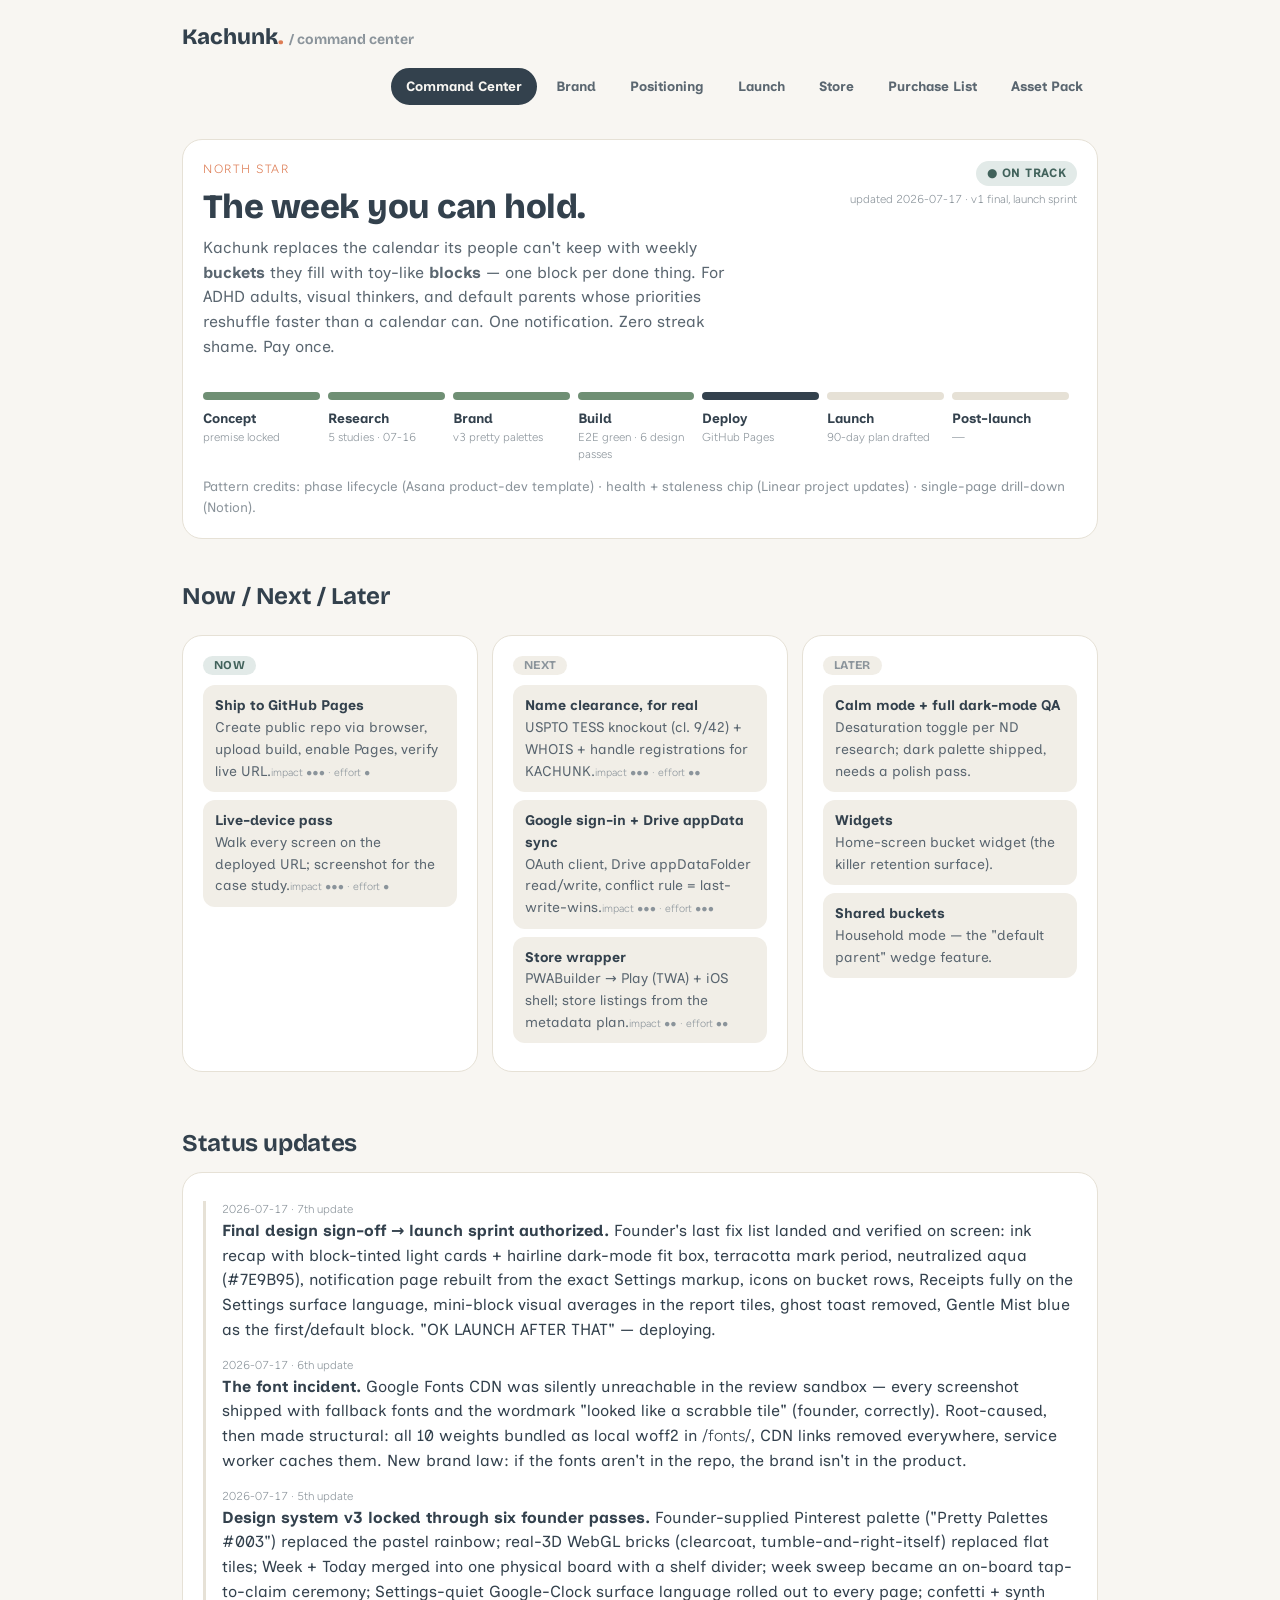
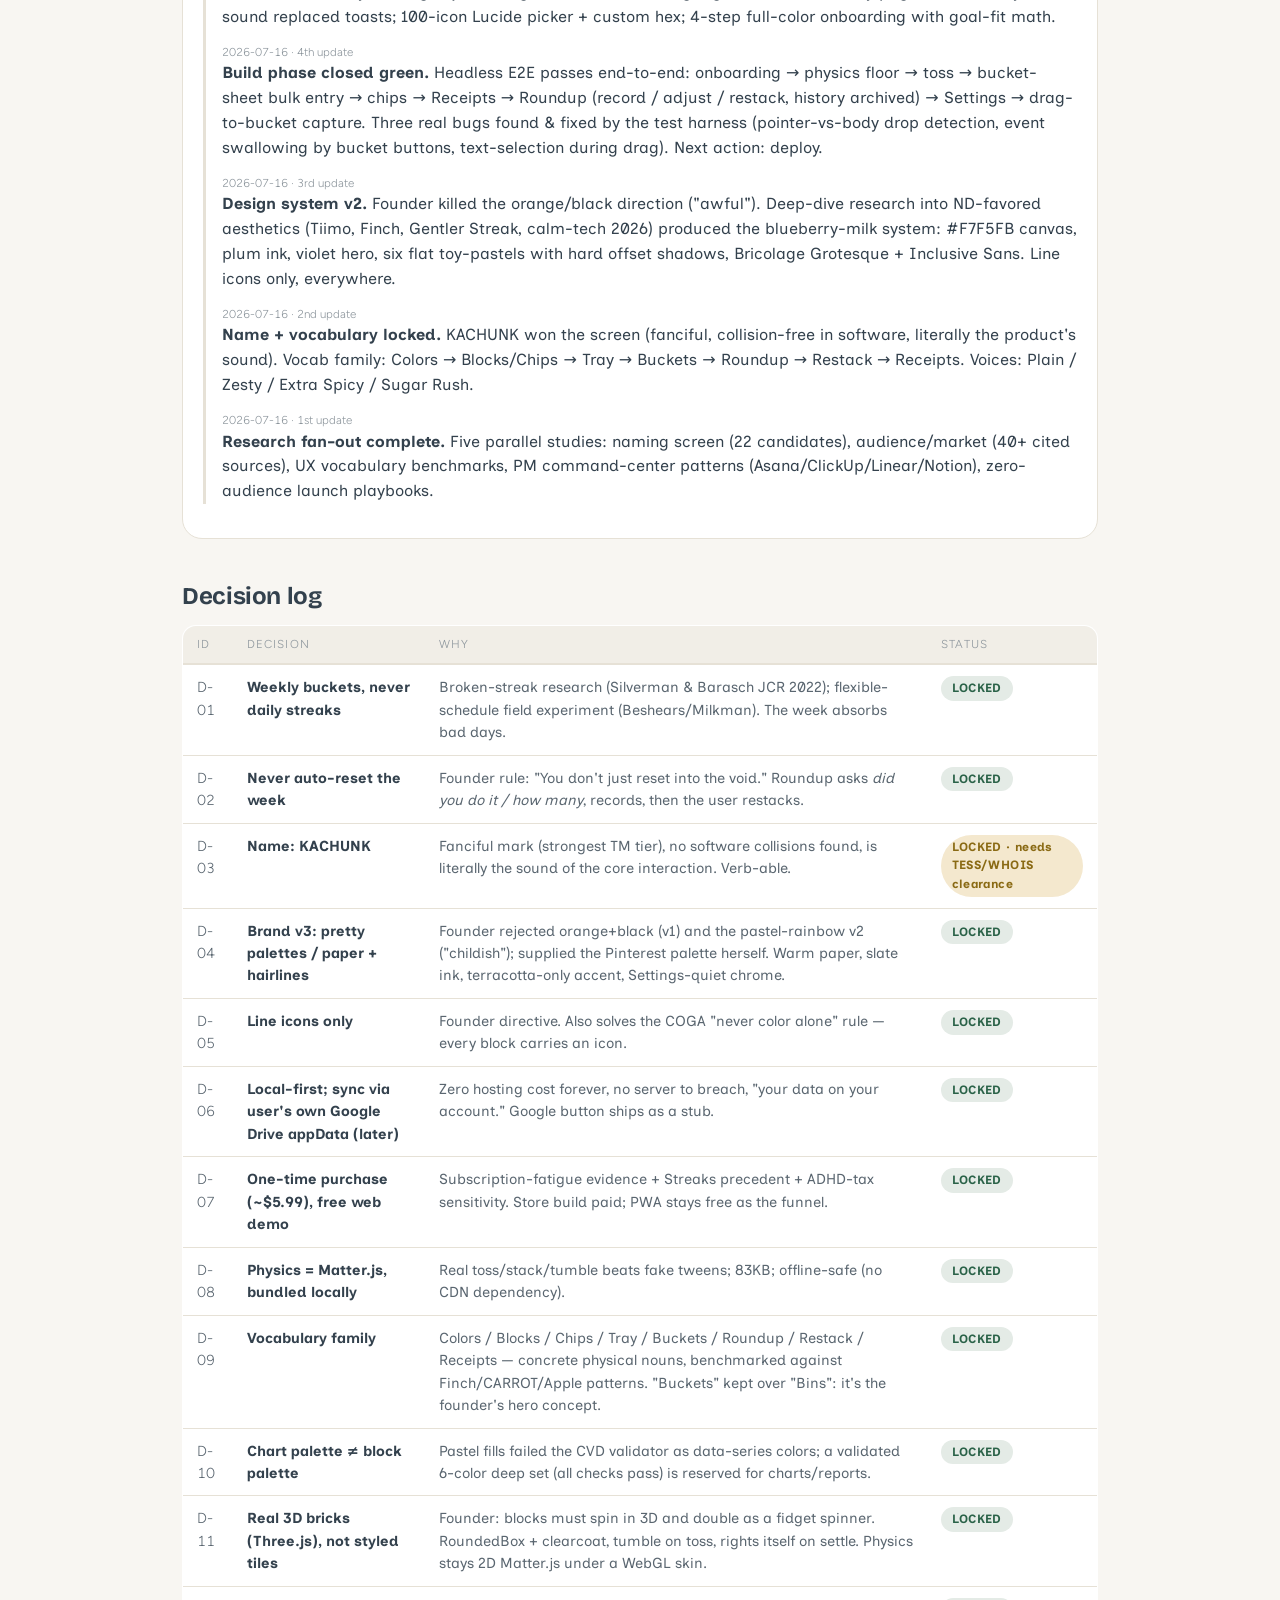
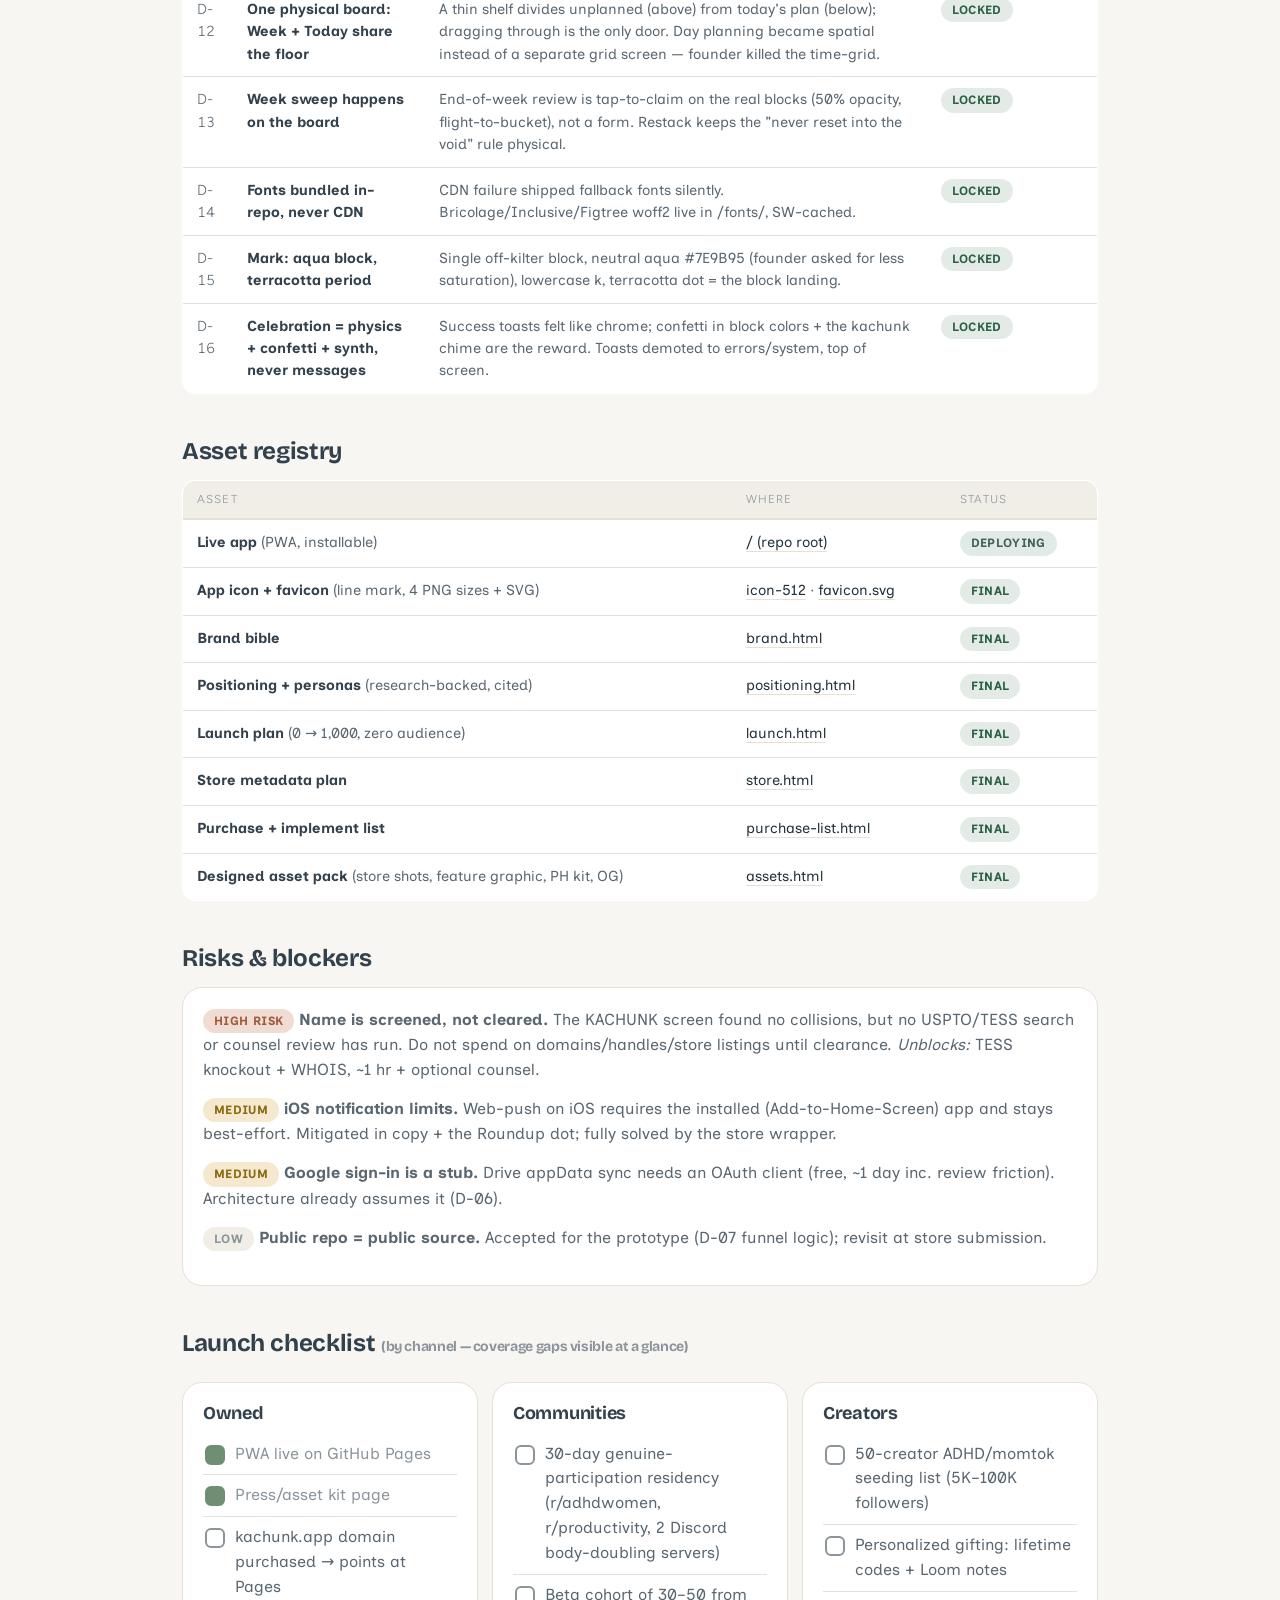
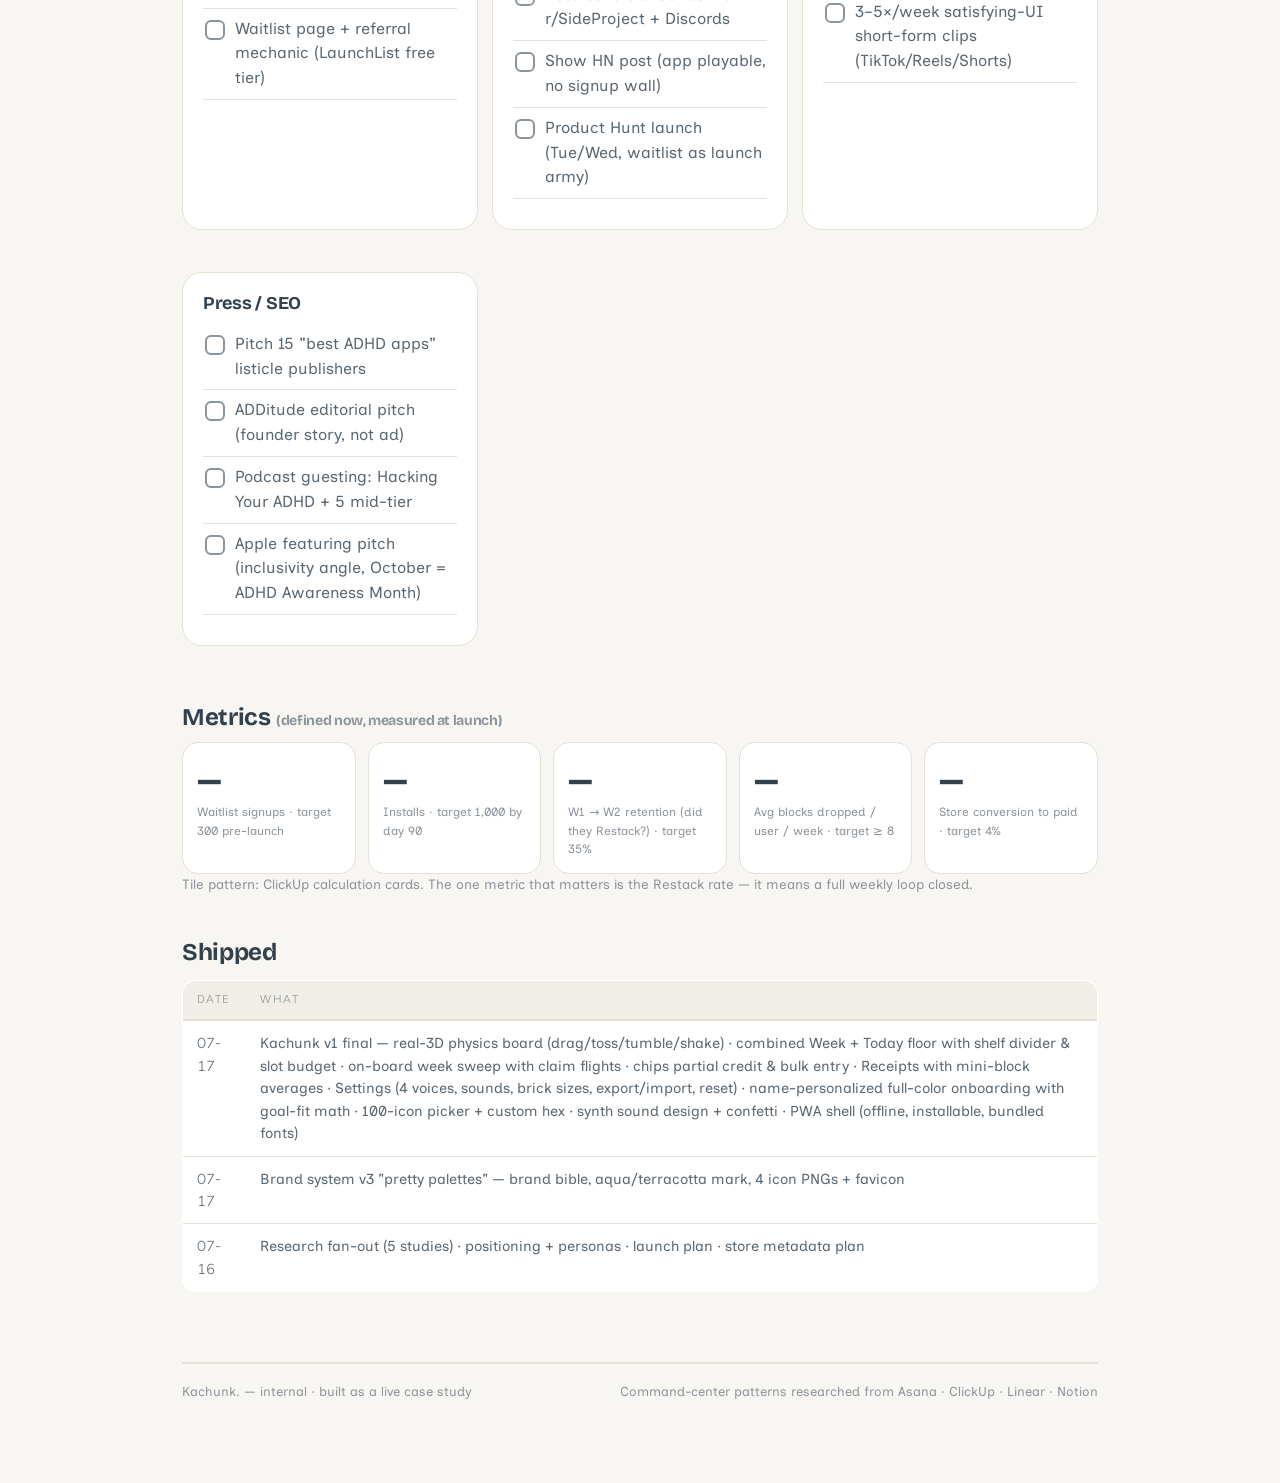
==== docs/index.html @ 9389eaa0 "Add files via upload" ====
<!doctype html>
<html lang="en">
<head>
<meta charset="utf-8"><meta name="viewport" content="width=device-width, initial-scale=1">
<title>Kachunk — Command Center</title>
<link rel="icon" type="image/svg+xml" href="../favicon.svg">
<link rel="stylesheet" href="doc.css">
<style>
.northstar{display:flex; gap:16px; align-items:flex-start; flex-wrap:wrap;}
.health{margin-left:auto; text-align:right;}
.phaserail{display:flex; gap:0; margin:18px 0 6px; overflow-x:auto; padding-bottom:6px;}
.phase{flex:1; min-width:118px; position:relative; padding:0 8px 0 0;}
.phase .bar{height:8px; border-radius:99px; background:var(--hairline); margin-bottom:8px;}
.phase.done .bar{background:var(--good);}
.phase.active .bar{background:var(--hero);}
.phase .nm{font-weight:700; font-size:13.5px;}
.phase .ms{font-size:11.5px; color:var(--muted); font-family:"Figtree",sans-serif;font-variant-numeric:tabular-nums;}
.lanes{display:grid; grid-template-columns:repeat(auto-fit,minmax(240px,1fr)); gap:14px;}
.lane h3{margin-top:0; display:flex; align-items:center; gap:8px;}
.lane .cardlet{background:var(--inset); border-radius:12px; padding:10px 12px; margin-bottom:8px; font-size:14px; color:var(--text);}
.lane .cardlet strong{color:var(--ink); display:block; font-size:14px;}
.lane .cardlet .ie{font-family:"Figtree",sans-serif;font-variant-numeric:tabular-nums; font-size:10.5px; color:var(--muted);}
.kpis{display:grid; grid-template-columns:repeat(auto-fit,minmax(150px,1fr)); gap:12px;}
.kpi{background:var(--surface); border:1px solid var(--hairline); border-radius:16px; padding:14px;}
.kpi .n{font-family:"Bricolage Grotesque",sans-serif; font-weight:800; font-size:30px;}
.kpi .t{font-size:12px; color:var(--muted);}
.stale{font-family:"Figtree",sans-serif;font-variant-numeric:tabular-nums; font-size:11.5px;}
.journal{border-left:3px solid var(--hairline); padding-left:16px; margin:8px 0;}
.journal .entry{margin-bottom:14px;}
.journal .d{font-family:"Figtree",sans-serif;font-variant-numeric:tabular-nums; font-size:11.5px; color:var(--muted);}
</style>
</head>
<body>
<header class="dochead">
  <span class="logo">Kachunk<span class="dot">.</span> <span class="muted" style="font-weight:400;font-size:14px">/ command center</span></span>
  <nav class="docnav">
    <a class="on" href="index.html">Command Center</a><a href="brand.html">Brand</a><a href="positioning.html">Positioning</a><a href="launch.html">Launch</a><a href="store.html">Store</a><a href="purchase-list.html">Purchase List</a><a href="assets.html">Asset Pack</a>
  </nav>
</header>
<div class="wrap">

  <!-- 1 · North star + health -->
  <div class="card">
    <div class="northstar">
      <div style="max-width:560px">
        <div class="kicker" style="margin-top:0">North star</div>
        <h1 style="font-size:clamp(24px,3.6vw,34px)">The week you can hold.</h1>
        <p>Kachunk replaces the calendar its people can't keep with weekly <strong>buckets</strong> they fill with toy-like <strong>blocks</strong> — one block per done thing. For ADHD adults, visual thinkers, and default parents whose priorities reshuffle faster than a calendar can. One notification. Zero streak shame. Pay once.</p>
      </div>
      <div class="health">
        <span class="badge active">● ON TRACK</span><br>
        <span class="stale muted">updated 2026-07-17 · v1 final, launch sprint</span>
      </div>
    </div>

    <!-- 2 · Phase rail -->
    <div class="phaserail">
      <div class="phase done"><div class="bar"></div><div class="nm">Concept</div><div class="ms">premise locked</div></div>
      <div class="phase done"><div class="bar"></div><div class="nm">Research</div><div class="ms">5 studies · 07-16</div></div>
      <div class="phase done"><div class="bar"></div><div class="nm">Brand</div><div class="ms">v3 pretty palettes</div></div>
      <div class="phase done"><div class="bar"></div><div class="nm">Build</div><div class="ms">E2E green · 6 design passes</div></div>
      <div class="phase active"><div class="bar"></div><div class="nm">Deploy</div><div class="ms">GitHub Pages</div></div>
      <div class="phase"><div class="bar"></div><div class="nm">Launch</div><div class="ms">90-day plan drafted</div></div>
      <div class="phase"><div class="bar"></div><div class="nm">Post-launch</div><div class="ms">—</div></div>
    </div>
    <p class="small muted" style="margin:4px 0 0">Pattern credits: phase lifecycle (Asana product-dev template) · health + staleness chip (Linear project updates) · single-page drill-down (Notion).</p>
  </div>

  <!-- 3 · Now / Next / Later -->
  <h2>Now / Next / Later</h2>
  <div class="lanes">
    <div class="card lane">
      <h3><span class="badge active">NOW</span></h3>
      <div class="cardlet"><strong>Ship to GitHub Pages</strong>Create public repo via browser, upload build, enable Pages, verify live URL.<span class="ie">impact ●●● · effort ●</span></div>
      <div class="cardlet"><strong>Live-device pass</strong>Walk every screen on the deployed URL; screenshot for the case study.<span class="ie">impact ●●● · effort ●</span></div>
    </div>
    <div class="card lane">
      <h3><span class="badge queued">NEXT</span></h3>
      <div class="cardlet"><strong>Name clearance, for real</strong>USPTO TESS knockout (cl. 9/42) + WHOIS + handle registrations for KACHUNK.<span class="ie">impact ●●● · effort ●●</span></div>
      <div class="cardlet"><strong>Google sign-in + Drive appData sync</strong>OAuth client, Drive appDataFolder read/write, conflict rule = last-write-wins.<span class="ie">impact ●●● · effort ●●●</span></div>
      <div class="cardlet"><strong>Store wrapper</strong>PWABuilder → Play (TWA) + iOS shell; store listings from the metadata plan.<span class="ie">impact ●● · effort ●●</span></div>
    </div>
    <div class="card lane">
      <h3><span class="badge queued">LATER</span></h3>
      <div class="cardlet"><strong>Calm mode + full dark-mode QA</strong>Desaturation toggle per ND research; dark palette shipped, needs a polish pass.</div>
      <div class="cardlet"><strong>Widgets</strong>Home-screen bucket widget (the killer retention surface).</div>
      <div class="cardlet"><strong>Shared buckets</strong>Household mode — the "default parent" wedge feature.</div>
    </div>
  </div>

  <!-- 4 · Status journal -->
  <h2>Status updates</h2>
  <div class="card">
    <div class="journal">
      <div class="entry"><div class="d">2026-07-17 · 7th update</div><strong>Final design sign-off → launch sprint authorized.</strong> Founder's last fix list landed and verified on screen: ink recap with block-tinted light cards + hairline dark-mode fit box, terracotta mark period, neutralized aqua (#7E9B95), notification page rebuilt from the exact Settings markup, icons on bucket rows, Receipts fully on the Settings surface language, mini-block visual averages in the report tiles, ghost toast removed, Gentle Mist blue as the first/default block. "OK LAUNCH AFTER THAT" — deploying.</div>
      <div class="entry"><div class="d">2026-07-17 · 6th update</div><strong>The font incident.</strong> Google Fonts CDN was silently unreachable in the review sandbox — every screenshot shipped with fallback fonts and the wordmark "looked like a scrabble tile" (founder, correctly). Root-caused, then made structural: all 10 weights bundled as local woff2 in <span class="mono">/fonts/</span>, CDN links removed everywhere, service worker caches them. New brand law: if the fonts aren't in the repo, the brand isn't in the product.</div>
      <div class="entry"><div class="d">2026-07-17 · 5th update</div><strong>Design system v3 locked through six founder passes.</strong> Founder-supplied Pinterest palette ("Pretty Palettes #003") replaced the pastel rainbow; real-3D WebGL bricks (clearcoat, tumble-and-right-itself) replaced flat tiles; Week + Today merged into one physical board with a shelf divider; week sweep became an on-board tap-to-claim ceremony; Settings-quiet Google-Clock surface language rolled out to every page; confetti + synth sound replaced toasts; 100-icon Lucide picker + custom hex; 4-step full-color onboarding with goal-fit math.</div>
      <div class="entry"><div class="d">2026-07-16 · 4th update</div><strong>Build phase closed green.</strong> Headless E2E passes end-to-end: onboarding → physics floor → toss → bucket-sheet bulk entry → chips → Receipts → Roundup (record / adjust / restack, history archived) → Settings → drag-to-bucket capture. Three real bugs found &amp; fixed by the test harness (pointer-vs-body drop detection, event swallowing by bucket buttons, text-selection during drag). Next action: deploy.</div>
      <div class="entry"><div class="d">2026-07-16 · 3rd update</div><strong>Design system v2.</strong> Founder killed the orange/black direction ("awful"). Deep-dive research into ND-favored aesthetics (Tiimo, Finch, Gentler Streak, calm-tech 2026) produced the blueberry-milk system: #F7F5FB canvas, plum ink, violet hero, six flat toy-pastels with hard offset shadows, Bricolage Grotesque + Inclusive Sans. Line icons only, everywhere.</div>
      <div class="entry"><div class="d">2026-07-16 · 2nd update</div><strong>Name + vocabulary locked.</strong> KACHUNK won the screen (fanciful, collision-free in software, literally the product's sound). Vocab family: Colors → Blocks/Chips → Tray → Buckets → Roundup → Restack → Receipts. Voices: Plain / Zesty / Extra Spicy / Sugar Rush.</div>
      <div class="entry"><div class="d">2026-07-16 · 1st update</div><strong>Research fan-out complete.</strong> Five parallel studies: naming screen (22 candidates), audience/market (40+ cited sources), UX vocabulary benchmarks, PM command-center patterns (Asana/ClickUp/Linear/Notion), zero-audience launch playbooks.</div>
    </div>
  </div>

  <!-- 5 · Decision log -->
  <h2>Decision log</h2>
  <table>
    <tr><th>ID</th><th>Decision</th><th>Why</th><th>Status</th></tr>
    <tr><td class="mono">D-01</td><td><strong>Weekly buckets, never daily streaks</strong></td><td>Broken-streak research (Silverman &amp; Barasch JCR 2022); flexible-schedule field experiment (Beshears/Milkman). The week absorbs bad days.</td><td><span class="badge done">LOCKED</span></td></tr>
    <tr><td class="mono">D-02</td><td><strong>Never auto-reset the week</strong></td><td>Founder rule: "You don't just reset into the void." Roundup asks <em>did you do it / how many</em>, records, then the user restacks.</td><td><span class="badge done">LOCKED</span></td></tr>
    <tr><td class="mono">D-03</td><td><strong>Name: KACHUNK</strong></td><td>Fanciful mark (strongest TM tier), no software collisions found, is literally the sound of the core interaction. Verb-able.</td><td><span class="badge risk">LOCKED · needs TESS/WHOIS clearance</span></td></tr>
    <tr><td class="mono">D-04</td><td><strong>Brand v3: pretty palettes / paper + hairlines</strong></td><td>Founder rejected orange+black (v1) and the pastel-rainbow v2 ("childish"); supplied the Pinterest palette herself. Warm paper, slate ink, terracotta-only accent, Settings-quiet chrome.</td><td><span class="badge done">LOCKED</span></td></tr>
    <tr><td class="mono">D-05</td><td><strong>Line icons only</strong></td><td>Founder directive. Also solves the COGA "never color alone" rule — every block carries an icon.</td><td><span class="badge done">LOCKED</span></td></tr>
    <tr><td class="mono">D-06</td><td><strong>Local-first; sync via user's own Google Drive appData (later)</strong></td><td>Zero hosting cost forever, no server to breach, "your data on your account." Google button ships as a stub.</td><td><span class="badge done">LOCKED</span></td></tr>
    <tr><td class="mono">D-07</td><td><strong>One-time purchase (~$5.99), free web demo</strong></td><td>Subscription-fatigue evidence + Streaks precedent + ADHD-tax sensitivity. Store build paid; PWA stays free as the funnel.</td><td><span class="badge done">LOCKED</span></td></tr>
    <tr><td class="mono">D-08</td><td><strong>Physics = Matter.js, bundled locally</strong></td><td>Real toss/stack/tumble beats fake tweens; 83KB; offline-safe (no CDN dependency).</td><td><span class="badge done">LOCKED</span></td></tr>
    <tr><td class="mono">D-09</td><td><strong>Vocabulary family</strong></td><td>Colors / Blocks / Chips / Tray / Buckets / Roundup / Restack / Receipts — concrete physical nouns, benchmarked against Finch/CARROT/Apple patterns. "Buckets" kept over "Bins": it's the founder's hero concept.</td><td><span class="badge done">LOCKED</span></td></tr>
    <tr><td class="mono">D-10</td><td><strong>Chart palette ≠ block palette</strong></td><td>Pastel fills failed the CVD validator as data-series colors; a validated 6-color deep set (all checks pass) is reserved for charts/reports.</td><td><span class="badge done">LOCKED</span></td></tr>
    <tr><td class="mono">D-11</td><td><strong>Real 3D bricks (Three.js), not styled tiles</strong></td><td>Founder: blocks must spin in 3D and double as a fidget spinner. RoundedBox + clearcoat, tumble on toss, rights itself on settle. Physics stays 2D Matter.js under a WebGL skin.</td><td><span class="badge done">LOCKED</span></td></tr>
    <tr><td class="mono">D-12</td><td><strong>One physical board: Week + Today share the floor</strong></td><td>A thin shelf divides unplanned (above) from today's plan (below); dragging through is the only door. Day planning became spatial instead of a separate grid screen — founder killed the time-grid.</td><td><span class="badge done">LOCKED</span></td></tr>
    <tr><td class="mono">D-13</td><td><strong>Week sweep happens on the board</strong></td><td>End-of-week review is tap-to-claim on the real blocks (50% opacity, flight-to-bucket), not a form. Restack keeps the "never reset into the void" rule physical.</td><td><span class="badge done">LOCKED</span></td></tr>
    <tr><td class="mono">D-14</td><td><strong>Fonts bundled in-repo, never CDN</strong></td><td>CDN failure shipped fallback fonts silently. Bricolage/Inclusive/Figtree woff2 live in /fonts/, SW-cached.</td><td><span class="badge done">LOCKED</span></td></tr>
    <tr><td class="mono">D-15</td><td><strong>Mark: aqua block, terracotta period</strong></td><td>Single off-kilter block, neutral aqua #7E9B95 (founder asked for less saturation), lowercase k, terracotta dot = the block landing.</td><td><span class="badge done">LOCKED</span></td></tr>
    <tr><td class="mono">D-16</td><td><strong>Celebration = physics + confetti + synth, never messages</strong></td><td>Success toasts felt like chrome; confetti in block colors + the kachunk chime are the reward. Toasts demoted to errors/system, top of screen.</td><td><span class="badge done">LOCKED</span></td></tr>
  </table>

  <!-- 6 · Asset registry -->
  <h2>Asset registry</h2>
  <table>
    <tr><th>Asset</th><th>Where</th><th>Status</th></tr>
    <tr><td><strong>Live app</strong> (PWA, installable)</td><td><a href="../index.html">/ (repo root)</a></td><td><span class="badge active">DEPLOYING</span></td></tr>
    <tr><td><strong>App icon + favicon</strong> (line mark, 4 PNG sizes + SVG)</td><td><a href="../icon-512.png">icon-512</a> · <a href="../favicon.svg">favicon.svg</a></td><td><span class="badge done">FINAL</span></td></tr>
    <tr><td><strong>Brand bible</strong></td><td><a href="brand.html">brand.html</a></td><td><span class="badge done">FINAL</span></td></tr>
    <tr><td><strong>Positioning + personas</strong> (research-backed, cited)</td><td><a href="positioning.html">positioning.html</a></td><td><span class="badge done">FINAL</span></td></tr>
    <tr><td><strong>Launch plan</strong> (0 → 1,000, zero audience)</td><td><a href="launch.html">launch.html</a></td><td><span class="badge done">FINAL</span></td></tr>
    <tr><td><strong>Store metadata plan</strong></td><td><a href="store.html">store.html</a></td><td><span class="badge done">FINAL</span></td></tr>
    <tr><td><strong>Purchase + implement list</strong></td><td><a href="purchase-list.html">purchase-list.html</a></td><td><span class="badge done">FINAL</span></td></tr>
    <tr><td><strong>Designed asset pack</strong> (store shots, feature graphic, PH kit, OG)</td><td><a href="assets.html">assets.html</a></td><td><span class="badge done">FINAL</span></td></tr>
  </table>

  <!-- 7 · Risks -->
  <h2>Risks &amp; blockers</h2>
  <div class="card">
    <p><span class="badge hi">HIGH RISK</span> <strong>Name is screened, not cleared.</strong> The KACHUNK screen found no collisions, but no USPTO/TESS search or counsel review has run. Do not spend on domains/handles/store listings until clearance. <em>Unblocks:</em> TESS knockout + WHOIS, ~1 hr + optional counsel.</p>
    <p><span class="badge risk">MEDIUM</span> <strong>iOS notification limits.</strong> Web-push on iOS requires the installed (Add-to-Home-Screen) app and stays best-effort. Mitigated in copy + the Roundup dot; fully solved by the store wrapper.</p>
    <p><span class="badge risk">MEDIUM</span> <strong>Google sign-in is a stub.</strong> Drive appData sync needs an OAuth client (free, ~1 day inc. review friction). Architecture already assumes it (D-06).</p>
    <p><span class="badge queued">LOW</span> <strong>Public repo = public source.</strong> Accepted for the prototype (D-07 funnel logic); revisit at store submission.</p>
  </div>

  <!-- 8 · Launch checklist by channel -->
  <h2>Launch checklist <span class="muted" style="font-size:14px">(by channel — coverage gaps visible at a glance)</span></h2>
  <div class="grid2">
    <div class="card"><h3 style="margin-top:0">Owned</h3><ul class="checklist">
      <li class="done">PWA live on GitHub Pages</li>
      <li class="done">Press/asset kit page</li>
      <li>kachunk.app domain purchased → points at Pages</li>
      <li>Waitlist page + referral mechanic (LaunchList free tier)</li>
    </ul></div>
    <div class="card"><h3 style="margin-top:0">Communities</h3><ul class="checklist">
      <li>30-day genuine-participation residency (r/adhdwomen, r/productivity, 2 Discord body-doubling servers)</li>
      <li>Beta cohort of 30–50 from r/SideProject + Discords</li>
      <li>Show HN post (app playable, no signup wall)</li>
      <li>Product Hunt launch (Tue/Wed, waitlist as launch army)</li>
    </ul></div>
    <div class="card"><h3 style="margin-top:0">Creators</h3><ul class="checklist">
      <li>50-creator ADHD/momtok seeding list (5K–100K followers)</li>
      <li>Personalized gifting: lifetime codes + Loom notes</li>
      <li>3–5×/week satisfying-UI short-form clips (TikTok/Reels/Shorts)</li>
    </ul></div>
    <div class="card"><h3 style="margin-top:0">Press / SEO</h3><ul class="checklist">
      <li>Pitch 15 "best ADHD apps" listicle publishers</li>
      <li>ADDitude editorial pitch (founder story, not ad)</li>
      <li>Podcast guesting: Hacking Your ADHD + 5 mid-tier</li>
      <li>Apple featuring pitch (inclusivity angle, October = ADHD Awareness Month)</li>
    </ul></div>
  </div>

  <!-- 9 · KPI tiles -->
  <h2>Metrics <span class="muted" style="font-size:14px">(defined now, measured at launch)</span></h2>
  <div class="kpis">
    <div class="kpi"><div class="n">—</div><div class="t">Waitlist signups · target 300 pre-launch</div></div>
    <div class="kpi"><div class="n">—</div><div class="t">Installs · target 1,000 by day 90</div></div>
    <div class="kpi"><div class="n">—</div><div class="t">W1 → W2 retention (did they Restack?) · target 35%</div></div>
    <div class="kpi"><div class="n">—</div><div class="t">Avg blocks dropped / user / week · target ≥ 8</div></div>
    <div class="kpi"><div class="n">—</div><div class="t">Store conversion to paid · target 4%</div></div>
  </div>
  <p class="small muted">Tile pattern: ClickUp calculation cards. The one metric that matters is the Restack rate — it means a full weekly loop closed.</p>

  <!-- 10 · Shipped -->
  <h2>Shipped</h2>
  <table>
    <tr><th>Date</th><th>What</th></tr>
    <tr><td class="mono">07-17</td><td>Kachunk v1 final — real-3D physics board (drag/toss/tumble/shake) · combined Week + Today floor with shelf divider &amp; slot budget · on-board week sweep with claim flights · chips partial credit &amp; bulk entry · Receipts with mini-block averages · Settings (4 voices, sounds, brick sizes, export/import, reset) · name-personalized full-color onboarding with goal-fit math · 100-icon picker + custom hex · synth sound design + confetti · PWA shell (offline, installable, bundled fonts)</td></tr>
    <tr><td class="mono">07-17</td><td>Brand system v3 "pretty palettes" — brand bible, aqua/terracotta mark, 4 icon PNGs + favicon</td></tr>
    <tr><td class="mono">07-16</td><td>Research fan-out (5 studies) · positioning + personas · launch plan · store metadata plan</td></tr>
  </table>

  <div class="footer">
    <span>Kachunk. — internal · built as a live case study</span>
    <span style="margin-left:auto">Command-center patterns researched from Asana · ClickUp · Linear · Notion</span>
  </div>
</div>
</body>
</html>
---- docs/doc.css ----
/* Kachunk internal docs chrome — matches app brand v3 (pretty palettes: paper, hairlines, flat) */
@font-face{font-family:"Bricolage Grotesque";font-weight:700;src:url("../fonts/bricolage-grotesque-latin-700-normal.woff2") format("woff2");font-display:swap;}
@font-face{font-family:"Bricolage Grotesque";font-weight:800;src:url("../fonts/bricolage-grotesque-latin-800-normal.woff2") format("woff2");font-display:swap;}
@font-face{font-family:"Inclusive Sans";font-weight:400;src:url("../fonts/inclusive-sans-latin-400-normal.woff2") format("woff2");font-display:swap;}
@font-face{font-family:"Inclusive Sans";font-weight:700;src:url("../fonts/inclusive-sans-latin-700-normal.woff2") format("woff2");font-display:swap;}
@font-face{font-family:"Figtree";font-weight:300;src:url("../fonts/figtree-latin-300-normal.woff2") format("woff2");font-display:swap;}
@font-face{font-family:"Figtree";font-weight:600;src:url("../fonts/figtree-latin-600-normal.woff2") format("woff2");font-display:swap;}
:root{
  --bg:#F8F6F2; --surface:#FFFFFF; --inset:#F1EEE7; --hairline:#E6E1D6;
  --ink:#33414D; --text:#5A6670; --muted:#8B949B;
  --hero:#33414D; --hero-d:#22303A; --good:#6F8F74; --good-soft:#E4EBE6;
  --warn-soft:#F4E8CE; --warn-ink:#8A6A14; --danger-soft:#F0DCD2; --danger-ink:#A05B3D;
  --mark:#DD7C54; --aqua:#7E9B95; --honey:#DFC289;
  --mist:#C9D7DA; --mist-d:#8FA6AA; --peachw:#F4C7BA; --peachw-d:#C08D7E;
  --glow:#FDDAA1; --glow-d:#C89F58; --haze:#FDF9EF; --haze-d:#C4B694;
  --sand:#EDE5B9; --sand-d:#B4A870; --shoney:#DFC289; --shoney-d:#A78A4E;
  --c1:#2E7FBE; --c2:#C05A1E; --c3:#5F53C4; --c4:#1E6E45; --c5:#C74E86; --c6:#B08415;
}
*{box-sizing:border-box}
body{
  margin:0; background:var(--bg); color:var(--ink);
  font-family:"Inclusive Sans",system-ui,sans-serif; font-size:16px; line-height:1.55;
}
h1,h2,h3,h4{font-family:"Bricolage Grotesque",sans-serif; letter-spacing:-0.015em; line-height:1.15; margin:0 0 10px;}
h1{font-size:clamp(30px,5vw,44px); font-weight:800;}
h2{font-size:24px; font-weight:700; margin-top:44px;}
h3{font-size:18px; font-weight:700; margin-top:26px;}
p{margin:0 0 14px; color:var(--text);}
a{color:var(--hero-d); text-decoration:none; border-bottom:1.5px solid var(--hairline);}
a:hover{border-color:var(--hero);}
.mono{font-family:"Figtree",sans-serif;font-variant-numeric:tabular-nums;}
.muted{color:var(--muted);}
.small{font-size:13.5px;}

.wrap{max-width:960px; margin:0 auto; padding:0 22px 80px;}
.dochead{
  display:flex; align-items:center; gap:14px; flex-wrap:wrap;
  padding:20px 22px; max-width:960px; margin:0 auto;
}
.dochead .logo{font-family:"Bricolage Grotesque",sans-serif; font-weight:800; font-size:22px; color:var(--ink);}
.logo .dot{color:var(--mark);}
.docnav{display:flex; gap:4px; flex-wrap:wrap; margin-left:auto;}
.docnav a{
  border:2px solid transparent; border-radius:999px; padding:6px 13px; font-size:13.5px; font-weight:600; color:var(--text);
}
.docnav a:hover{background:var(--inset);}
.docnav a.on{background:var(--ink); color:var(--bg); border-color:var(--ink);}

.kicker{font-family:"Figtree",sans-serif;font-variant-numeric:tabular-nums; font-size:12px; letter-spacing:.14em; text-transform:uppercase; color:var(--mark); margin:26px 0 8px;}
.lede{font-size:19px; color:var(--text); max-width:640px;}

.card{
  background:var(--surface); border:1px solid var(--hairline); border-radius:20px;
  box-shadow:none; padding:20px; margin:14px 0;
}
.grid2{display:grid; grid-template-columns:repeat(auto-fit,minmax(280px,1fr)); gap:14px;}
.grid3{display:grid; grid-template-columns:repeat(auto-fit,minmax(200px,1fr)); gap:14px;}

.badge{
  display:inline-flex; align-items:center; gap:6px; border-radius:999px; padding:3px 11px;
  font-size:12px; font-weight:700; letter-spacing:.03em;
}
.badge.done{background:var(--good-soft); color:#2A6248;}
.badge.active{background:#E2EAE8; color:#41625B;}
.badge.queued{background:var(--inset); color:var(--muted);}
.badge.risk{background:var(--warn-soft); color:var(--warn-ink);}
.badge.hi{background:var(--danger-soft); color:var(--danger-ink);}

table{width:100%; border-collapse:collapse; margin:14px 0; font-size:14.5px; background:var(--surface); border-radius:14px; overflow:hidden; border:1px solid var(--hairline);}
th{
  text-align:left; font-family:"Figtree",sans-serif;font-variant-numeric:tabular-nums; font-size:11.5px; text-transform:uppercase; letter-spacing:.1em;
  color:var(--muted); padding:10px 14px; border-bottom:2px solid var(--hairline); background:var(--inset); font-weight:400;
}
td{padding:11px 14px; border-bottom:1.5px solid var(--hairline); vertical-align:top; color:var(--text);}
tr:last-child td{border-bottom:none;}
td strong{color:var(--ink);}

.swatchrow{display:flex; gap:10px; flex-wrap:wrap; margin:10px 0;}
.sw{
  width:104px; border-radius:16px; overflow:hidden; border:1px solid var(--hairline); background:var(--surface);
  font-size:11.5px; text-align:center;
}
.sw .c{height:56px;}
.sw .l{padding:6px 4px; font-family:"Figtree",sans-serif;font-variant-numeric:tabular-nums;}

.callout{border-left:4px solid var(--mark); background:var(--surface); border-radius:0 14px 14px 0; padding:14px 18px; margin:16px 0; border-top:2px solid var(--hairline); border-right:2px solid var(--hairline); border-bottom:2px solid var(--hairline);}
.callout.warn{border-left-color:var(--warn-ink);}
.callout.hi{border-left-color:var(--danger-ink);}

.checklist{list-style:none; padding:0; margin:10px 0;}
.checklist li{padding:8px 0 8px 32px; position:relative; border-bottom:1.5px solid var(--hairline); color:var(--text);}
.checklist li:before{
  content:""; position:absolute; left:2px; top:11px; width:16px; height:16px;
  border:2px solid var(--muted); border-radius:6px;
}
.checklist li.done:before{background:var(--good); border-color:var(--good);}
.checklist li.done{color:var(--muted);}

.footer{margin-top:70px; padding-top:18px; border-top:2px solid var(--hairline); font-size:13px; color:var(--muted); display:flex; gap:16px; flex-wrap:wrap;}
img.shot{max-width:100%; border-radius:18px; border:1px solid var(--hairline); box-shadow:none;}
.btnrow{display:flex; gap:10px; flex-wrap:wrap; margin:14px 0;}
.btn{
  display:inline-block; background:var(--hero); color:#fff; border:1px solid var(--hero-d);
  box-shadow:none; border-radius:999px; padding:10px 22px; font-weight:700; font-size:15px;
}
.btn.ghost{background:var(--surface); color:var(--ink); border-color:var(--hairline); box-shadow:none;}
@media print{.docnav{display:none}}
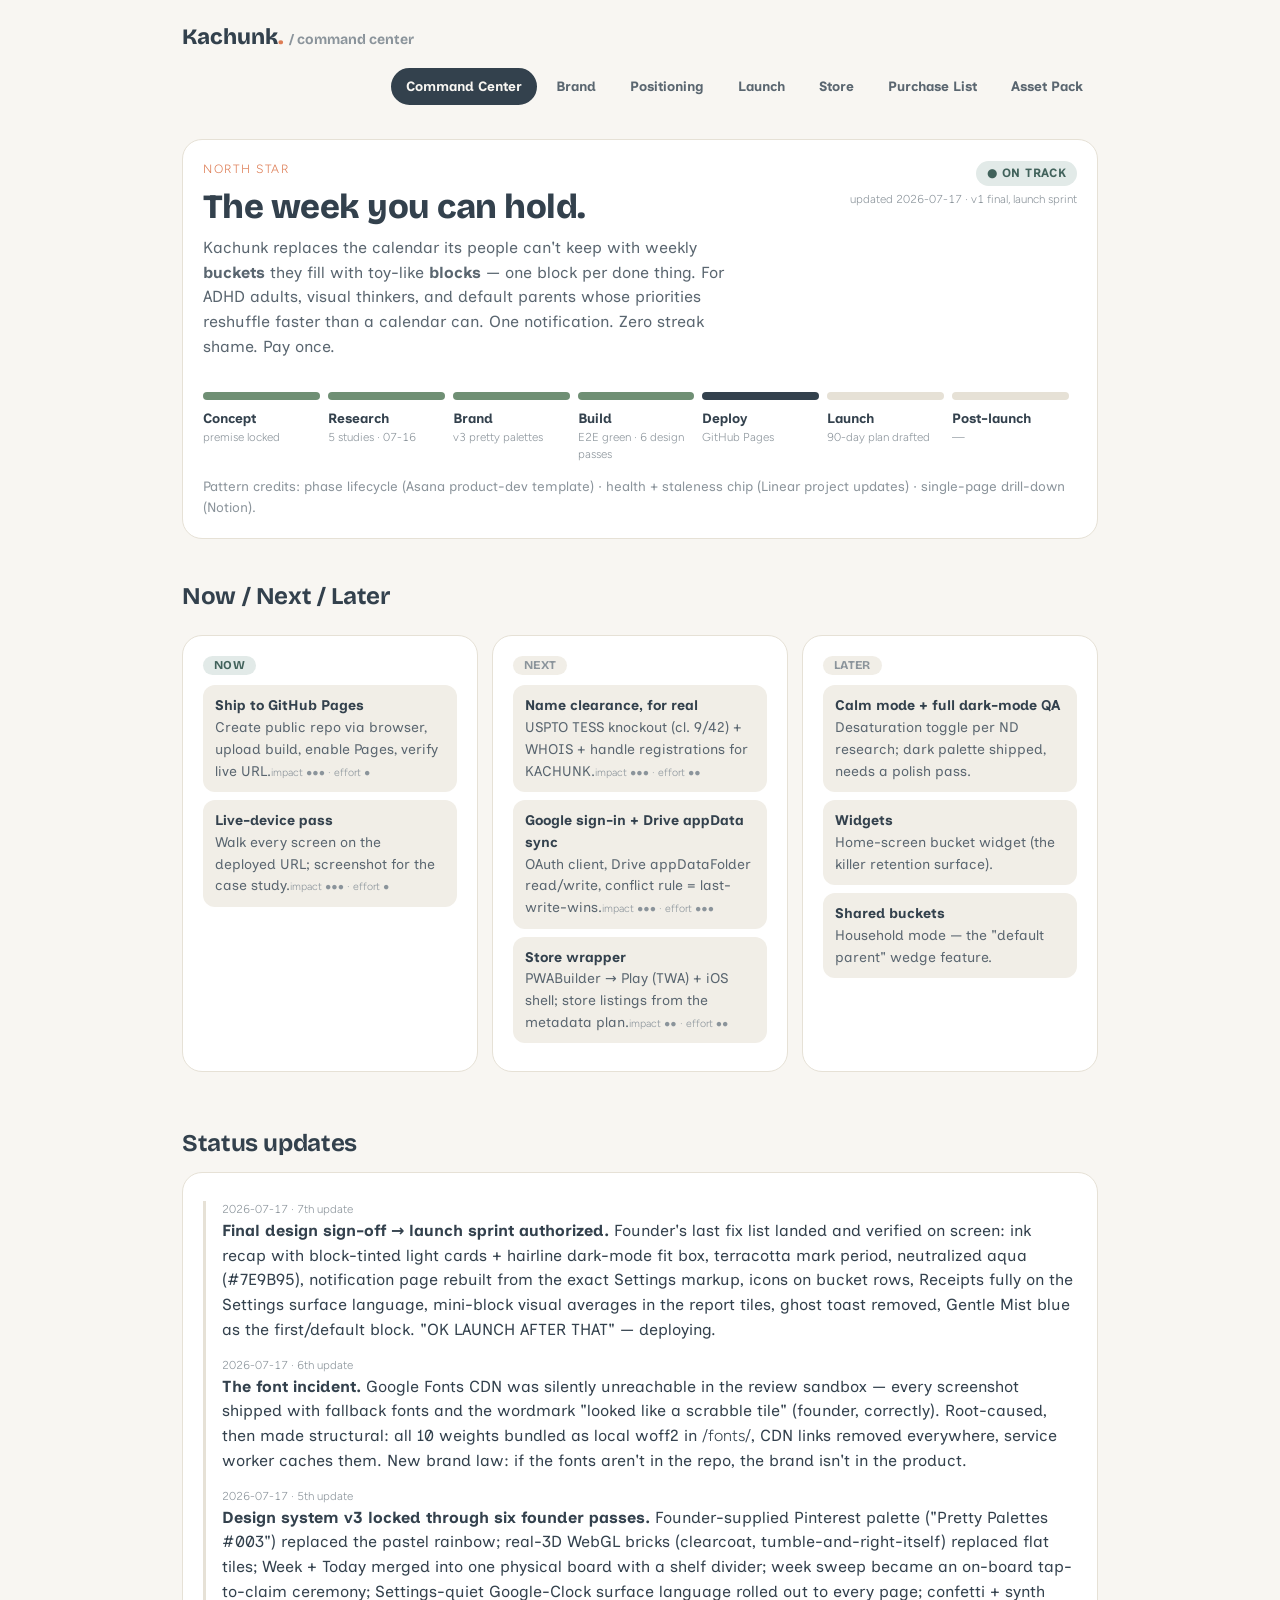
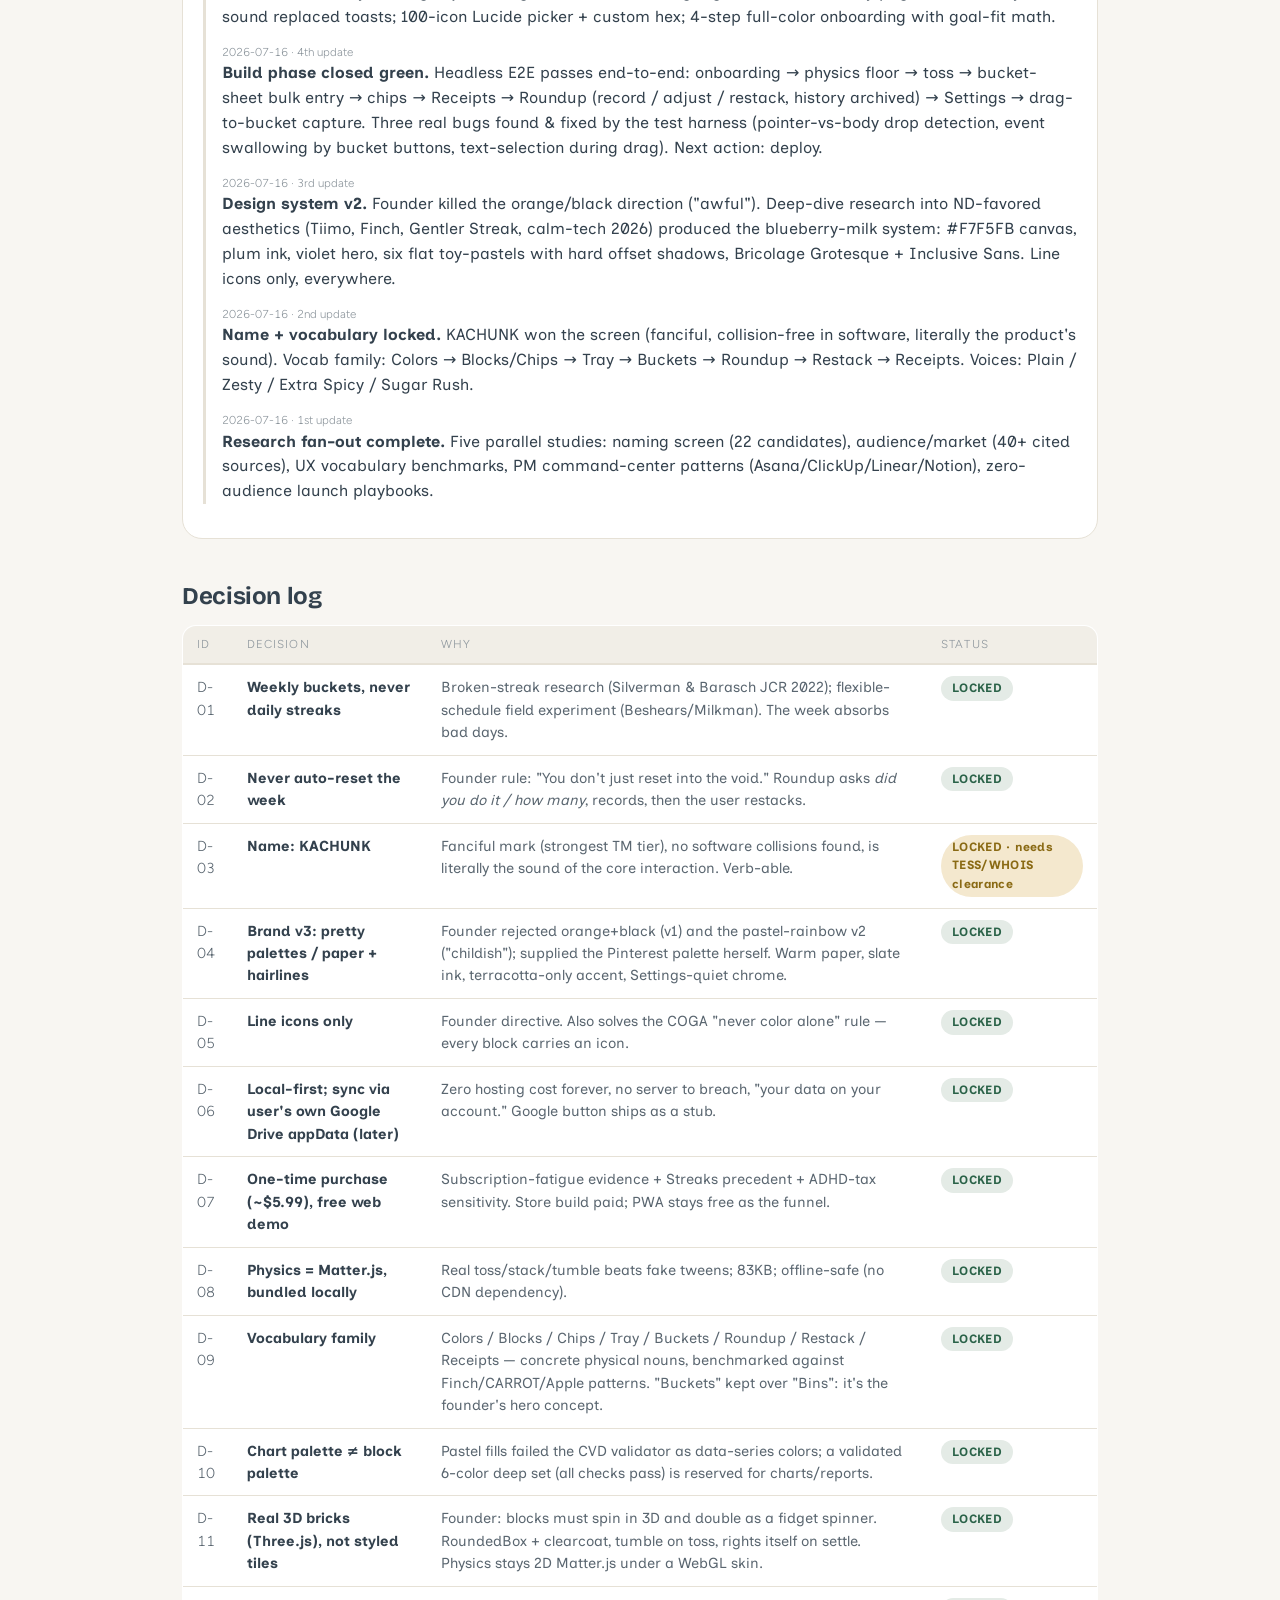
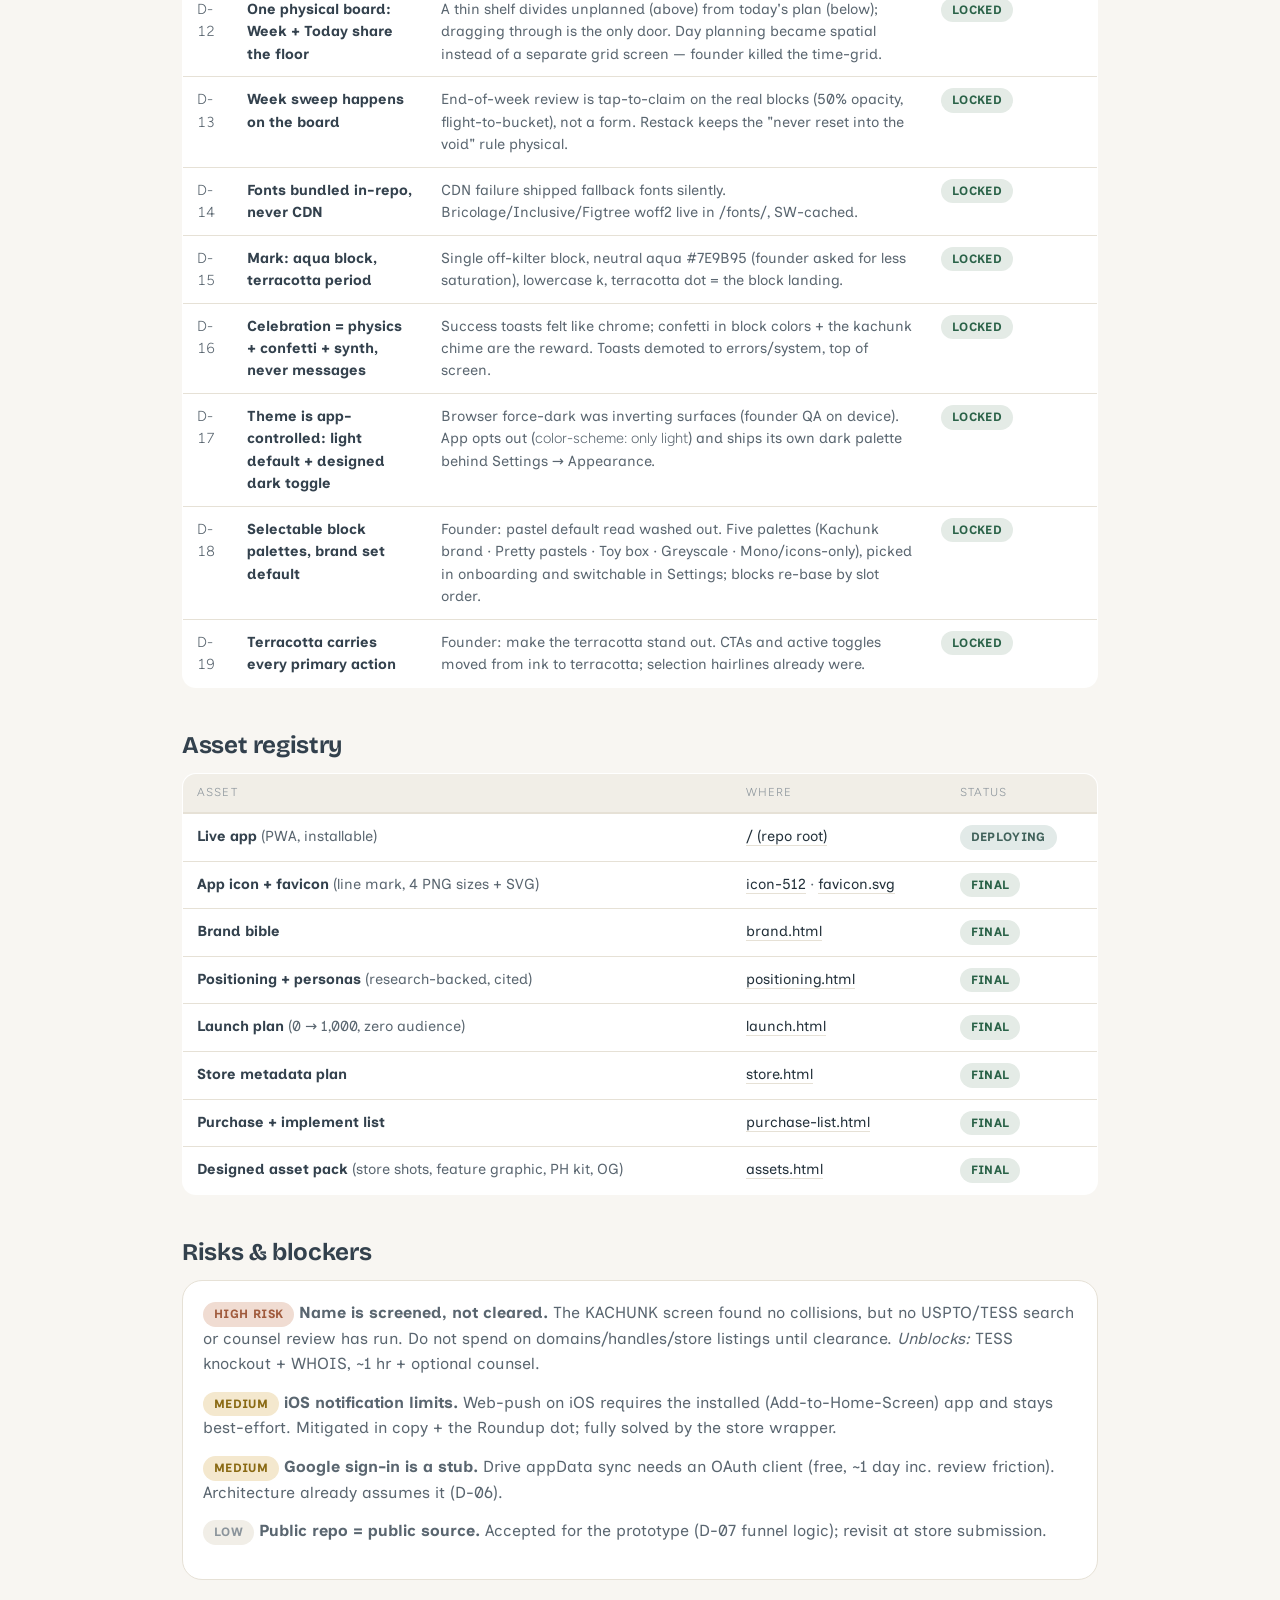
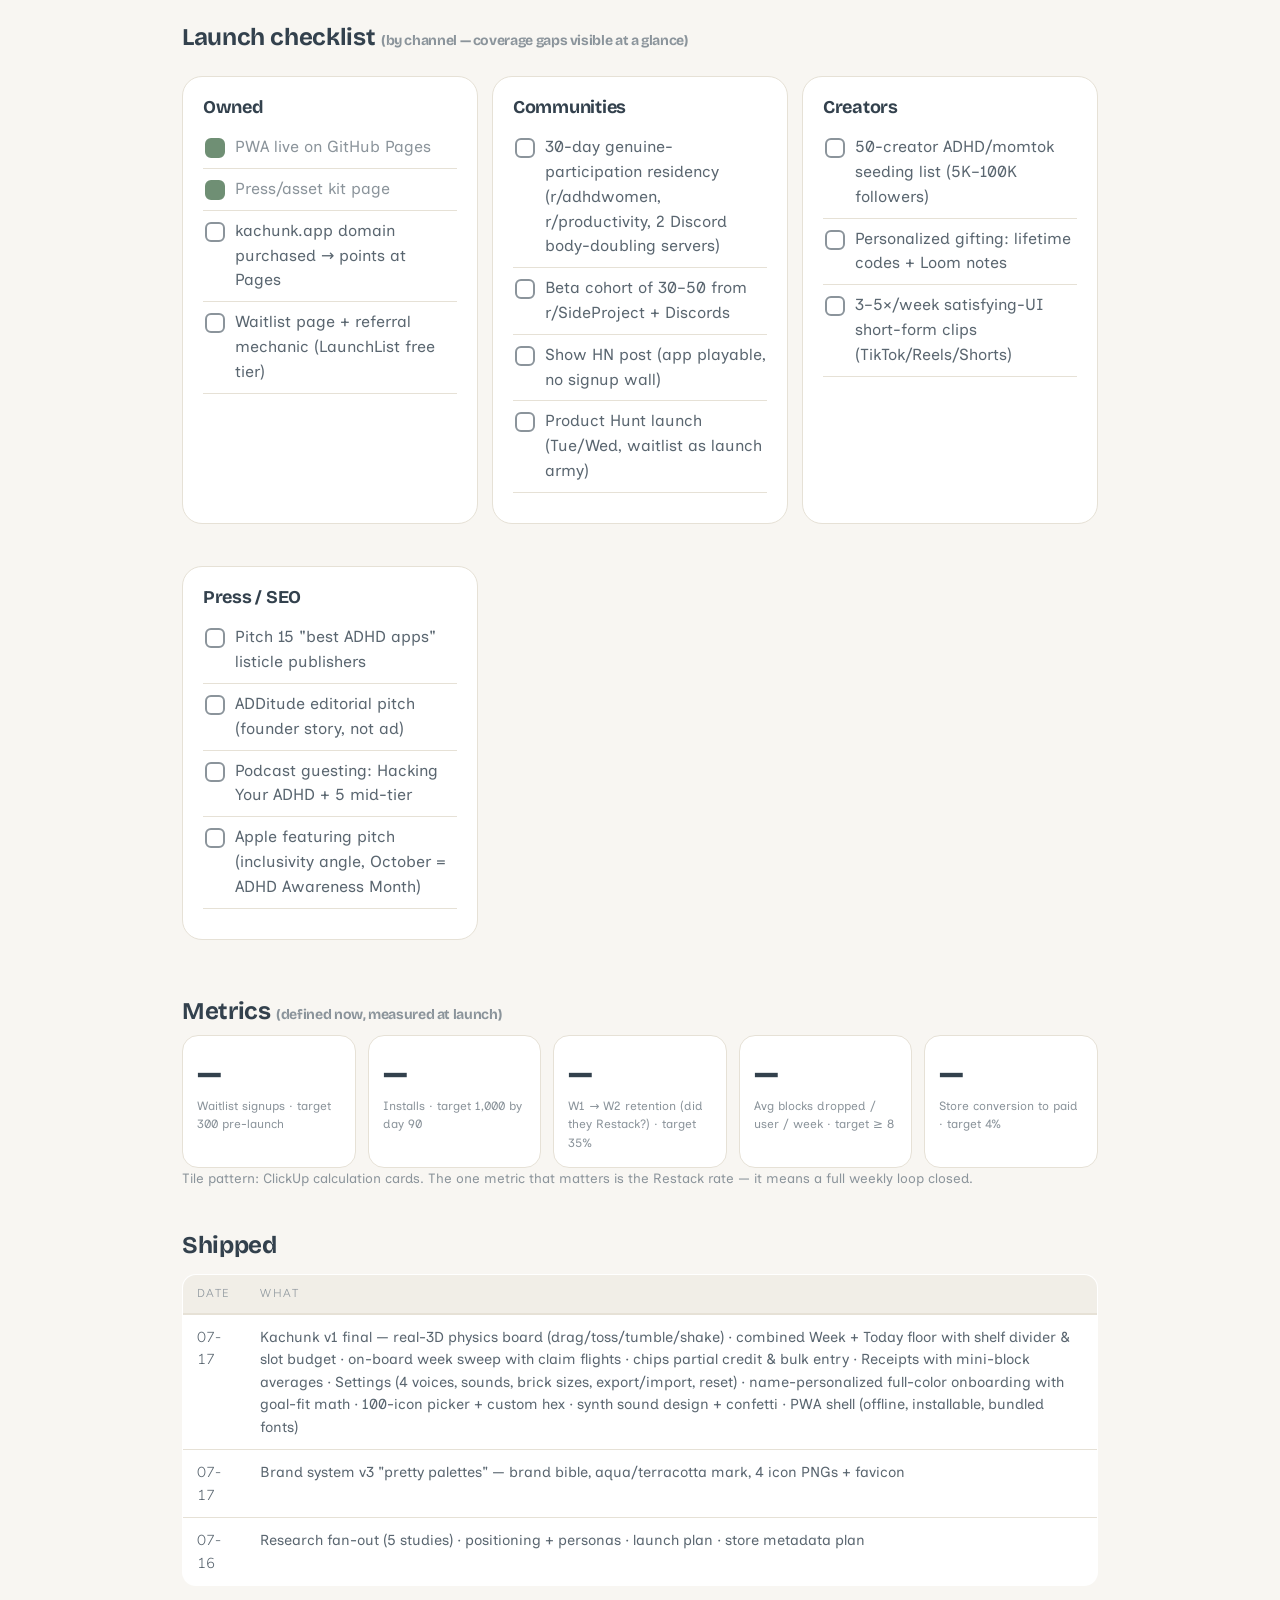
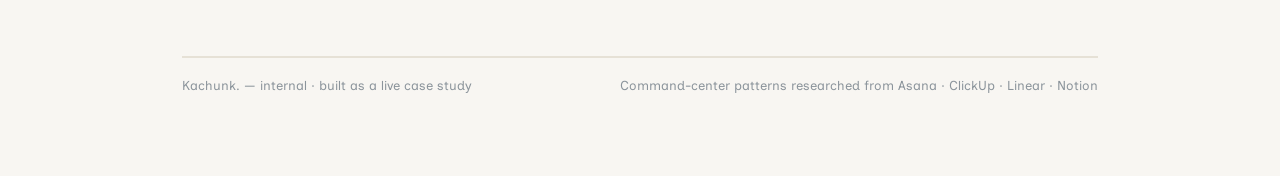
==== commit 124bd0ce: "Add files via upload" ====
--- a/docs/index.html
+++ b/docs/index.html
@@ -122,6 +122,9 @@
     <tr><td class="mono">D-14</td><td><strong>Fonts bundled in-repo, never CDN</strong></td><td>CDN failure shipped fallback fonts silently. Bricolage/Inclusive/Figtree woff2 live in /fonts/, SW-cached.</td><td><span class="badge done">LOCKED</span></td></tr>
     <tr><td class="mono">D-15</td><td><strong>Mark: aqua block, terracotta period</strong></td><td>Single off-kilter block, neutral aqua #7E9B95 (founder asked for less saturation), lowercase k, terracotta dot = the block landing.</td><td><span class="badge done">LOCKED</span></td></tr>
     <tr><td class="mono">D-16</td><td><strong>Celebration = physics + confetti + synth, never messages</strong></td><td>Success toasts felt like chrome; confetti in block colors + the kachunk chime are the reward. Toasts demoted to errors/system, top of screen.</td><td><span class="badge done">LOCKED</span></td></tr>
+    <tr><td class="mono">D-17</td><td><strong>Theme is app-controlled: light default + designed dark toggle</strong></td><td>Browser force-dark was inverting surfaces (founder QA on device). App opts out (<span class="mono">color-scheme: only light</span>) and ships its own dark palette behind Settings → Appearance.</td><td><span class="badge done">LOCKED</span></td></tr>
+    <tr><td class="mono">D-18</td><td><strong>Selectable block palettes, brand set default</strong></td><td>Founder: pastel default read washed out. Five palettes (Kachunk brand · Pretty pastels · Toy box · Greyscale · Mono/icons-only), picked in onboarding and switchable in Settings; blocks re-base by slot order.</td><td><span class="badge done">LOCKED</span></td></tr>
+    <tr><td class="mono">D-19</td><td><strong>Terracotta carries every primary action</strong></td><td>Founder: make the terracotta stand out. CTAs and active toggles moved from ink to terracotta; selection hairlines already were.</td><td><span class="badge done">LOCKED</span></td></tr>
   </table>
 
   <!-- 6 · Asset registry -->
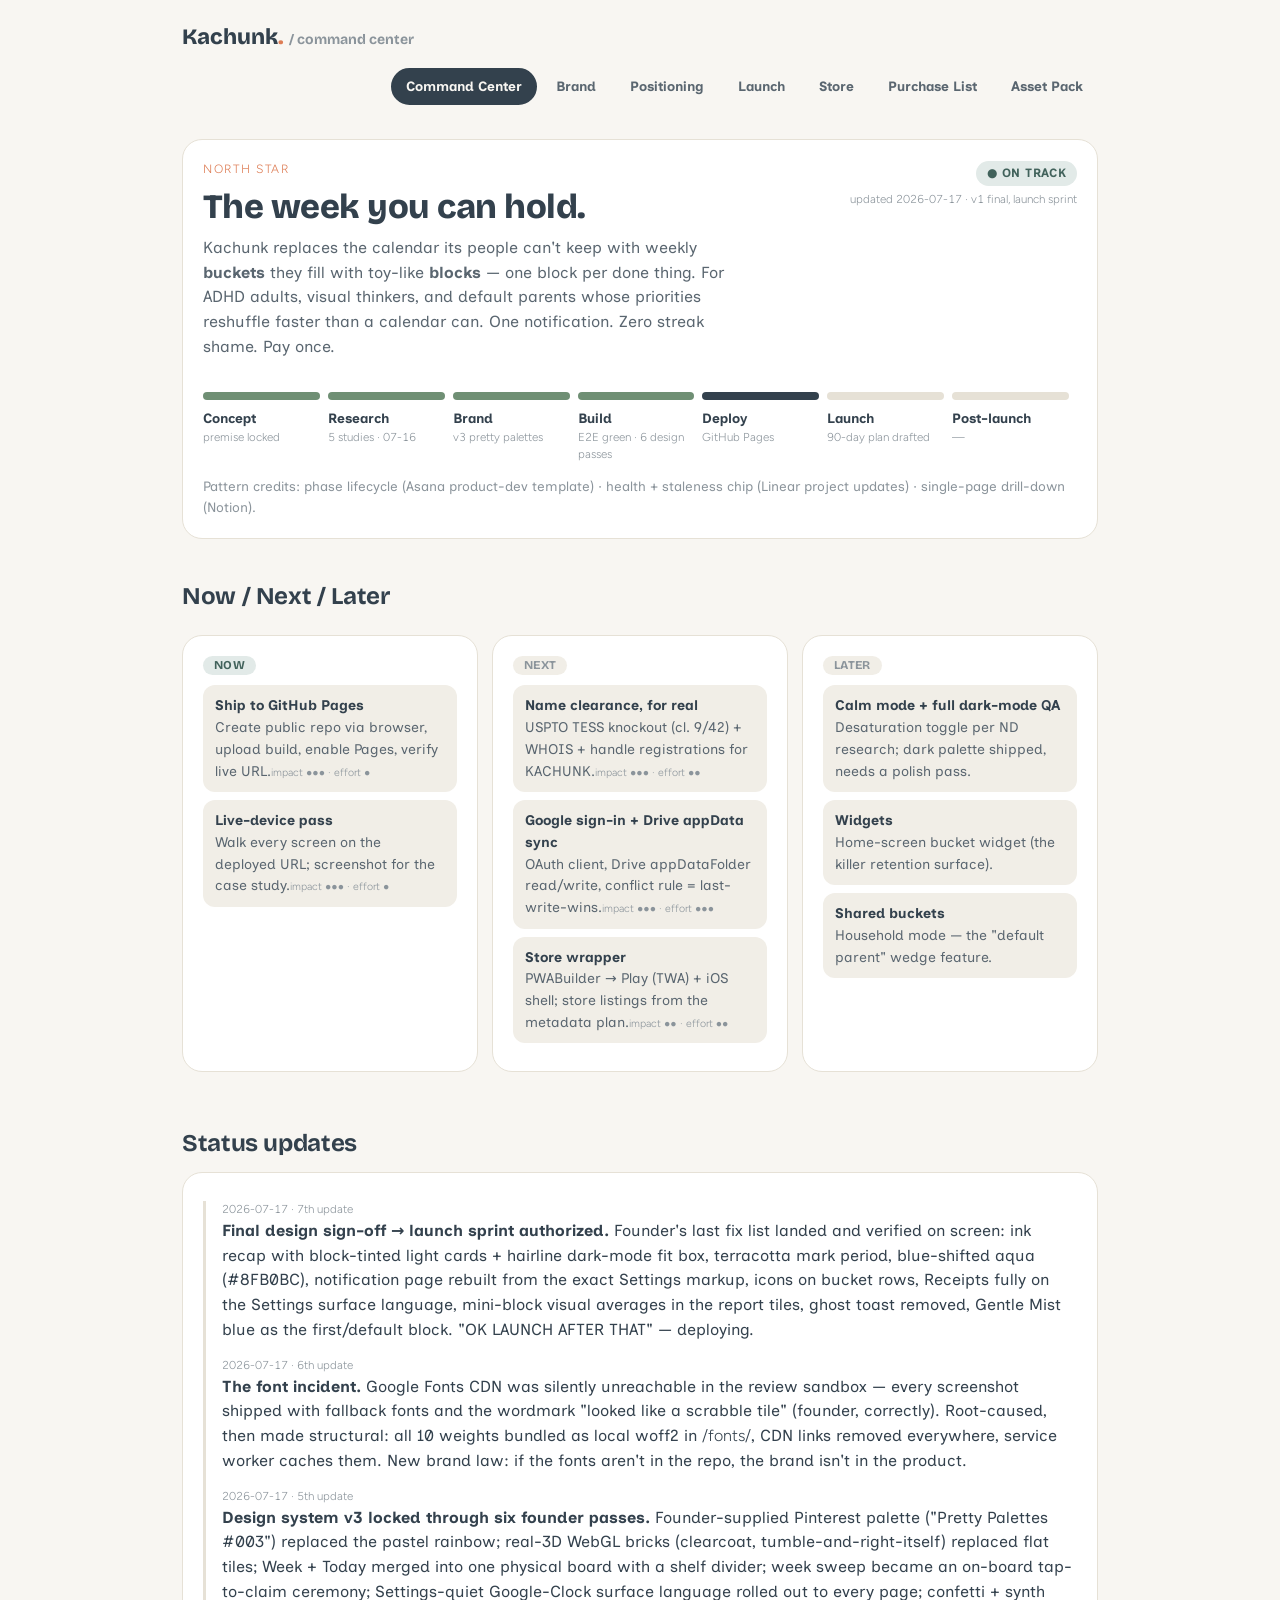
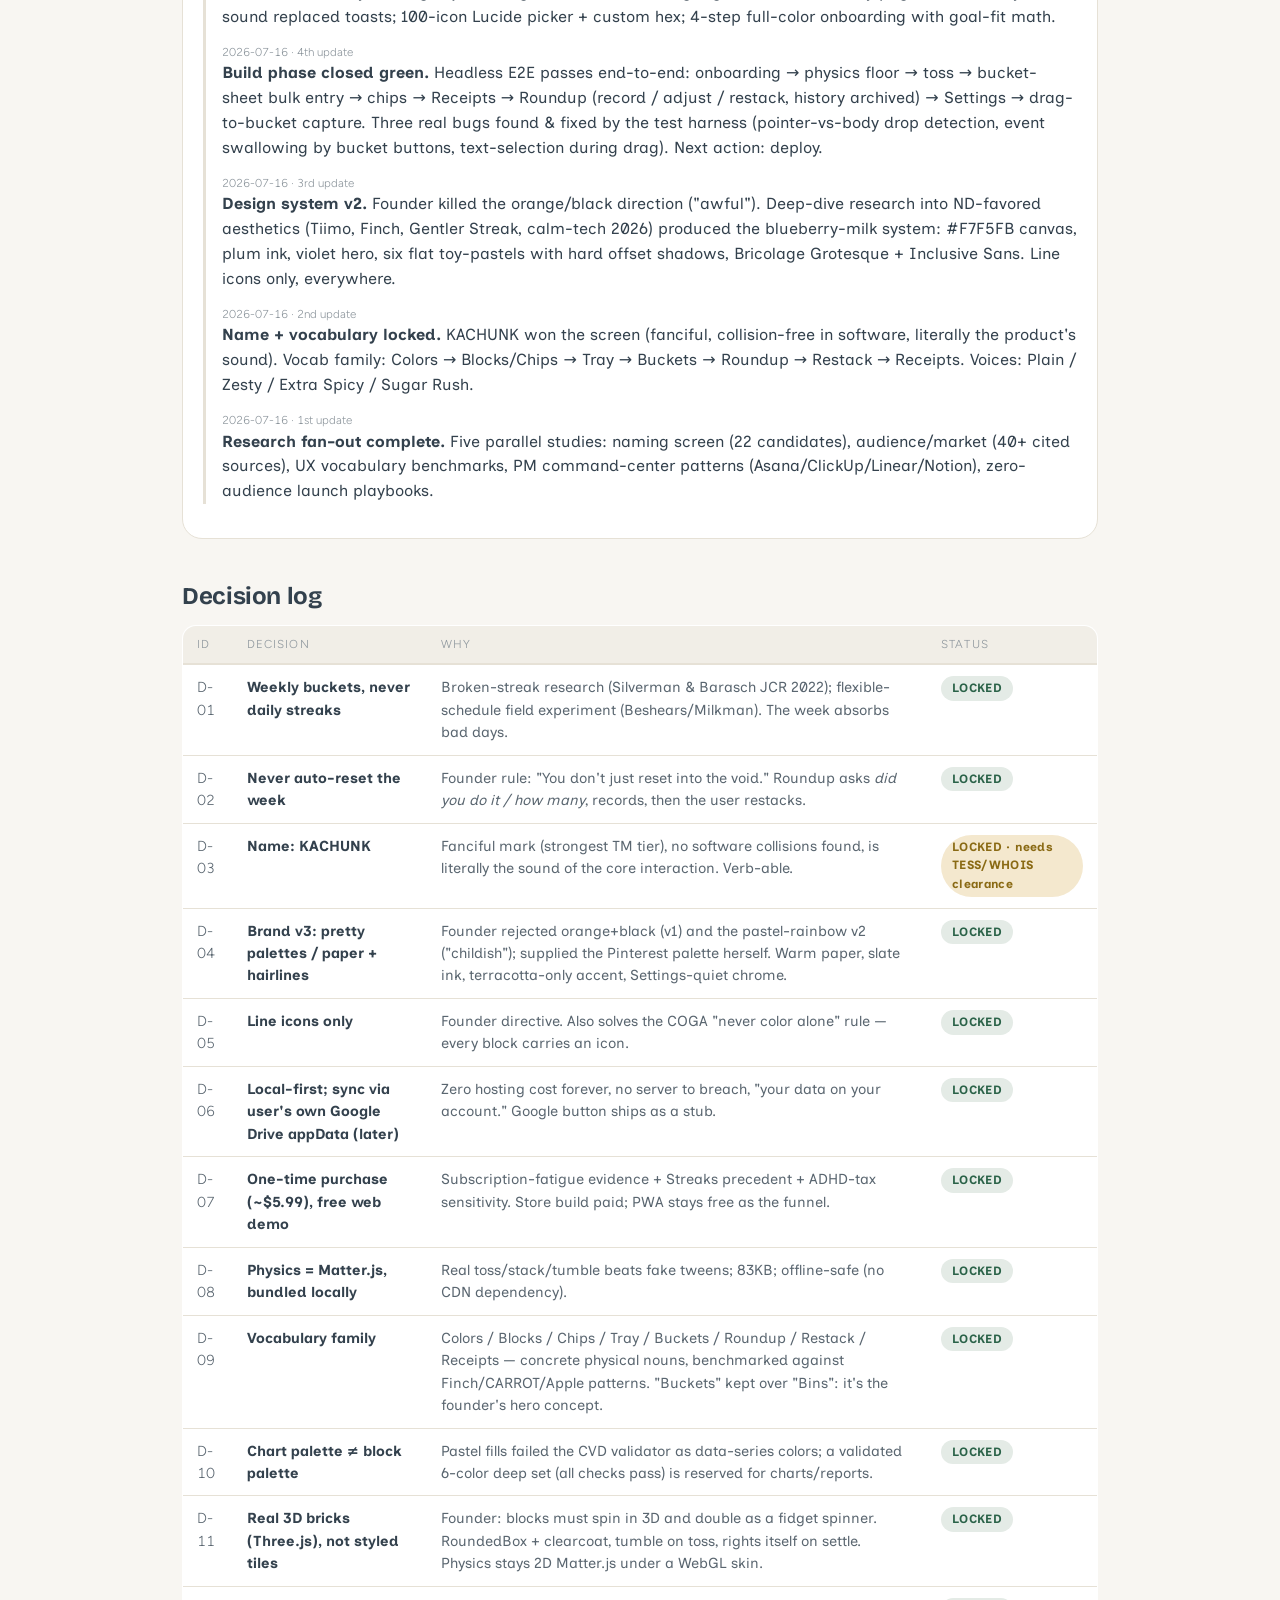
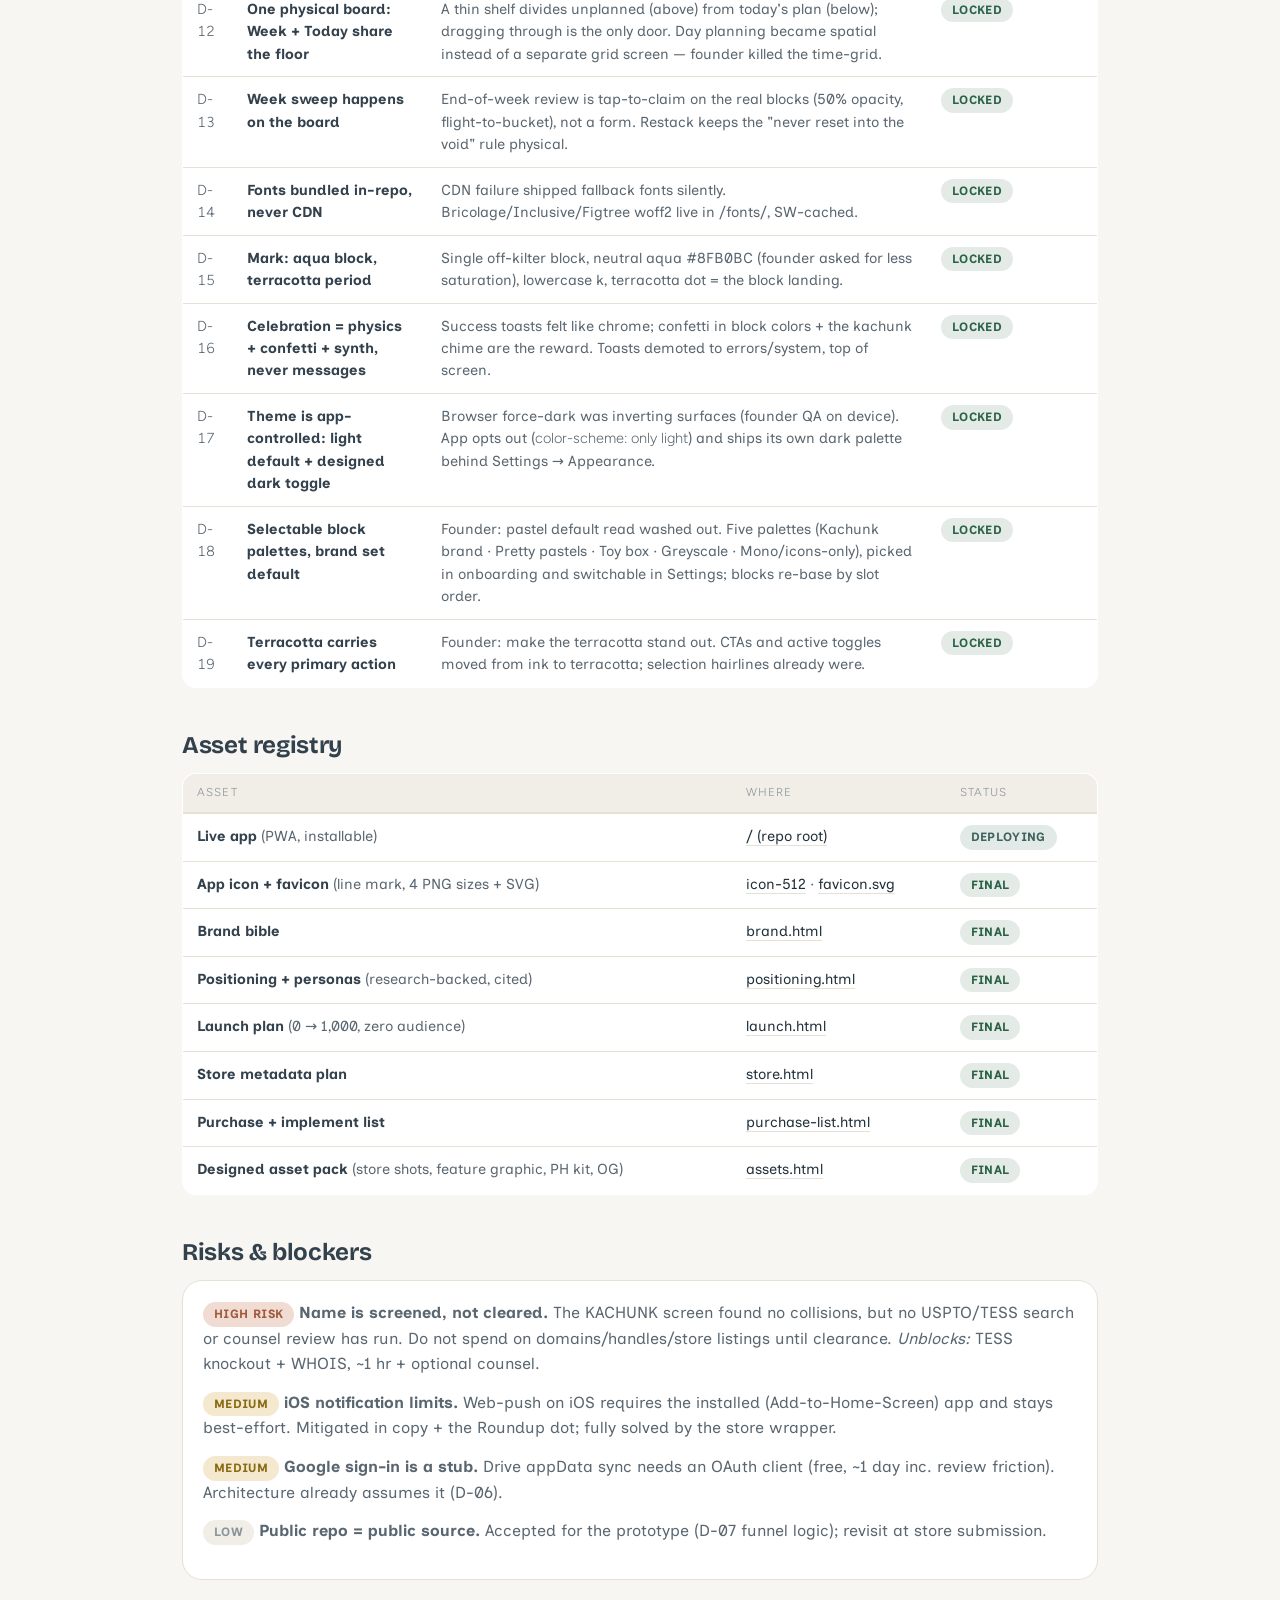
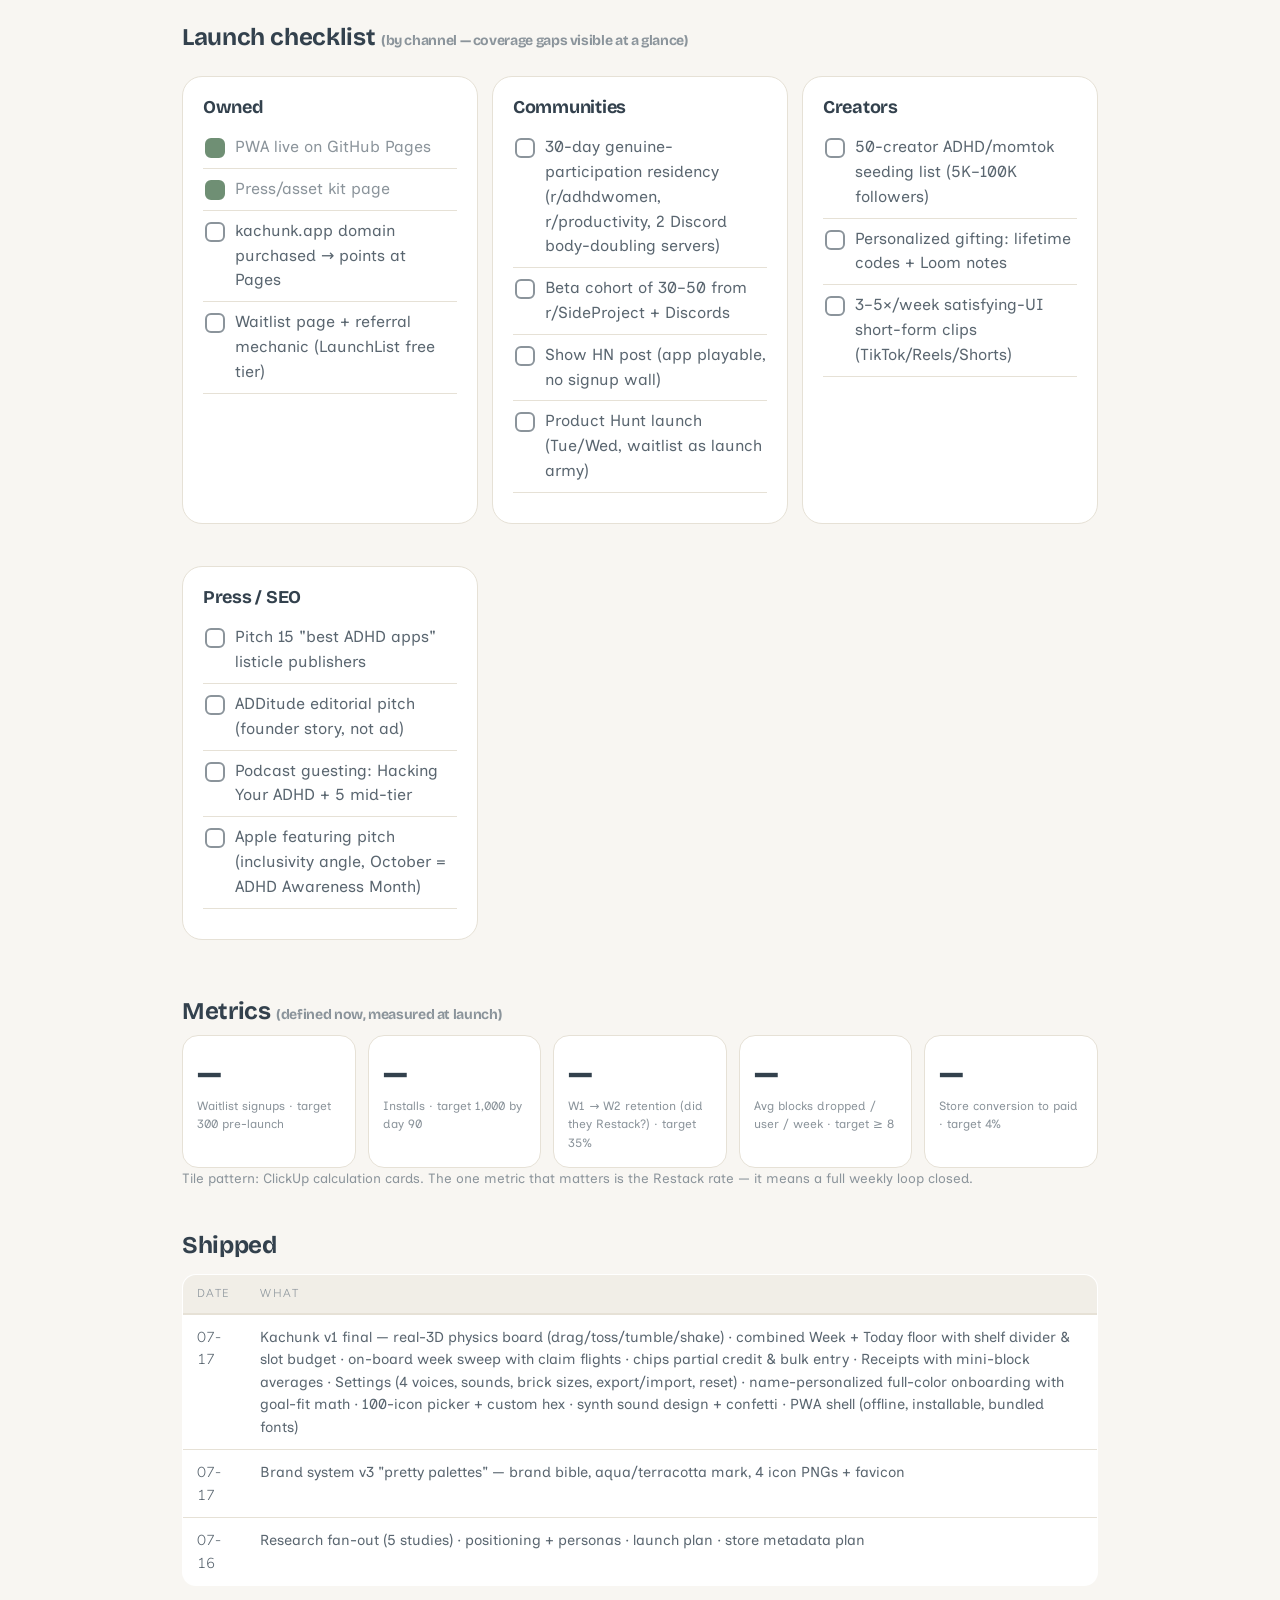
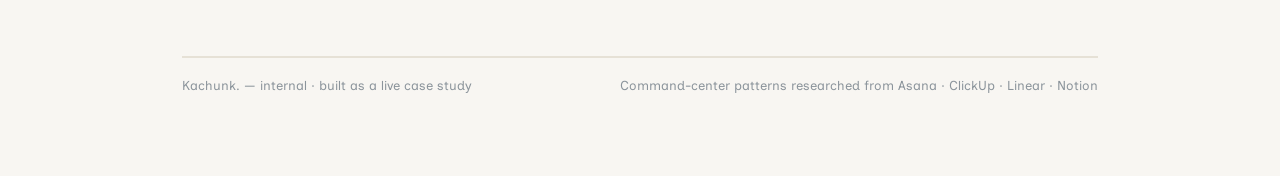
==== commit 7f011d27: "Add files via upload" ====
--- a/docs/index.html
+++ b/docs/index.html
@@ -92,7 +92,7 @@
   <h2>Status updates</h2>
   <div class="card">
     <div class="journal">
-      <div class="entry"><div class="d">2026-07-17 · 7th update</div><strong>Final design sign-off → launch sprint authorized.</strong> Founder's last fix list landed and verified on screen: ink recap with block-tinted light cards + hairline dark-mode fit box, terracotta mark period, neutralized aqua (#7E9B95), notification page rebuilt from the exact Settings markup, icons on bucket rows, Receipts fully on the Settings surface language, mini-block visual averages in the report tiles, ghost toast removed, Gentle Mist blue as the first/default block. "OK LAUNCH AFTER THAT" — deploying.</div>
+      <div class="entry"><div class="d">2026-07-17 · 7th update</div><strong>Final design sign-off → launch sprint authorized.</strong> Founder's last fix list landed and verified on screen: ink recap with block-tinted light cards + hairline dark-mode fit box, terracotta mark period, blue-shifted aqua (#8FB0BC), notification page rebuilt from the exact Settings markup, icons on bucket rows, Receipts fully on the Settings surface language, mini-block visual averages in the report tiles, ghost toast removed, Gentle Mist blue as the first/default block. "OK LAUNCH AFTER THAT" — deploying.</div>
       <div class="entry"><div class="d">2026-07-17 · 6th update</div><strong>The font incident.</strong> Google Fonts CDN was silently unreachable in the review sandbox — every screenshot shipped with fallback fonts and the wordmark "looked like a scrabble tile" (founder, correctly). Root-caused, then made structural: all 10 weights bundled as local woff2 in <span class="mono">/fonts/</span>, CDN links removed everywhere, service worker caches them. New brand law: if the fonts aren't in the repo, the brand isn't in the product.</div>
       <div class="entry"><div class="d">2026-07-17 · 5th update</div><strong>Design system v3 locked through six founder passes.</strong> Founder-supplied Pinterest palette ("Pretty Palettes #003") replaced the pastel rainbow; real-3D WebGL bricks (clearcoat, tumble-and-right-itself) replaced flat tiles; Week + Today merged into one physical board with a shelf divider; week sweep became an on-board tap-to-claim ceremony; Settings-quiet Google-Clock surface language rolled out to every page; confetti + synth sound replaced toasts; 100-icon Lucide picker + custom hex; 4-step full-color onboarding with goal-fit math.</div>
       <div class="entry"><div class="d">2026-07-16 · 4th update</div><strong>Build phase closed green.</strong> Headless E2E passes end-to-end: onboarding → physics floor → toss → bucket-sheet bulk entry → chips → Receipts → Roundup (record / adjust / restack, history archived) → Settings → drag-to-bucket capture. Three real bugs found &amp; fixed by the test harness (pointer-vs-body drop detection, event swallowing by bucket buttons, text-selection during drag). Next action: deploy.</div>
@@ -120,7 +120,7 @@
     <tr><td class="mono">D-12</td><td><strong>One physical board: Week + Today share the floor</strong></td><td>A thin shelf divides unplanned (above) from today's plan (below); dragging through is the only door. Day planning became spatial instead of a separate grid screen — founder killed the time-grid.</td><td><span class="badge done">LOCKED</span></td></tr>
     <tr><td class="mono">D-13</td><td><strong>Week sweep happens on the board</strong></td><td>End-of-week review is tap-to-claim on the real blocks (50% opacity, flight-to-bucket), not a form. Restack keeps the "never reset into the void" rule physical.</td><td><span class="badge done">LOCKED</span></td></tr>
     <tr><td class="mono">D-14</td><td><strong>Fonts bundled in-repo, never CDN</strong></td><td>CDN failure shipped fallback fonts silently. Bricolage/Inclusive/Figtree woff2 live in /fonts/, SW-cached.</td><td><span class="badge done">LOCKED</span></td></tr>
-    <tr><td class="mono">D-15</td><td><strong>Mark: aqua block, terracotta period</strong></td><td>Single off-kilter block, neutral aqua #7E9B95 (founder asked for less saturation), lowercase k, terracotta dot = the block landing.</td><td><span class="badge done">LOCKED</span></td></tr>
+    <tr><td class="mono">D-15</td><td><strong>Mark: aqua block, terracotta period</strong></td><td>Single off-kilter block, neutral aqua #8FB0BC (founder asked for less saturation), lowercase k, terracotta dot = the block landing.</td><td><span class="badge done">LOCKED</span></td></tr>
     <tr><td class="mono">D-16</td><td><strong>Celebration = physics + confetti + synth, never messages</strong></td><td>Success toasts felt like chrome; confetti in block colors + the kachunk chime are the reward. Toasts demoted to errors/system, top of screen.</td><td><span class="badge done">LOCKED</span></td></tr>
     <tr><td class="mono">D-17</td><td><strong>Theme is app-controlled: light default + designed dark toggle</strong></td><td>Browser force-dark was inverting surfaces (founder QA on device). App opts out (<span class="mono">color-scheme: only light</span>) and ships its own dark palette behind Settings → Appearance.</td><td><span class="badge done">LOCKED</span></td></tr>
     <tr><td class="mono">D-18</td><td><strong>Selectable block palettes, brand set default</strong></td><td>Founder: pastel default read washed out. Five palettes (Kachunk brand · Pretty pastels · Toy box · Greyscale · Mono/icons-only), picked in onboarding and switchable in Settings; blocks re-base by slot order.</td><td><span class="badge done">LOCKED</span></td></tr>
--- a/docs/doc.css
+++ b/docs/doc.css
@@ -10,7 +10,7 @@
   --ink:#33414D; --text:#5A6670; --muted:#8B949B;
   --hero:#33414D; --hero-d:#22303A; --good:#6F8F74; --good-soft:#E4EBE6;
   --warn-soft:#F4E8CE; --warn-ink:#8A6A14; --danger-soft:#F0DCD2; --danger-ink:#A05B3D;
-  --mark:#DD7C54; --aqua:#7E9B95; --honey:#DFC289;
+  --mark:#DD7C54; --aqua:#8FB0BC; --honey:#DFC289;
   --mist:#C9D7DA; --mist-d:#8FA6AA; --peachw:#F4C7BA; --peachw-d:#C08D7E;
   --glow:#FDDAA1; --glow-d:#C89F58; --haze:#FDF9EF; --haze-d:#C4B694;
   --sand:#EDE5B9; --sand-d:#B4A870; --shoney:#DFC289; --shoney-d:#A78A4E;
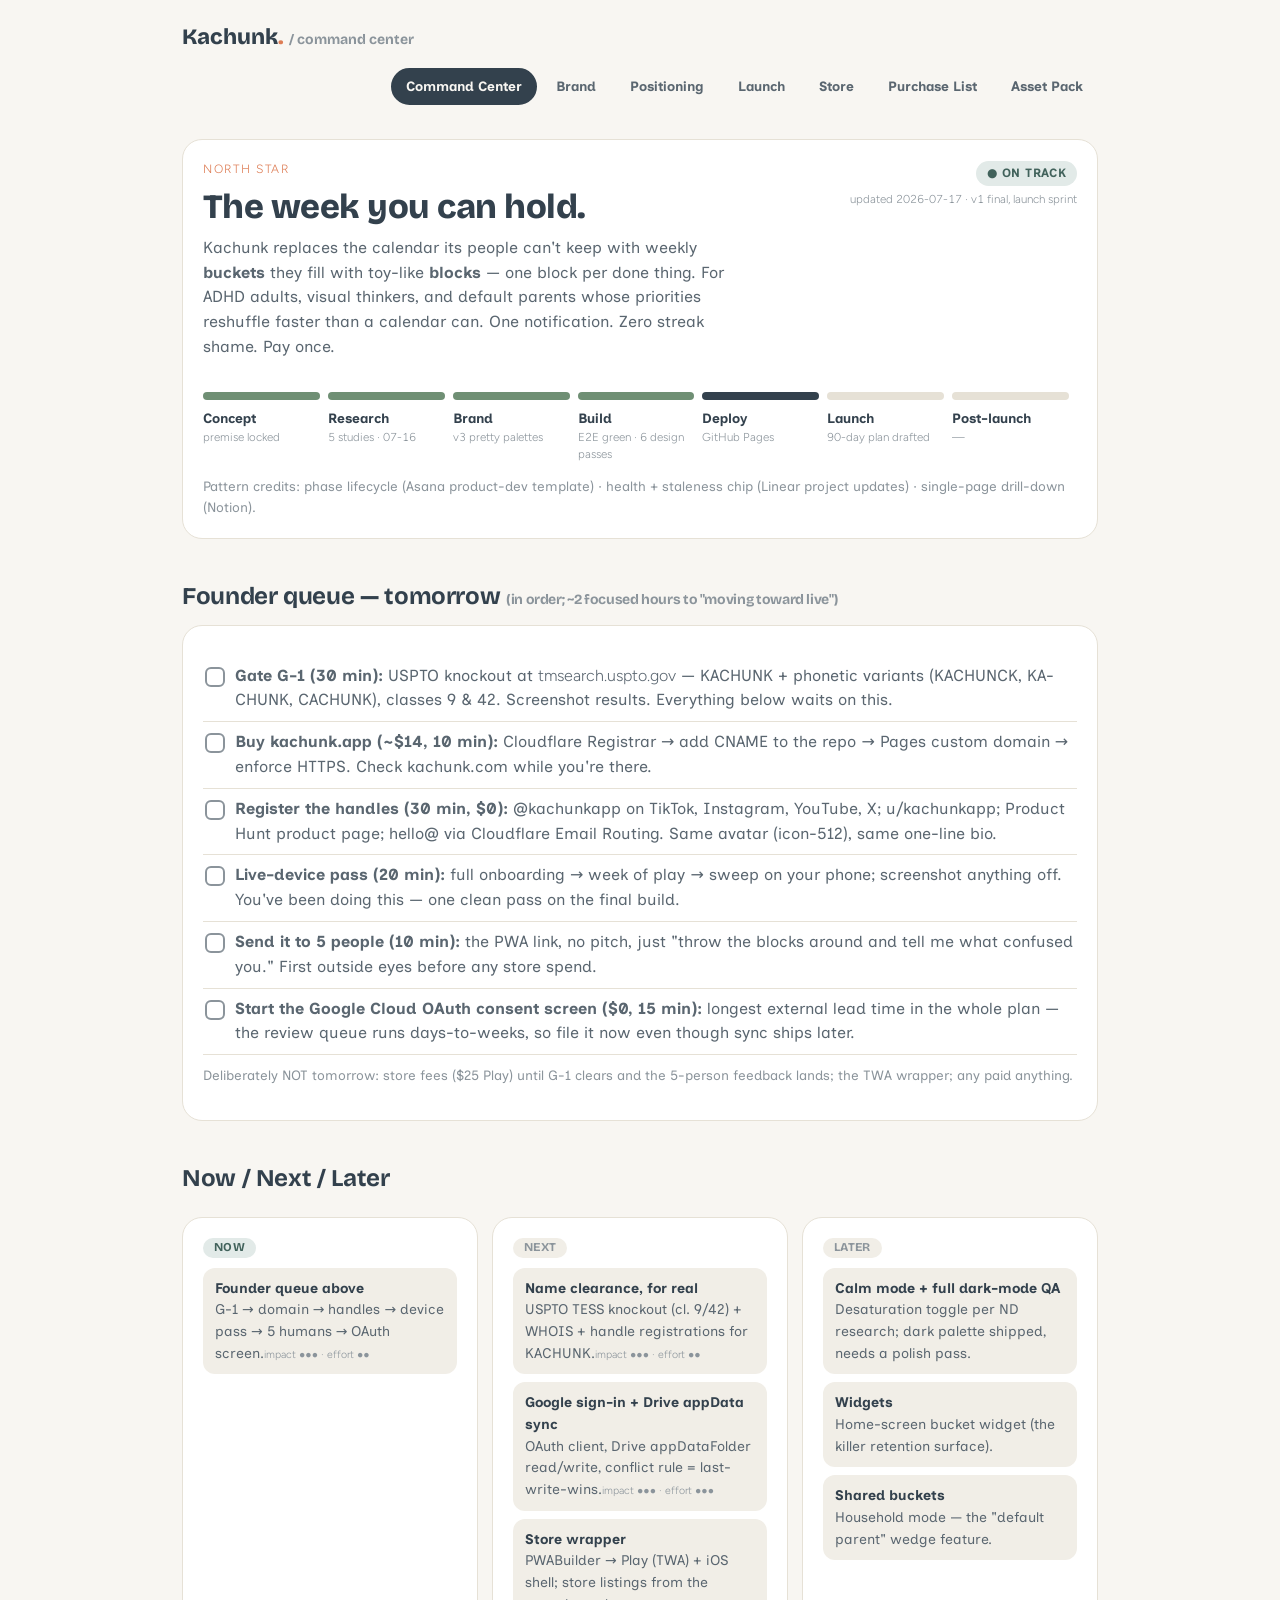
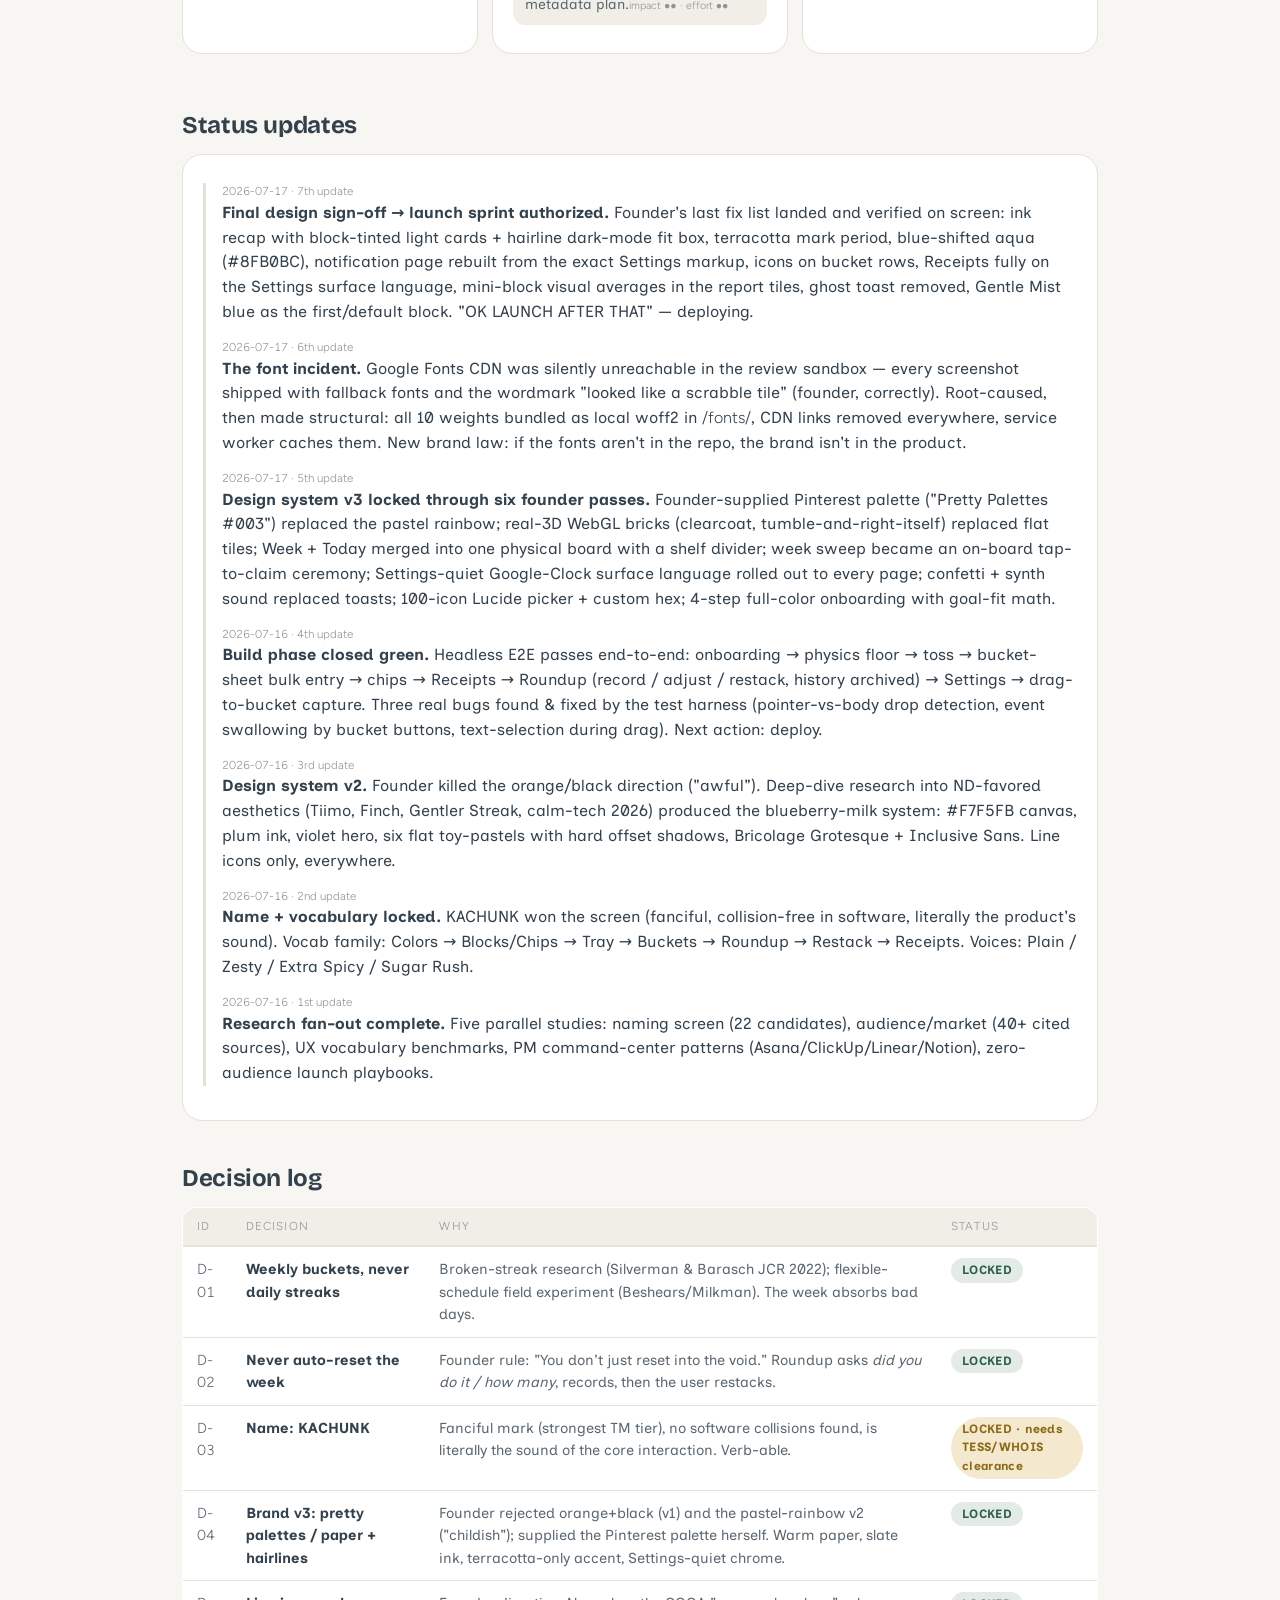
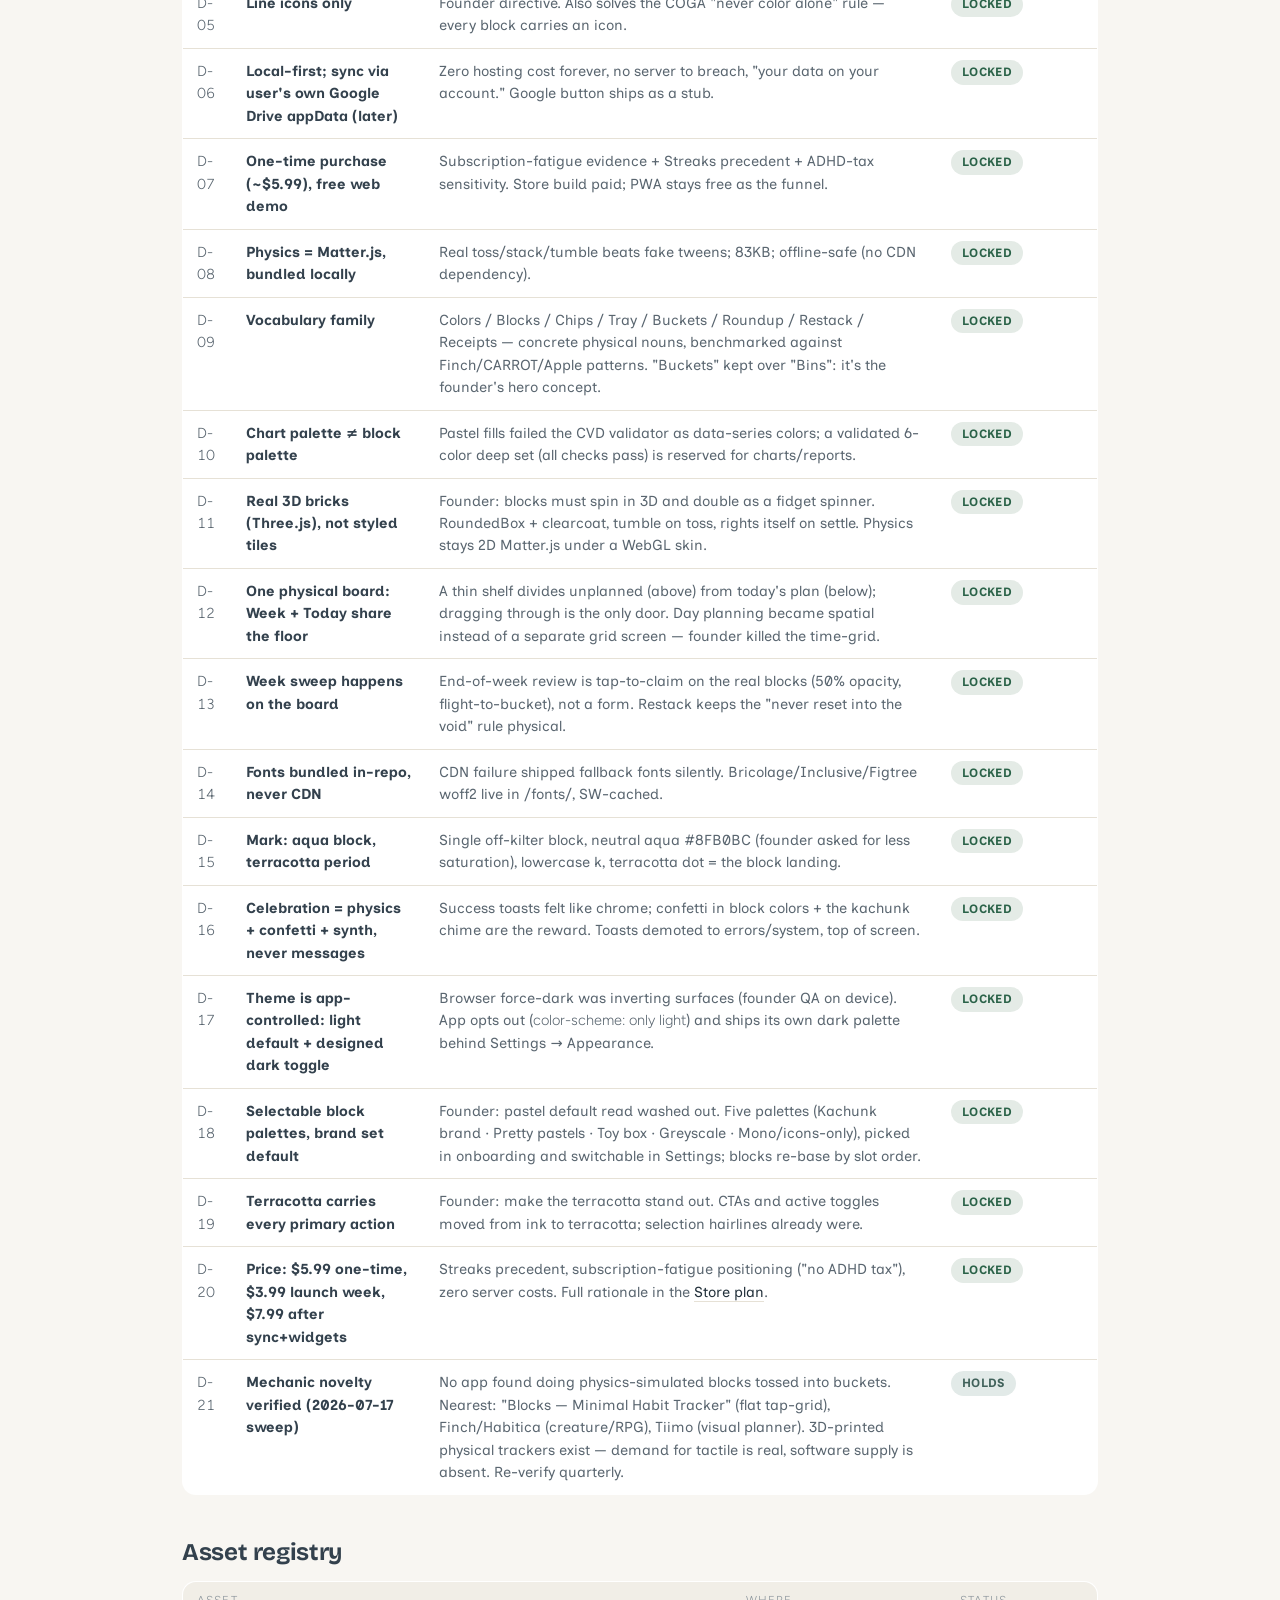
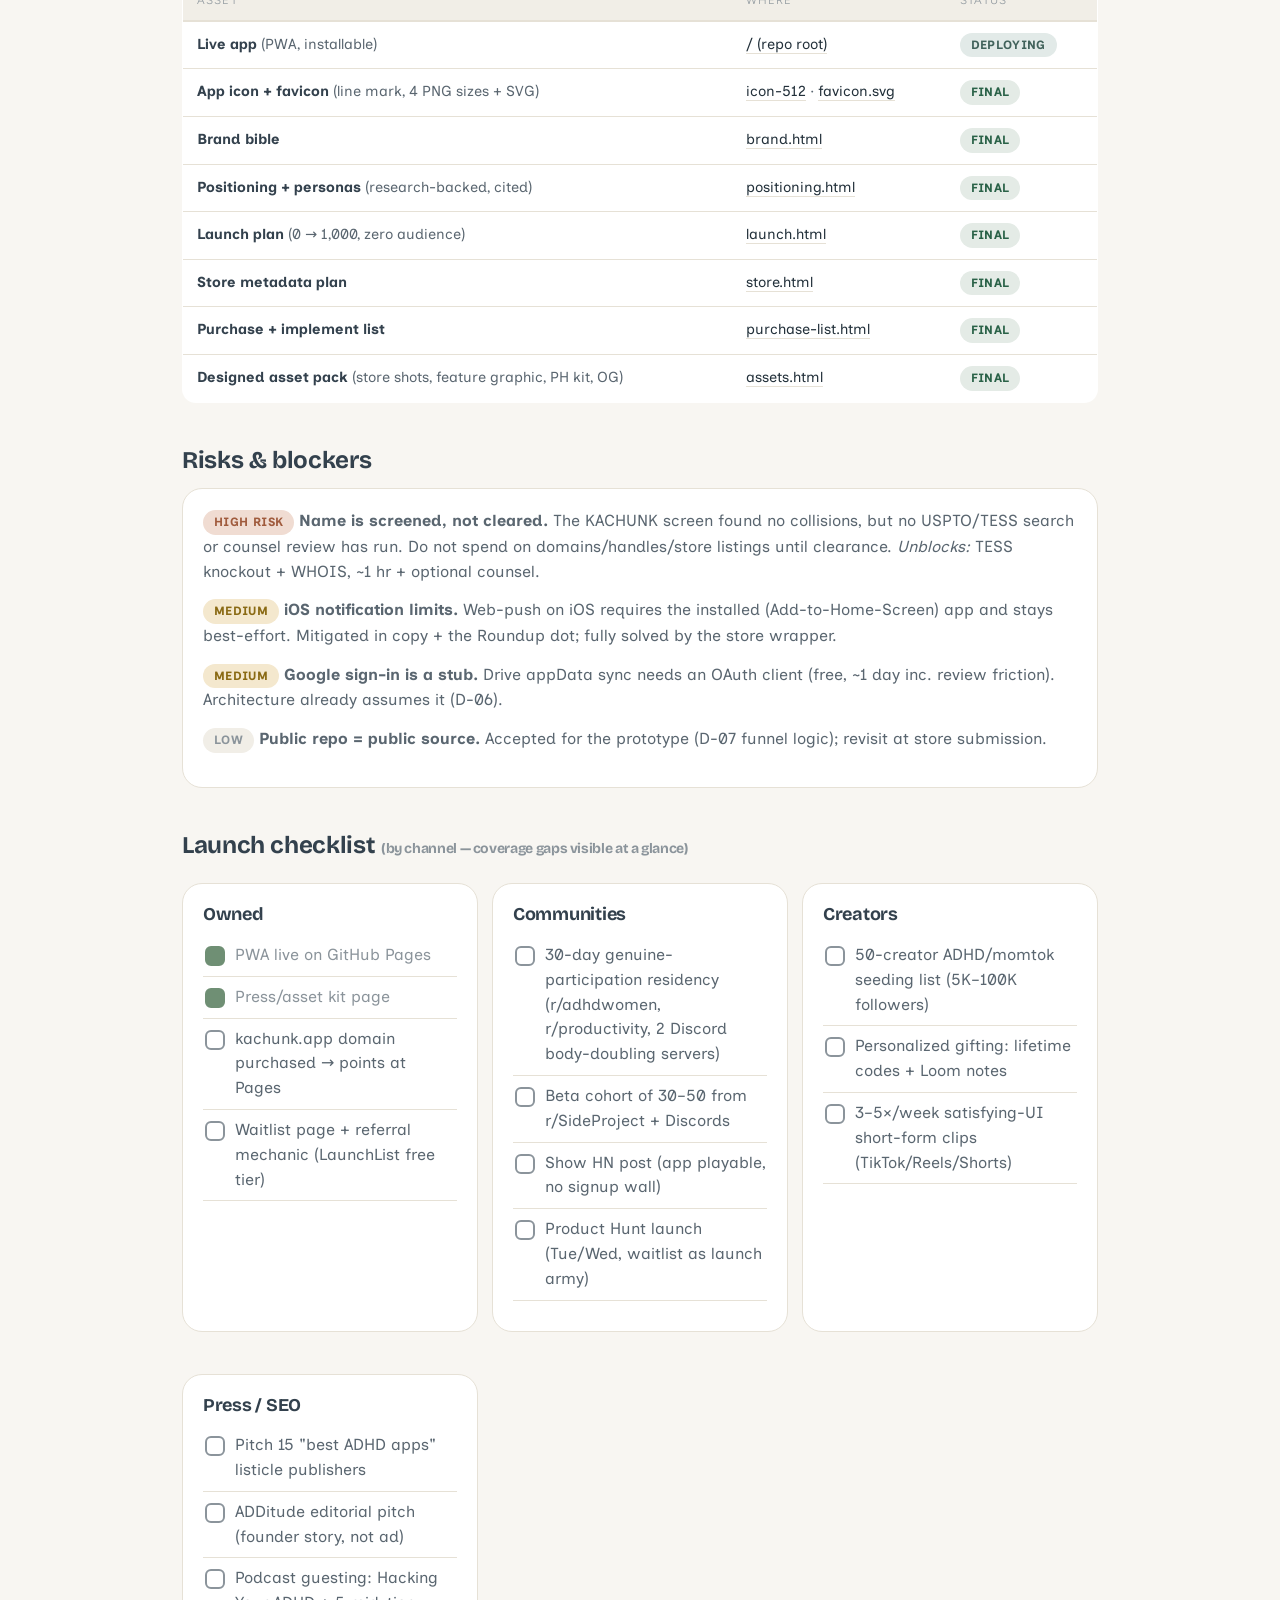
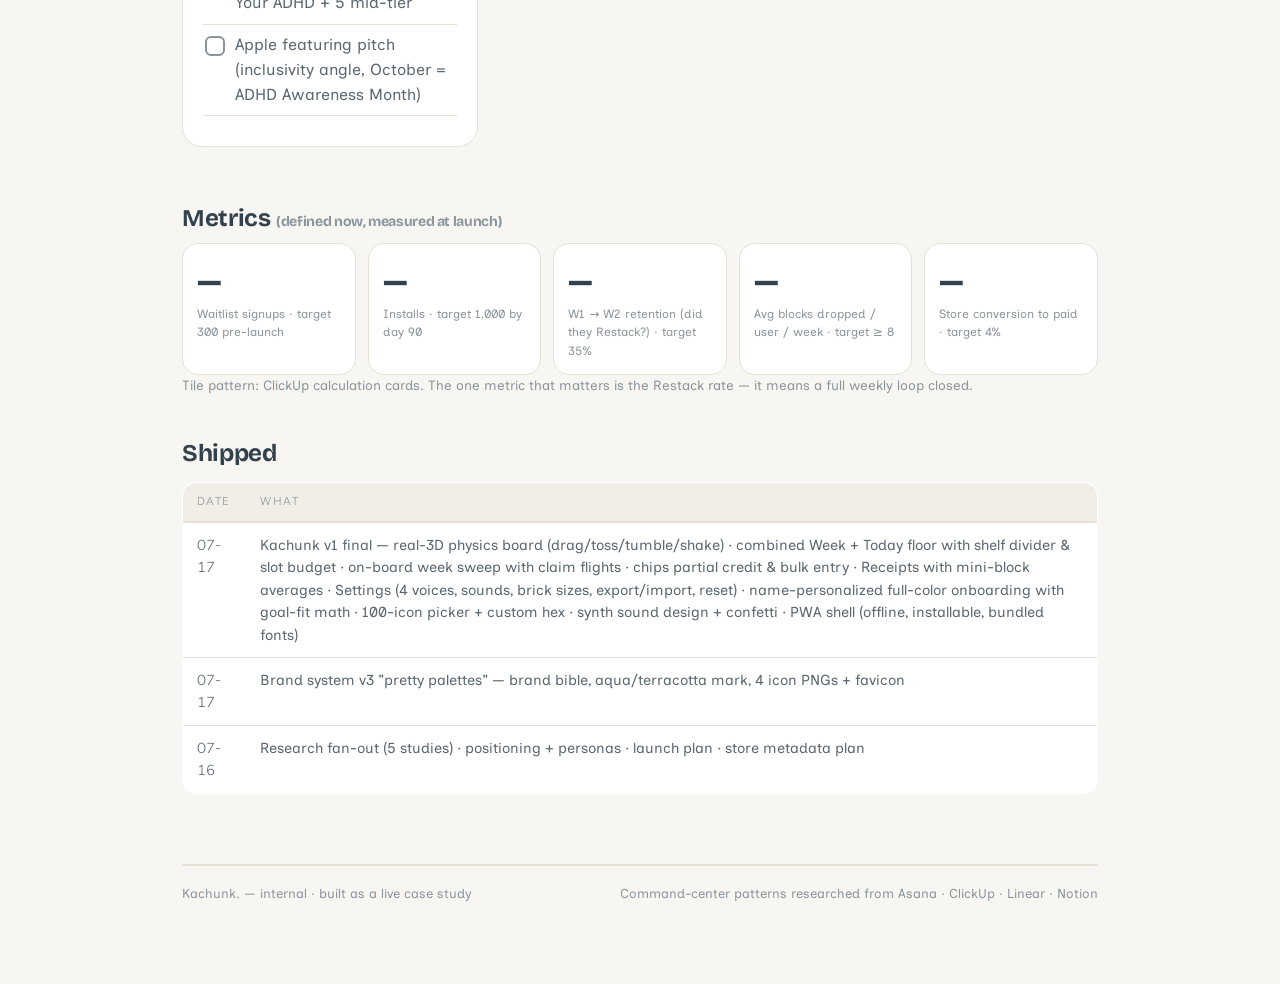
==== commit 0f3cadf0: "Add files via upload" ====
--- a/docs/index.html
+++ b/docs/index.html
@@ -66,13 +66,26 @@
     <p class="small muted" style="margin:4px 0 0">Pattern credits: phase lifecycle (Asana product-dev template) · health + staleness chip (Linear project updates) · single-page drill-down (Notion).</p>
   </div>
 
-  <!-- 3 · Now / Next / Later -->
+  <!-- 3 · Founder queue -->
+  <h2>Founder queue — tomorrow <span class="muted" style="font-size:14px">(in order; ~2 focused hours to "moving toward live")</span></h2>
+  <div class="card">
+    <ul class="checklist">
+      <li><strong>Gate G-1 (30 min):</strong> USPTO knockout at <span class="mono">tmsearch.uspto.gov</span> — KACHUNK + phonetic variants (KACHUNCK, KA-CHUNK, CACHUNK), classes 9 &amp; 42. Screenshot results. Everything below waits on this.</li>
+      <li><strong>Buy kachunk.app (~$14, 10 min):</strong> Cloudflare Registrar → add CNAME to the repo → Pages custom domain → enforce HTTPS. Check kachunk.com while you're there.</li>
+      <li><strong>Register the handles (30 min, $0):</strong> @kachunkapp on TikTok, Instagram, YouTube, X; u/kachunkapp; Product Hunt product page; hello@ via Cloudflare Email Routing. Same avatar (icon-512), same one-line bio.</li>
+      <li><strong>Live-device pass (20 min):</strong> full onboarding → week of play → sweep on your phone; screenshot anything off. You've been doing this — one clean pass on the final build.</li>
+      <li><strong>Send it to 5 people (10 min):</strong> the PWA link, no pitch, just "throw the blocks around and tell me what confused you." First outside eyes before any store spend.</li>
+      <li><strong>Start the Google Cloud OAuth consent screen ($0, 15 min):</strong> longest external lead time in the whole plan — the review queue runs days-to-weeks, so file it now even though sync ships later.</li>
+    </ul>
+    <p class="small muted">Deliberately NOT tomorrow: store fees ($25 Play) until G-1 clears and the 5-person feedback lands; the TWA wrapper; any paid anything.</p>
+  </div>
+
+  <!-- 3b · Now / Next / Later -->
   <h2>Now / Next / Later</h2>
   <div class="lanes">
     <div class="card lane">
       <h3><span class="badge active">NOW</span></h3>
-      <div class="cardlet"><strong>Ship to GitHub Pages</strong>Create public repo via browser, upload build, enable Pages, verify live URL.<span class="ie">impact ●●● · effort ●</span></div>
-      <div class="cardlet"><strong>Live-device pass</strong>Walk every screen on the deployed URL; screenshot for the case study.<span class="ie">impact ●●● · effort ●</span></div>
+      <div class="cardlet"><strong>Founder queue above</strong>G-1 → domain → handles → device pass → 5 humans → OAuth screen.<span class="ie">impact ●●● · effort ●●</span></div>
     </div>
     <div class="card lane">
       <h3><span class="badge queued">NEXT</span></h3>
@@ -125,6 +138,8 @@
     <tr><td class="mono">D-17</td><td><strong>Theme is app-controlled: light default + designed dark toggle</strong></td><td>Browser force-dark was inverting surfaces (founder QA on device). App opts out (<span class="mono">color-scheme: only light</span>) and ships its own dark palette behind Settings → Appearance.</td><td><span class="badge done">LOCKED</span></td></tr>
     <tr><td class="mono">D-18</td><td><strong>Selectable block palettes, brand set default</strong></td><td>Founder: pastel default read washed out. Five palettes (Kachunk brand · Pretty pastels · Toy box · Greyscale · Mono/icons-only), picked in onboarding and switchable in Settings; blocks re-base by slot order.</td><td><span class="badge done">LOCKED</span></td></tr>
     <tr><td class="mono">D-19</td><td><strong>Terracotta carries every primary action</strong></td><td>Founder: make the terracotta stand out. CTAs and active toggles moved from ink to terracotta; selection hairlines already were.</td><td><span class="badge done">LOCKED</span></td></tr>
+    <tr><td class="mono">D-20</td><td><strong>Price: $5.99 one-time, $3.99 launch week, $7.99 after sync+widgets</strong></td><td>Streaks precedent, subscription-fatigue positioning ("no ADHD tax"), zero server costs. Full rationale in the <a href="store.html">Store plan</a>.</td><td><span class="badge done">LOCKED</span></td></tr>
+    <tr><td class="mono">D-21</td><td><strong>Mechanic novelty verified (2026-07-17 sweep)</strong></td><td>No app found doing physics-simulated blocks tossed into buckets. Nearest: "Blocks — Minimal Habit Tracker" (flat tap-grid), Finch/Habitica (creature/RPG), Tiimo (visual planner). 3D-printed physical trackers exist — demand for tactile is real, software supply is absent. Re-verify quarterly.</td><td><span class="badge active">HOLDS</span></td></tr>
   </table>
 
   <!-- 6 · Asset registry -->
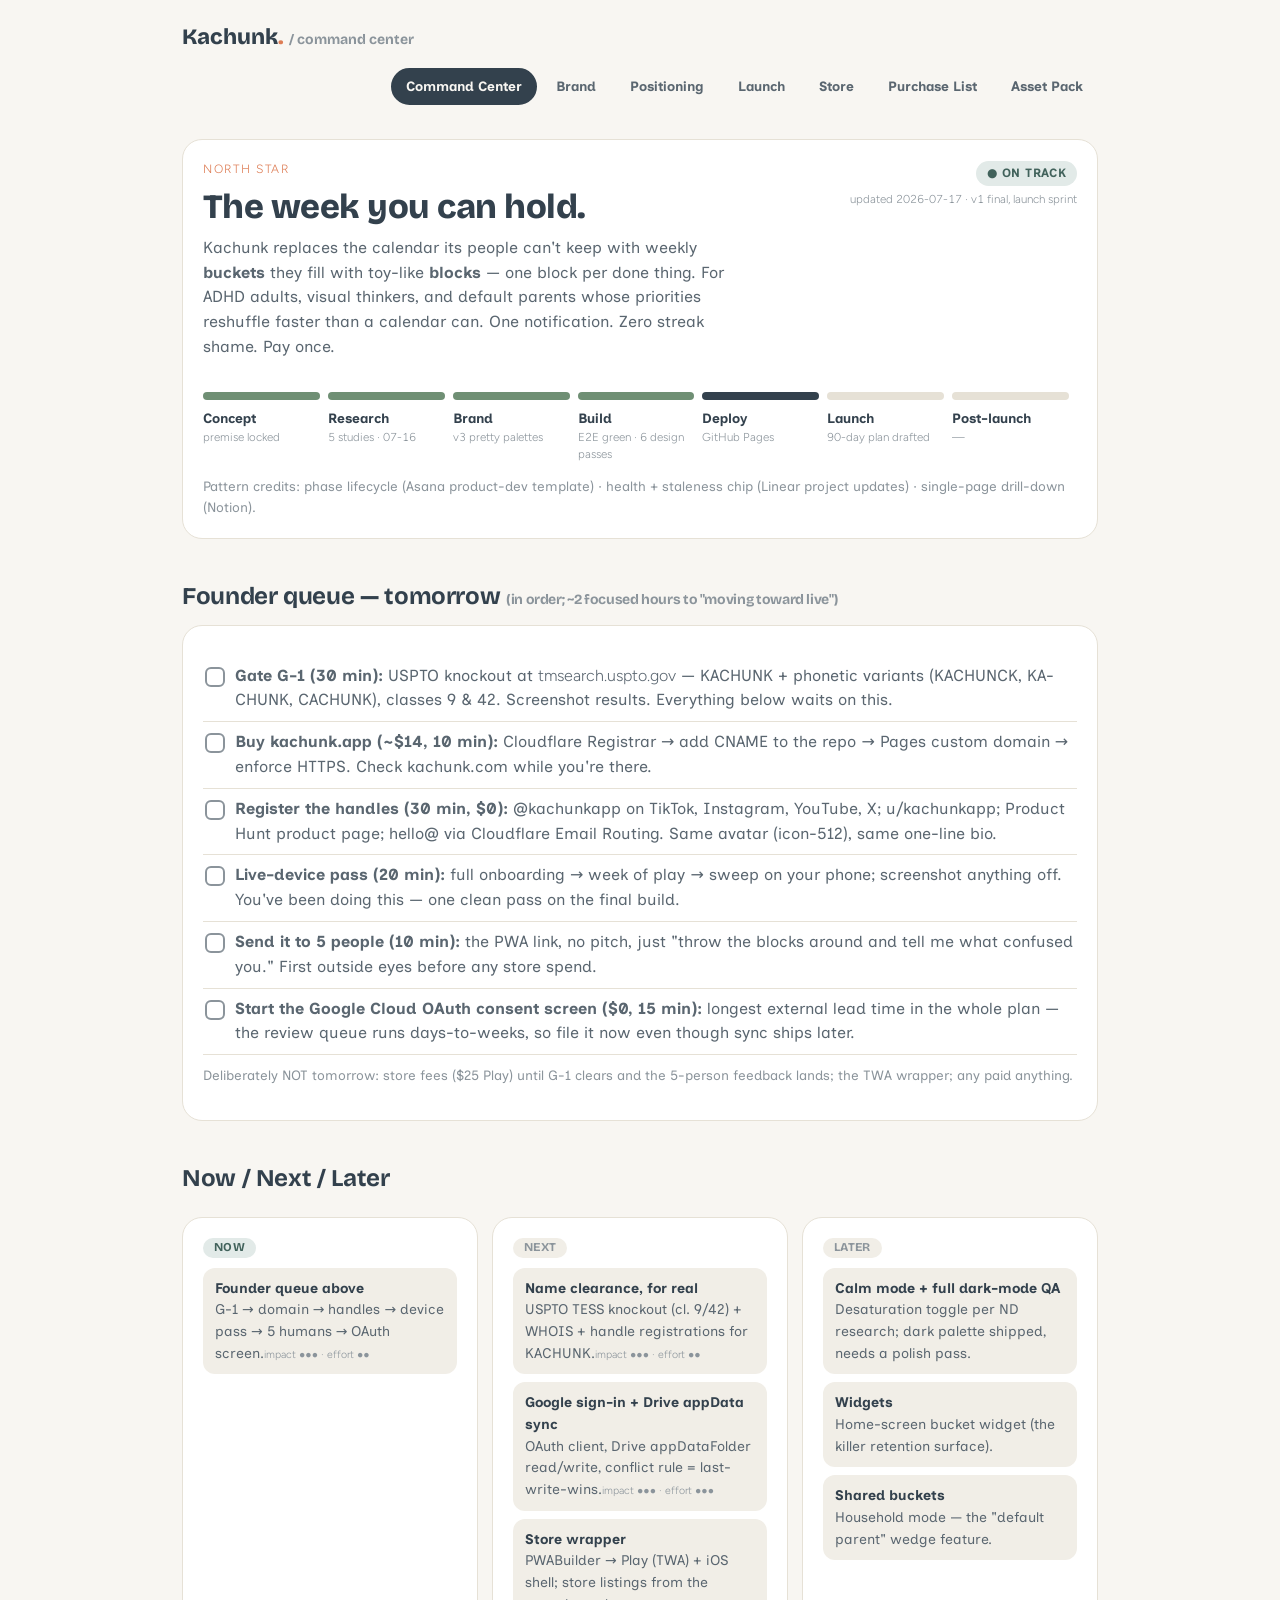
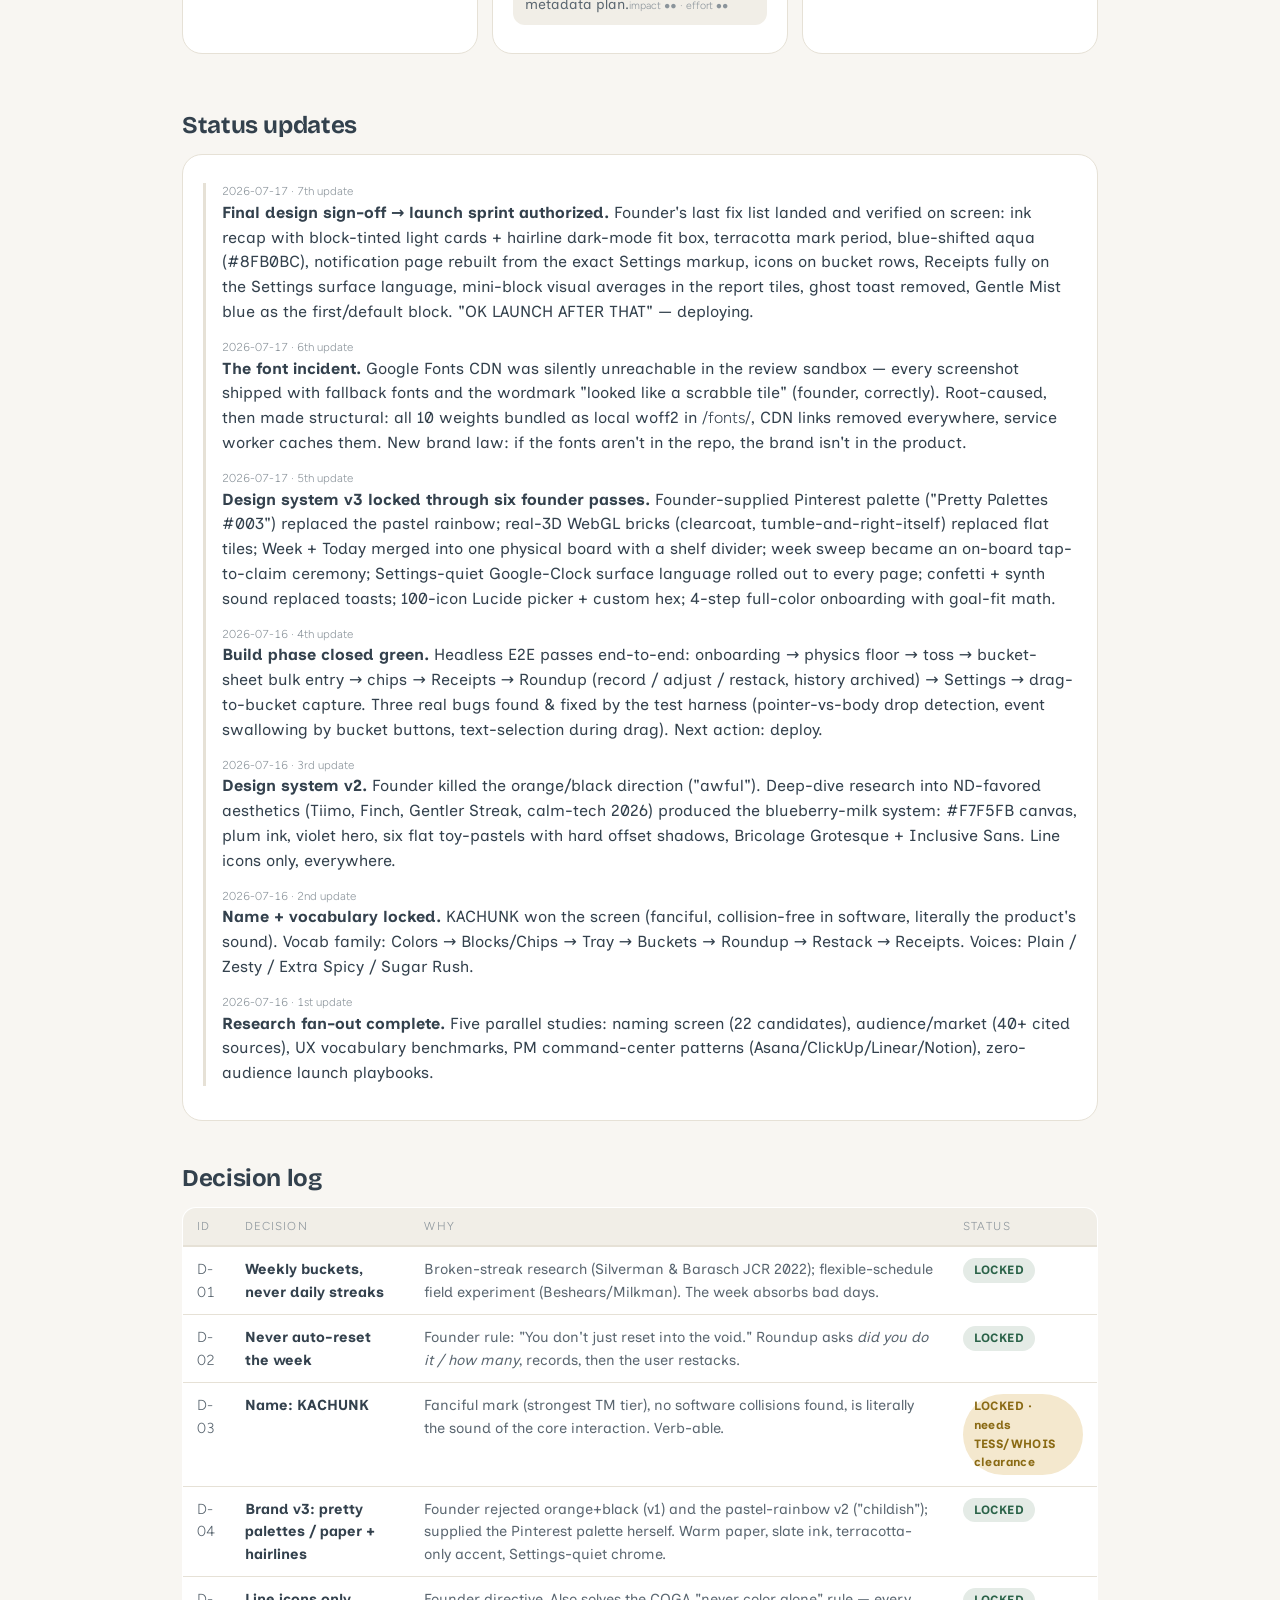
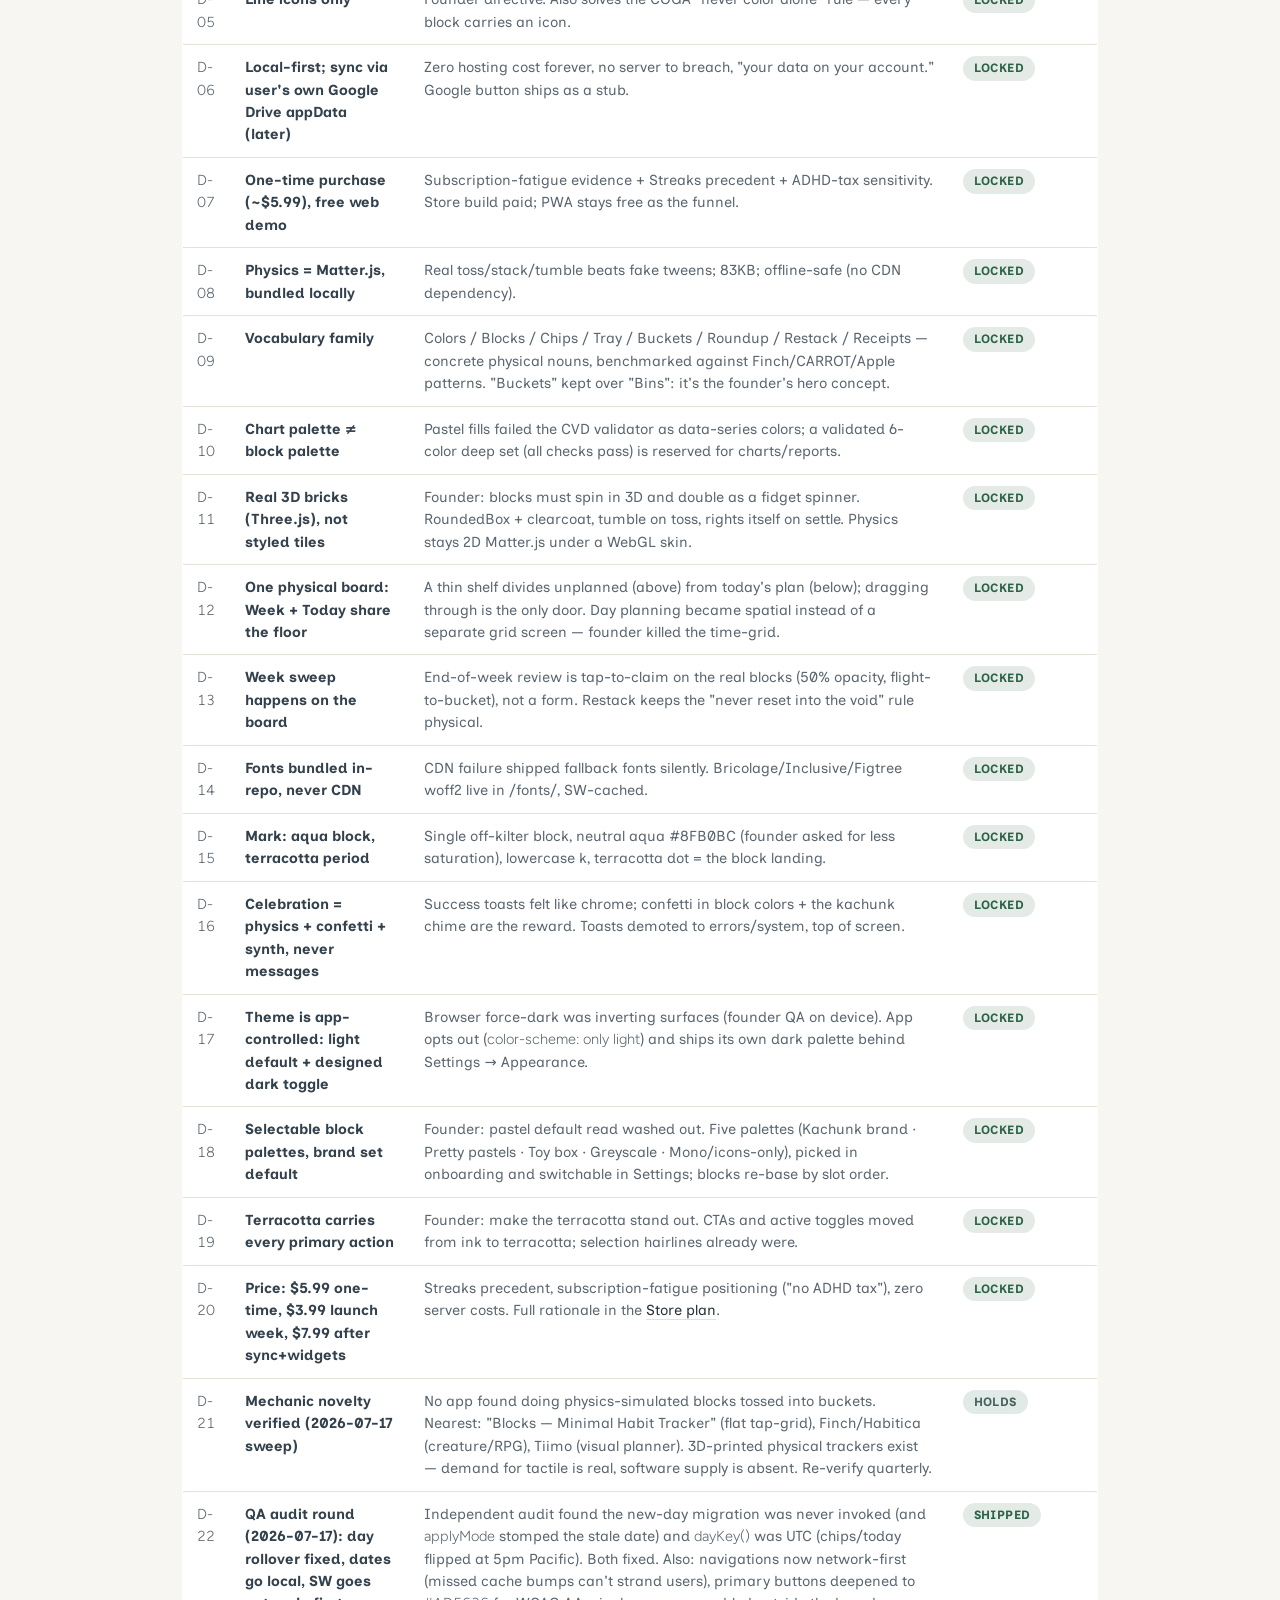
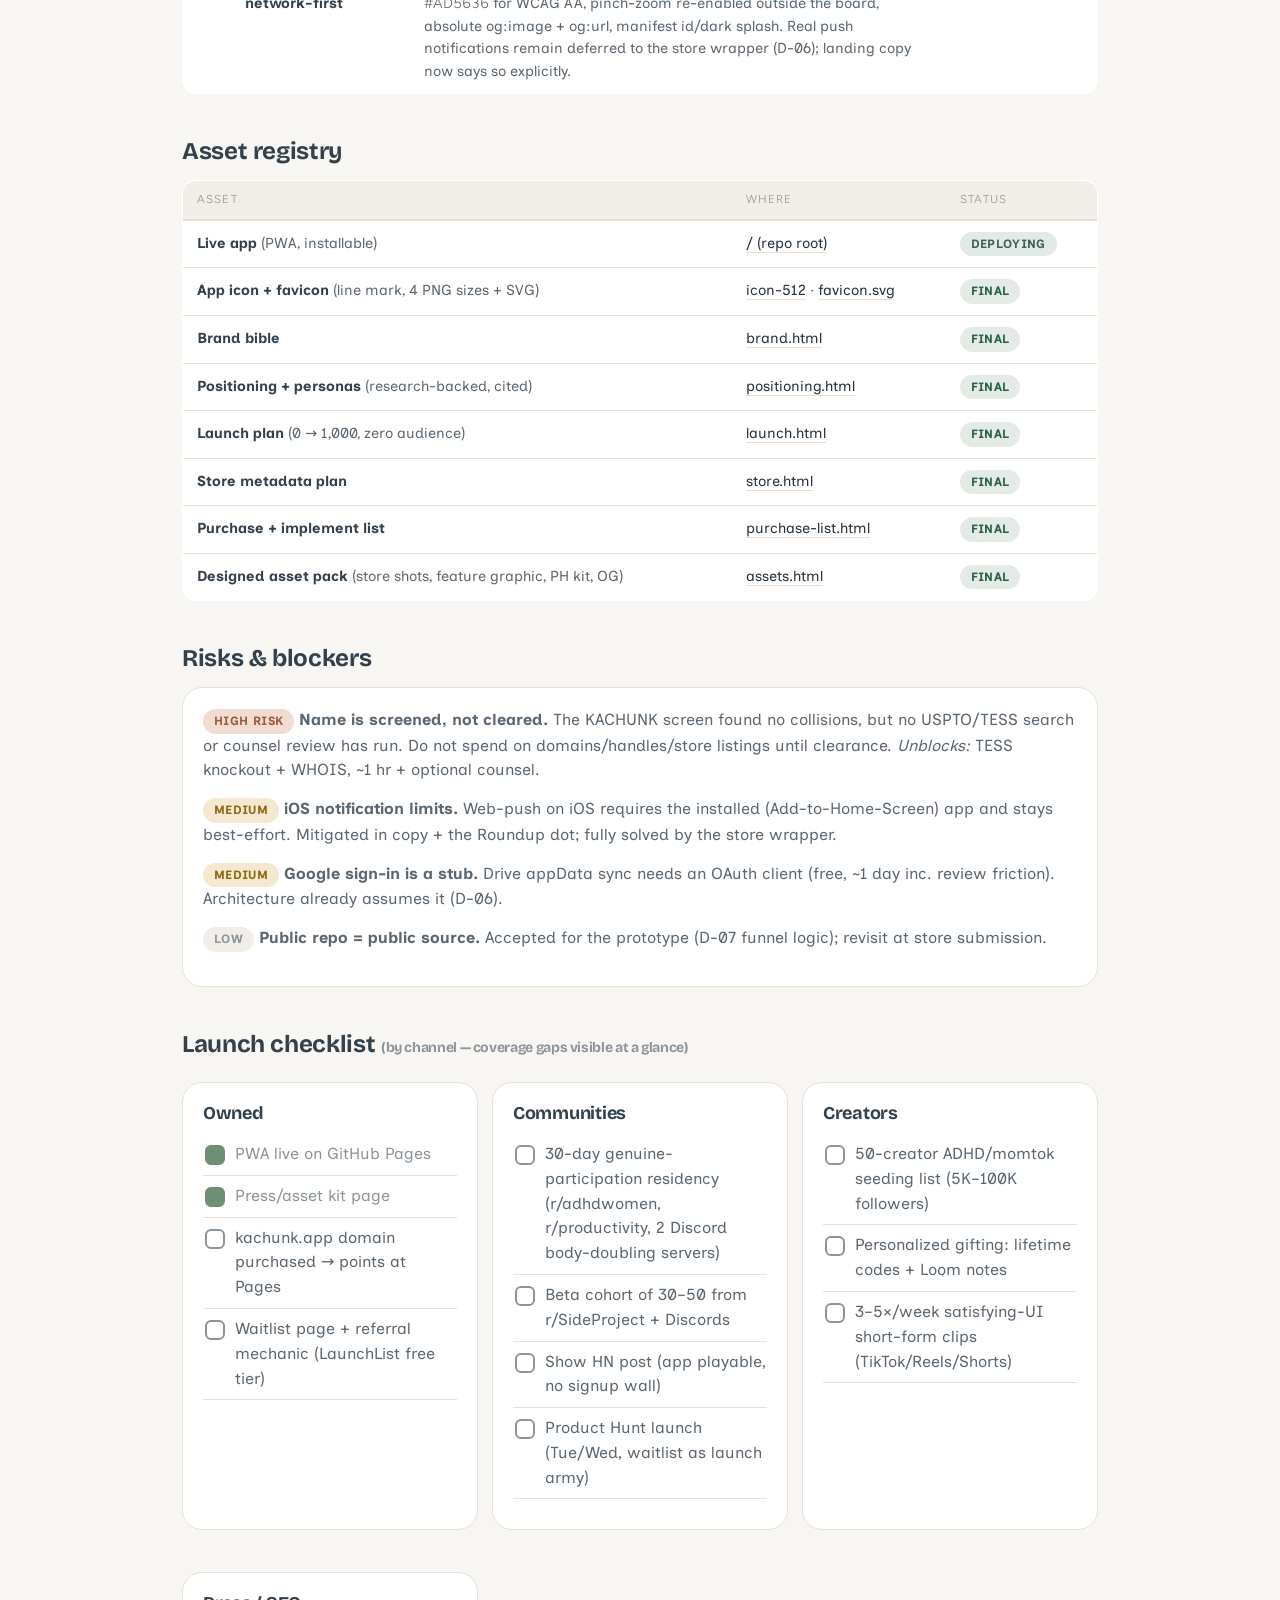
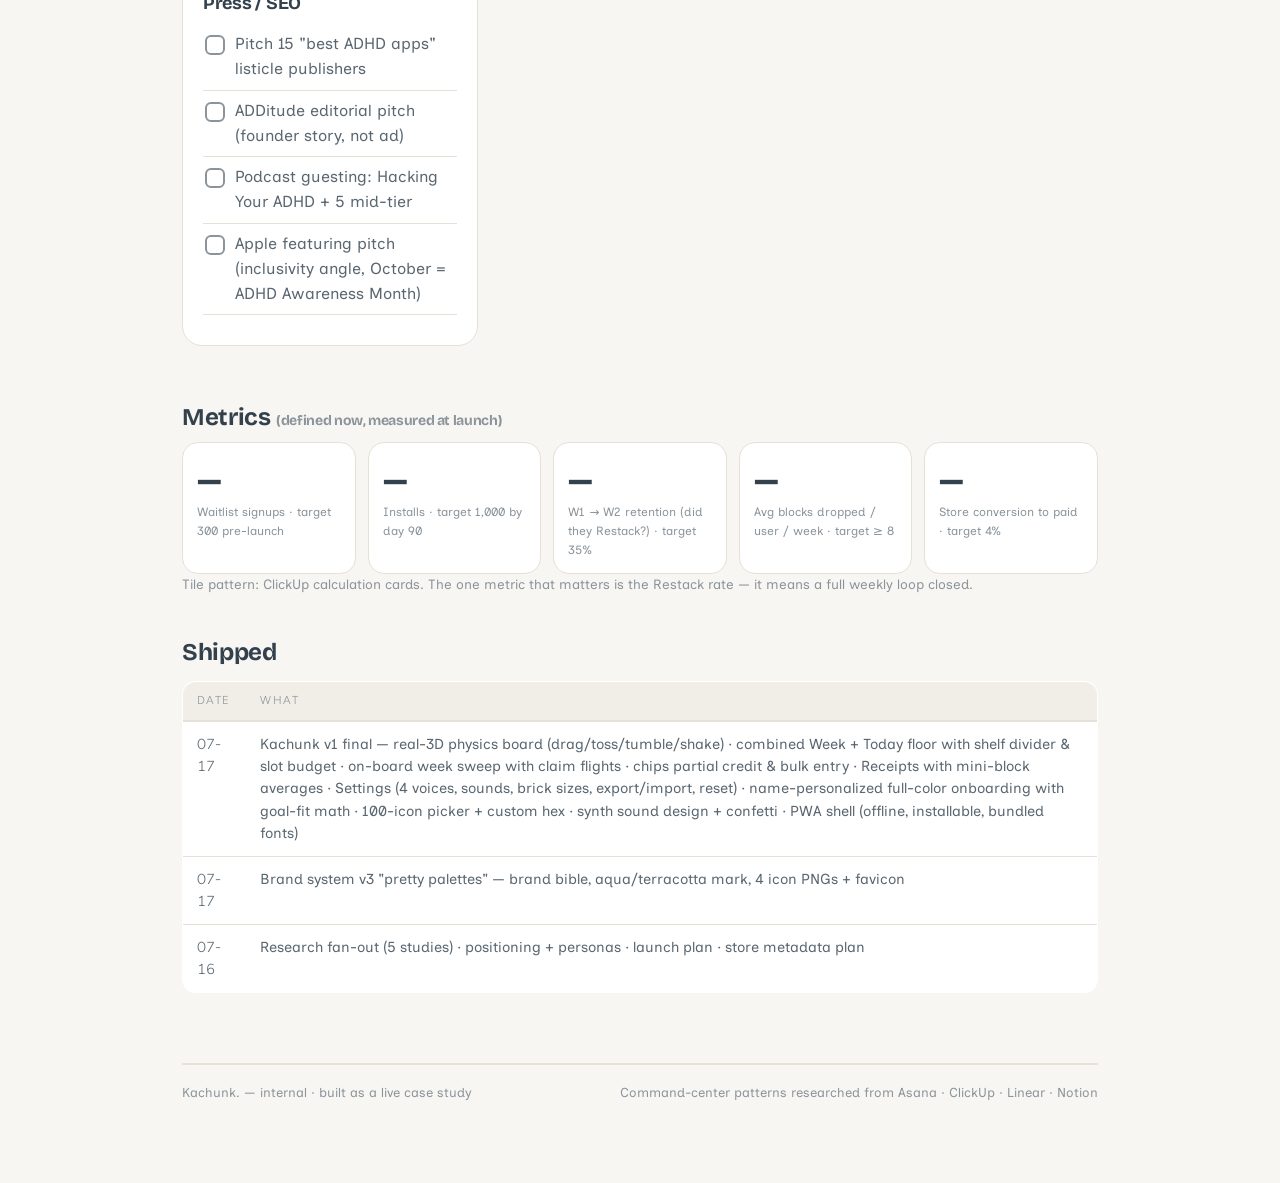
==== commit 8ff86c30: "Decision log: D-22 QA audit round" ====
--- a/docs/index.html
+++ b/docs/index.html
@@ -140,6 +140,7 @@
     <tr><td class="mono">D-19</td><td><strong>Terracotta carries every primary action</strong></td><td>Founder: make the terracotta stand out. CTAs and active toggles moved from ink to terracotta; selection hairlines already were.</td><td><span class="badge done">LOCKED</span></td></tr>
     <tr><td class="mono">D-20</td><td><strong>Price: $5.99 one-time, $3.99 launch week, $7.99 after sync+widgets</strong></td><td>Streaks precedent, subscription-fatigue positioning ("no ADHD tax"), zero server costs. Full rationale in the <a href="store.html">Store plan</a>.</td><td><span class="badge done">LOCKED</span></td></tr>
     <tr><td class="mono">D-21</td><td><strong>Mechanic novelty verified (2026-07-17 sweep)</strong></td><td>No app found doing physics-simulated blocks tossed into buckets. Nearest: "Blocks — Minimal Habit Tracker" (flat tap-grid), Finch/Habitica (creature/RPG), Tiimo (visual planner). 3D-printed physical trackers exist — demand for tactile is real, software supply is absent. Re-verify quarterly.</td><td><span class="badge active">HOLDS</span></td></tr>
+    <tr><td class="mono">D-22</td><td><strong>QA audit round (2026-07-17): day rollover fixed, dates go local, SW goes network-first</strong></td><td>Independent audit found the new-day migration was never invoked (and <span class="mono">applyMode</span> stomped the stale date) and <span class="mono">dayKey()</span> was UTC (chips/today flipped at 5pm Pacific). Both fixed. Also: navigations now network-first (missed cache bumps can't strand users), primary buttons deepened to <span class="mono">#AD5636</span> for WCAG AA, pinch-zoom re-enabled outside the board, absolute og:image + og:url, manifest id/dark splash. Real push notifications remain deferred to the store wrapper (D-06); landing copy now says so explicitly.</td><td><span class="badge done">SHIPPED</span></td></tr>
   </table>
 
   <!-- 6 · Asset registry -->
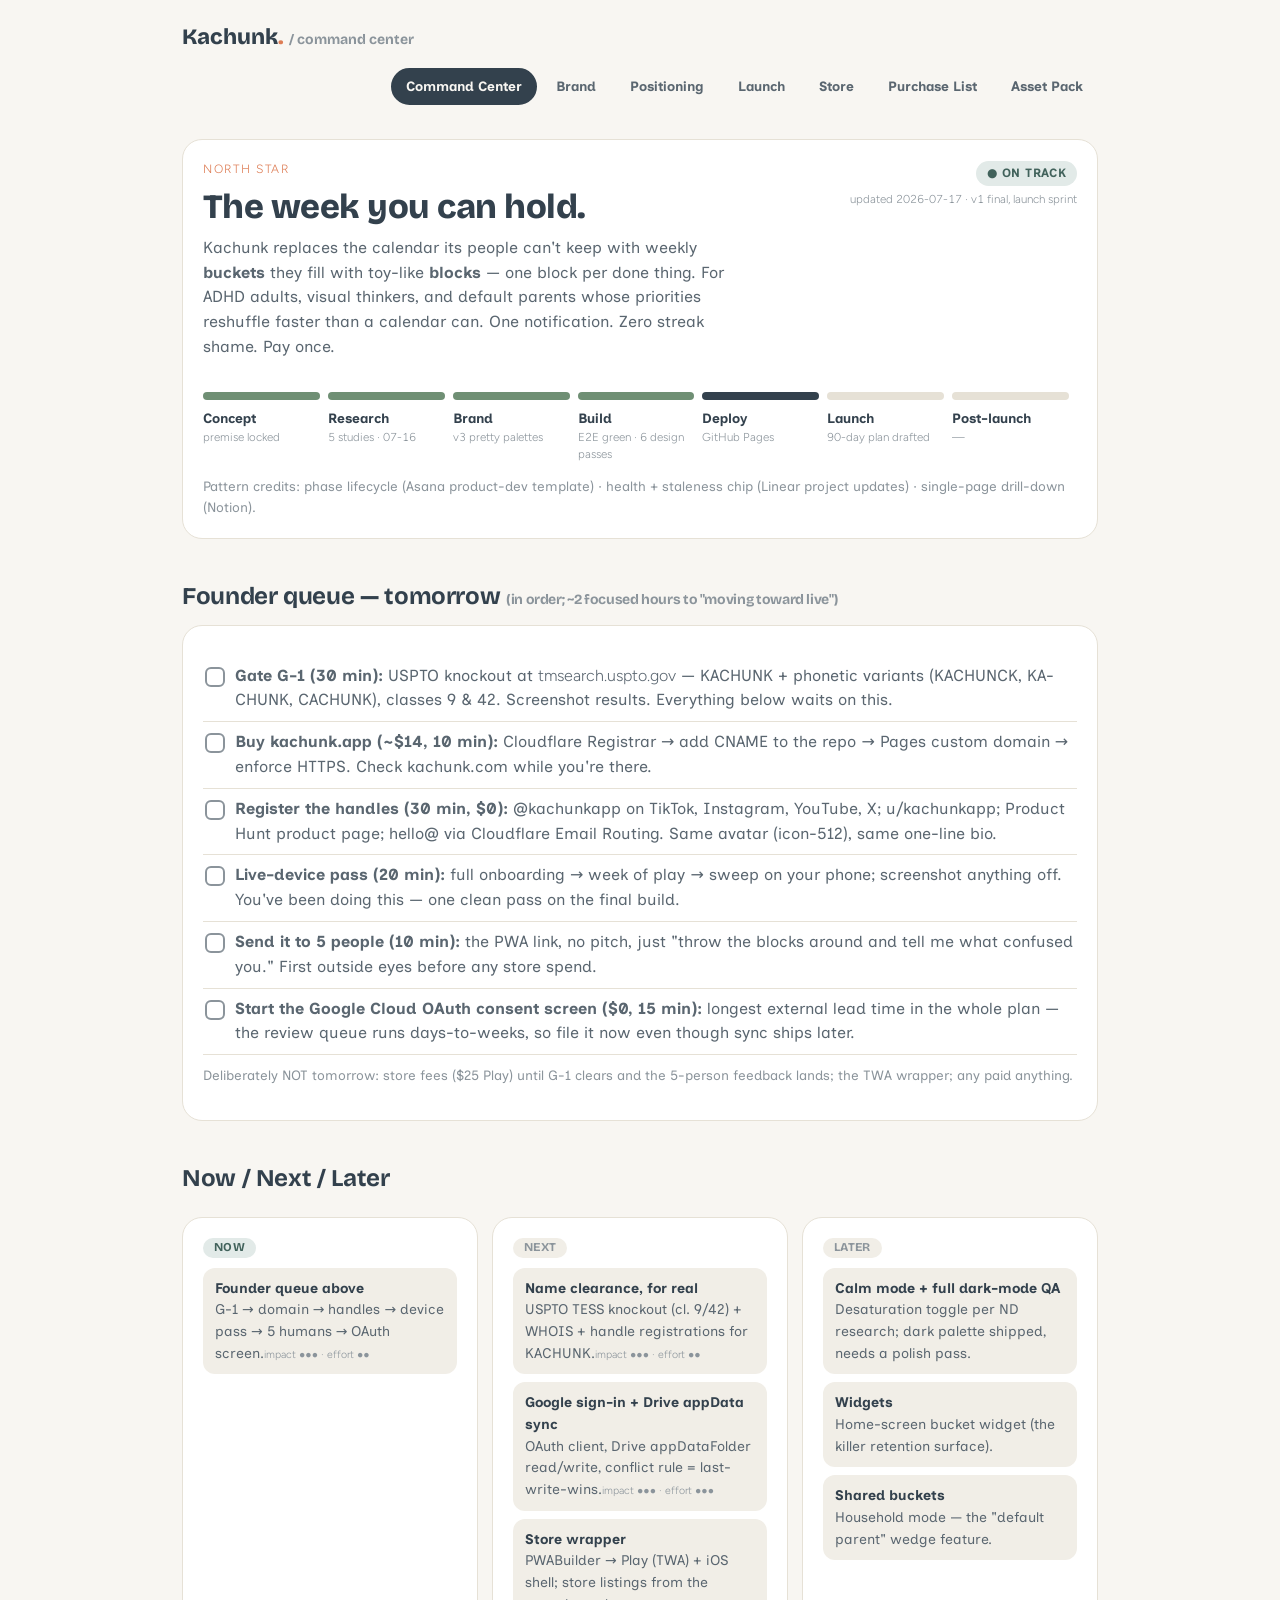
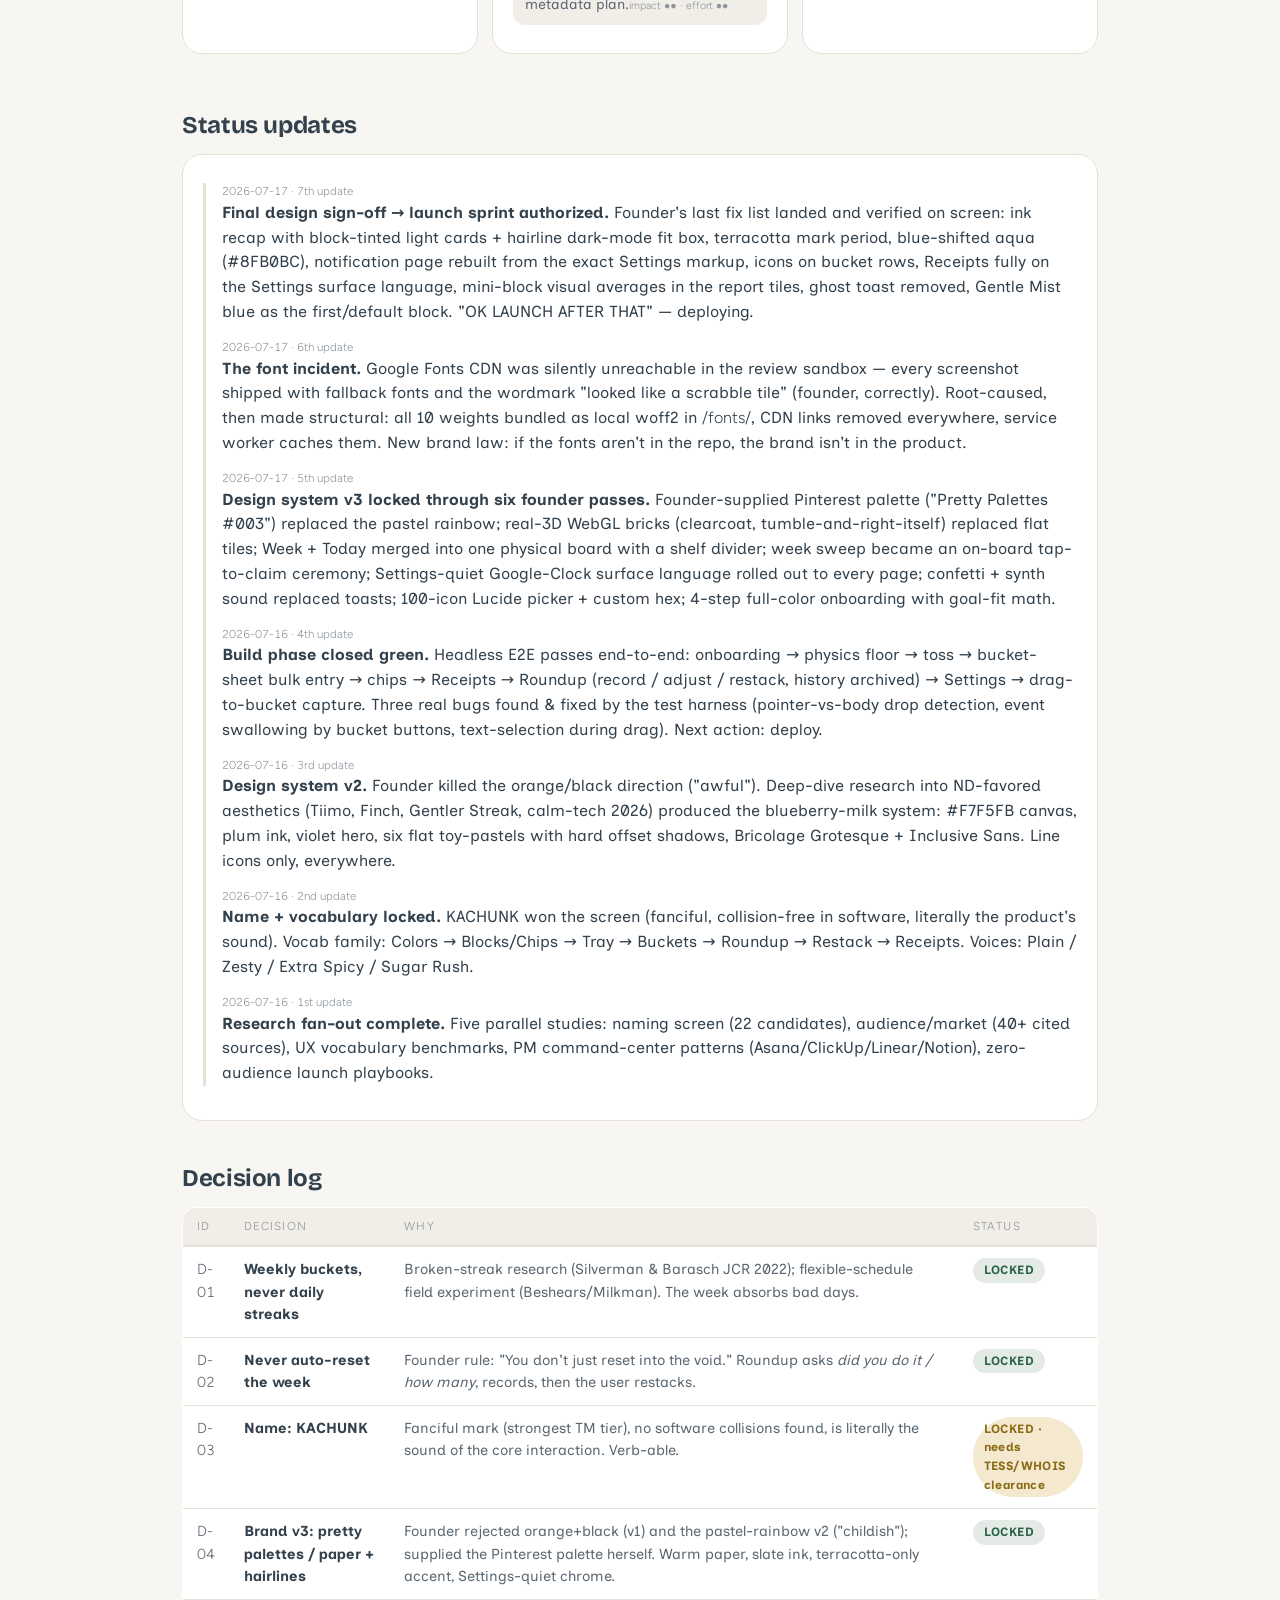
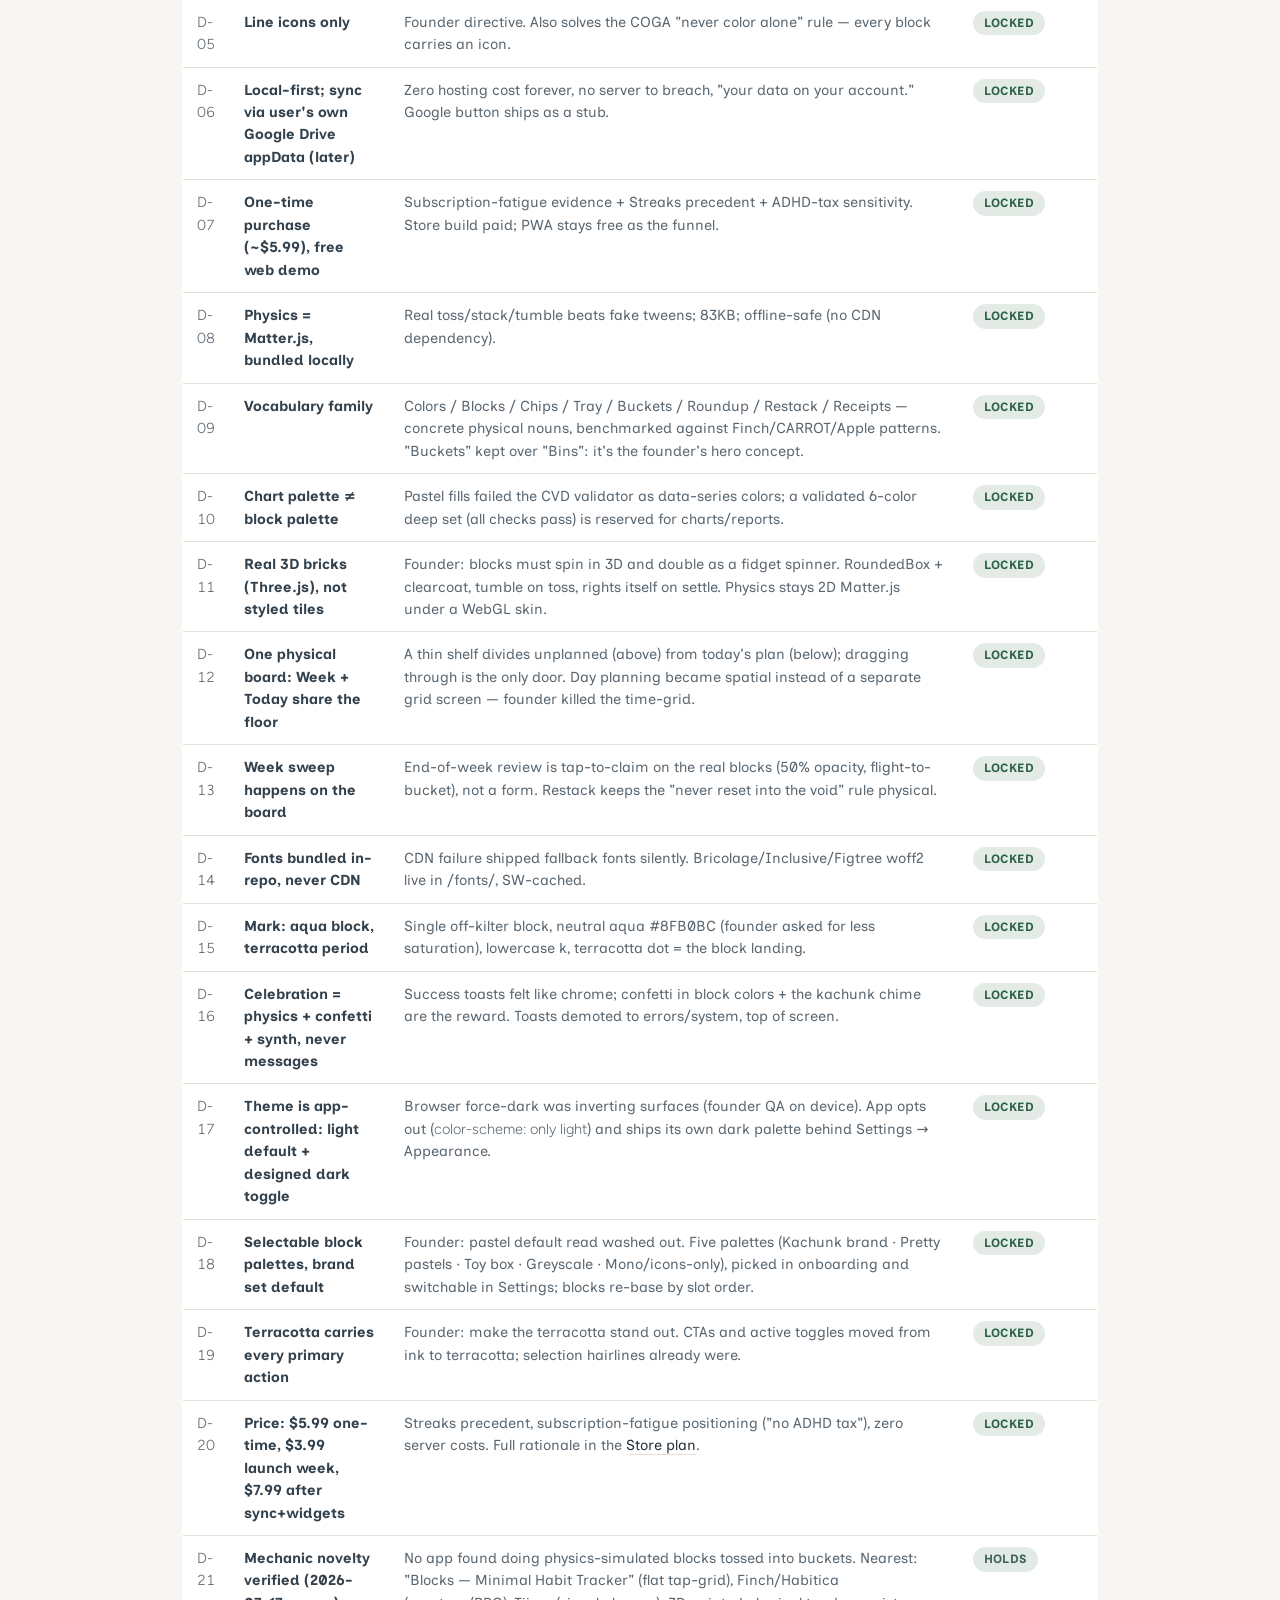
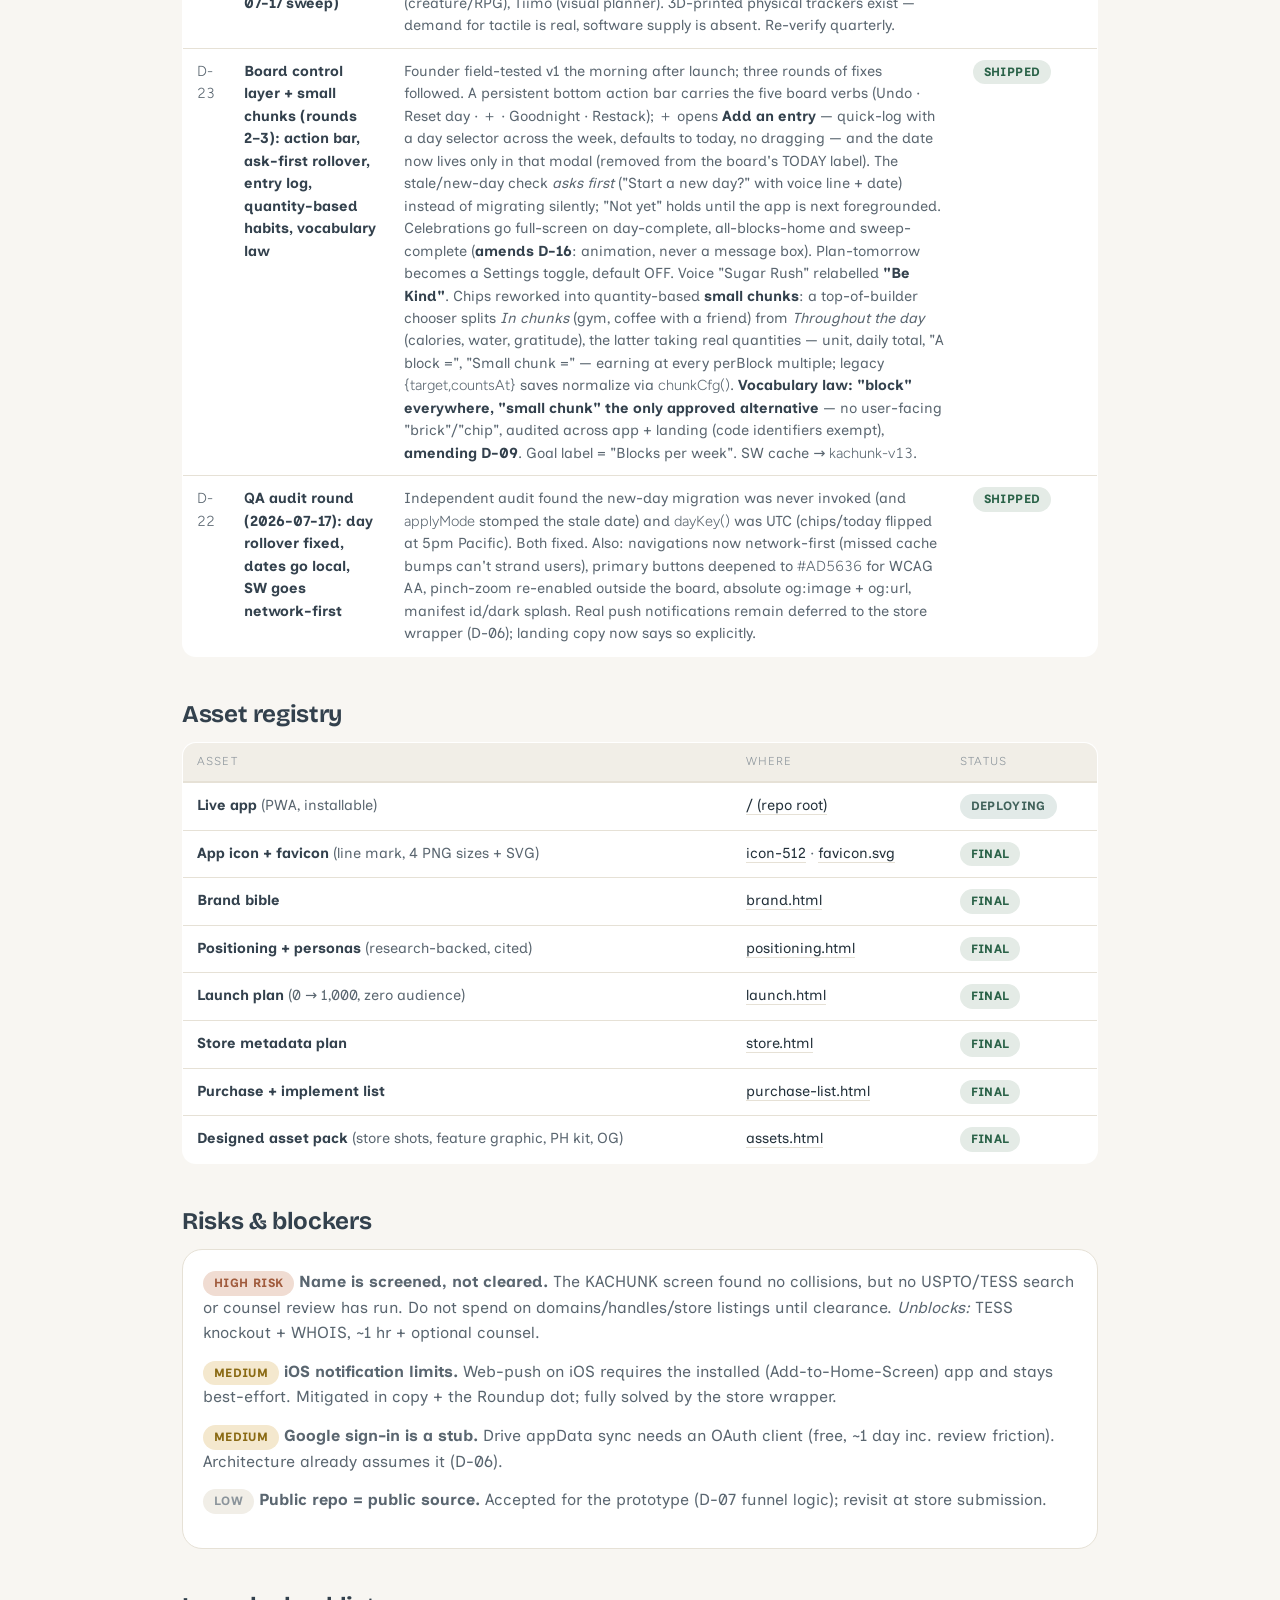
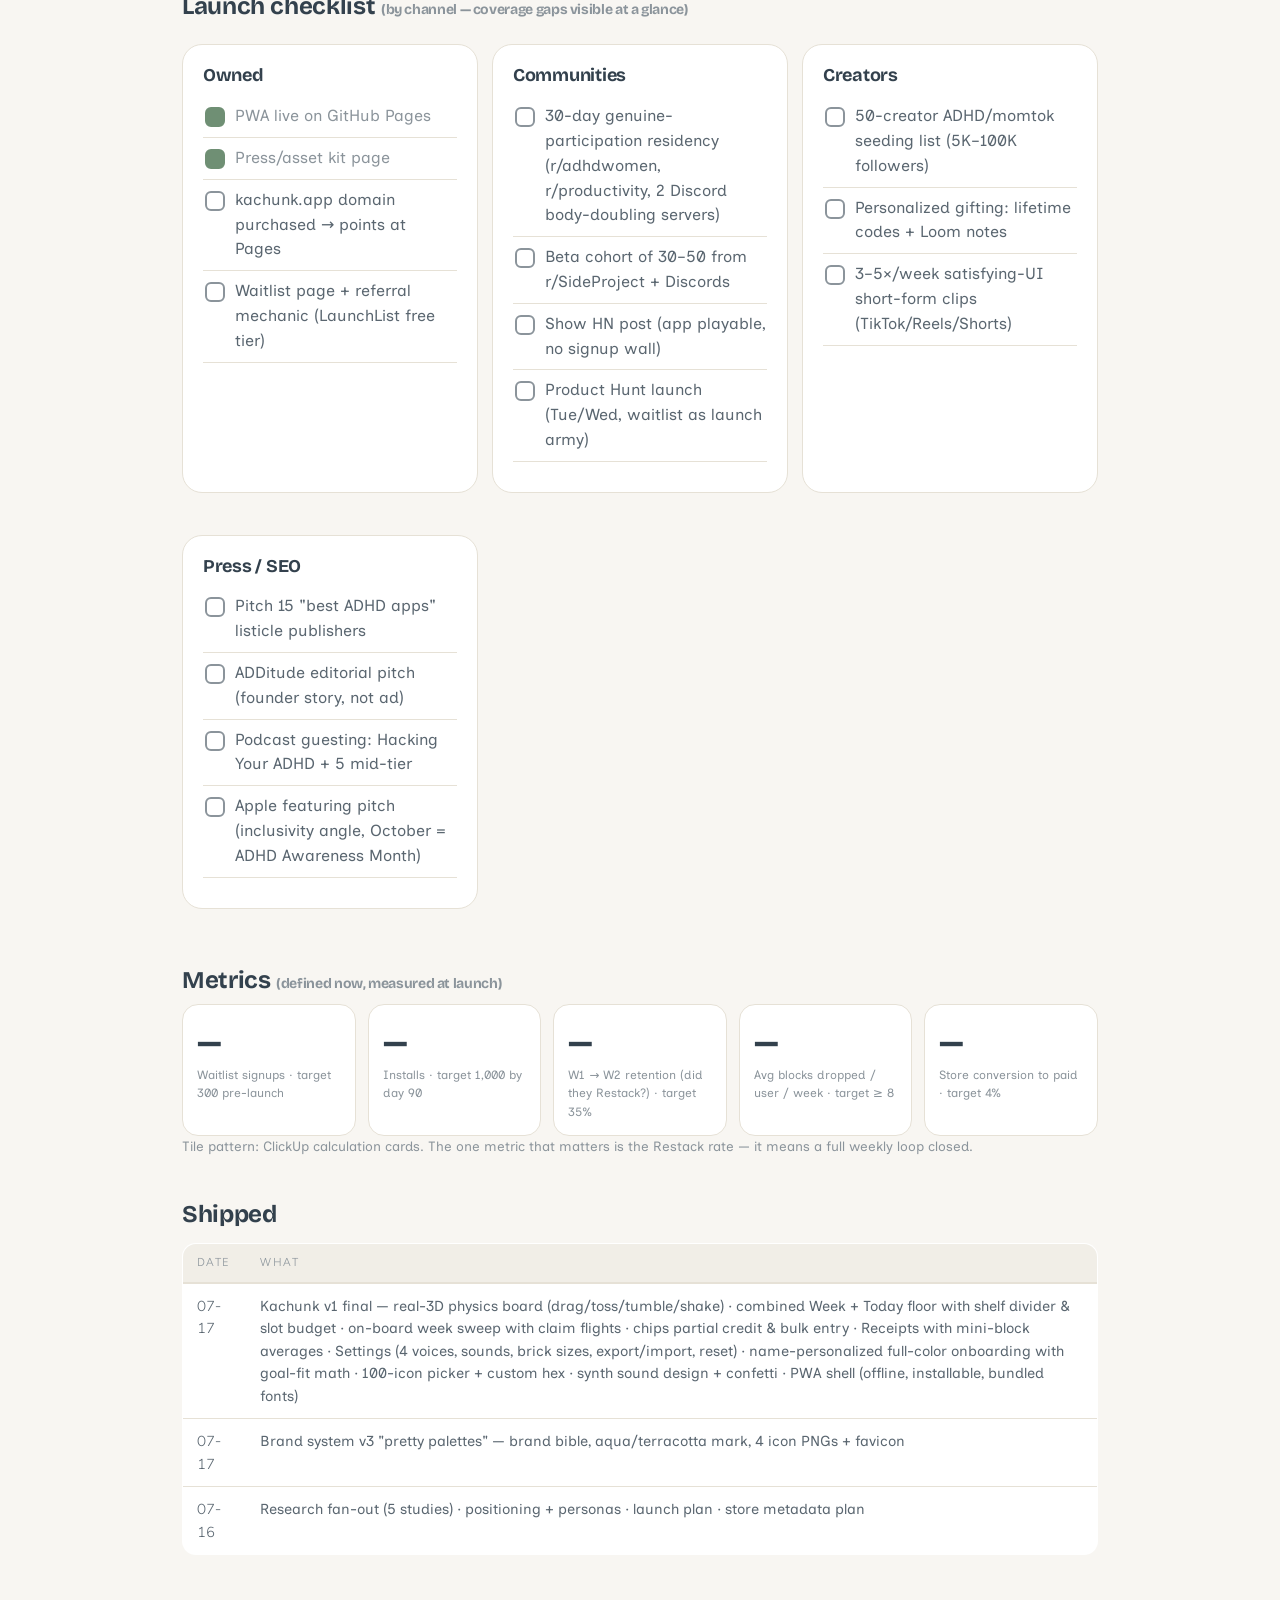
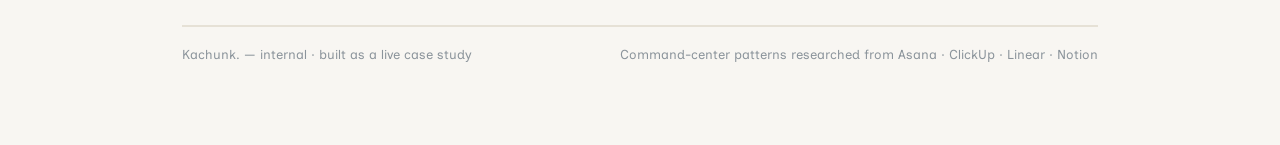
==== commit 33cde7b5: "Board control layer + small chunks: action bar, ask-first rollover, entry log, quantity-based throug" ====
--- a/docs/index.html
+++ b/docs/index.html
@@ -140,6 +140,7 @@
     <tr><td class="mono">D-19</td><td><strong>Terracotta carries every primary action</strong></td><td>Founder: make the terracotta stand out. CTAs and active toggles moved from ink to terracotta; selection hairlines already were.</td><td><span class="badge done">LOCKED</span></td></tr>
     <tr><td class="mono">D-20</td><td><strong>Price: $5.99 one-time, $3.99 launch week, $7.99 after sync+widgets</strong></td><td>Streaks precedent, subscription-fatigue positioning ("no ADHD tax"), zero server costs. Full rationale in the <a href="store.html">Store plan</a>.</td><td><span class="badge done">LOCKED</span></td></tr>
     <tr><td class="mono">D-21</td><td><strong>Mechanic novelty verified (2026-07-17 sweep)</strong></td><td>No app found doing physics-simulated blocks tossed into buckets. Nearest: "Blocks — Minimal Habit Tracker" (flat tap-grid), Finch/Habitica (creature/RPG), Tiimo (visual planner). 3D-printed physical trackers exist — demand for tactile is real, software supply is absent. Re-verify quarterly.</td><td><span class="badge active">HOLDS</span></td></tr>
+    <tr><td class="mono">D-23</td><td><strong>Board control layer + small chunks (rounds 2–3): action bar, ask-first rollover, entry log, quantity-based habits, vocabulary law</strong></td><td>Founder field-tested v1 the morning after launch; three rounds of fixes followed. A persistent bottom action bar carries the five board verbs (Undo · Reset day · ＋ · Goodnight · Restack); <span class="mono">＋</span> opens <strong>Add an entry</strong> — quick-log with a day selector across the week, defaults to today, no dragging — and the date now lives only in that modal (removed from the board's TODAY label). The stale/new-day check <em>asks first</em> ("Start a new day?" with voice line + date) instead of migrating silently; "Not yet" holds until the app is next foregrounded. Celebrations go full-screen on day-complete, all-blocks-home and sweep-complete (<strong>amends D-16</strong>: animation, never a message box). Plan-tomorrow becomes a Settings toggle, default OFF. Voice "Sugar Rush" relabelled <strong>"Be Kind"</strong>. Chips reworked into quantity-based <strong>small chunks</strong>: a top-of-builder chooser splits <em>In chunks</em> (gym, coffee with a friend) from <em>Throughout the day</em> (calories, water, gratitude), the latter taking real quantities — unit, daily total, "A block =", "Small chunk =" — earning at every perBlock multiple; legacy <span class="mono">{target,countsAt}</span> saves normalize via <span class="mono">chunkCfg()</span>. <strong>Vocabulary law: "block" everywhere, "small chunk" the only approved alternative</strong> — no user-facing "brick"/"chip", audited across app + landing (code identifiers exempt), <strong>amending D-09</strong>. Goal label = "Blocks per week". SW cache → <span class="mono">kachunk-v13</span>.</td><td><span class="badge done">SHIPPED</span></td></tr>
     <tr><td class="mono">D-22</td><td><strong>QA audit round (2026-07-17): day rollover fixed, dates go local, SW goes network-first</strong></td><td>Independent audit found the new-day migration was never invoked (and <span class="mono">applyMode</span> stomped the stale date) and <span class="mono">dayKey()</span> was UTC (chips/today flipped at 5pm Pacific). Both fixed. Also: navigations now network-first (missed cache bumps can't strand users), primary buttons deepened to <span class="mono">#AD5636</span> for WCAG AA, pinch-zoom re-enabled outside the board, absolute og:image + og:url, manifest id/dark splash. Real push notifications remain deferred to the store wrapper (D-06); landing copy now says so explicitly.</td><td><span class="badge done">SHIPPED</span></td></tr>
   </table>
 
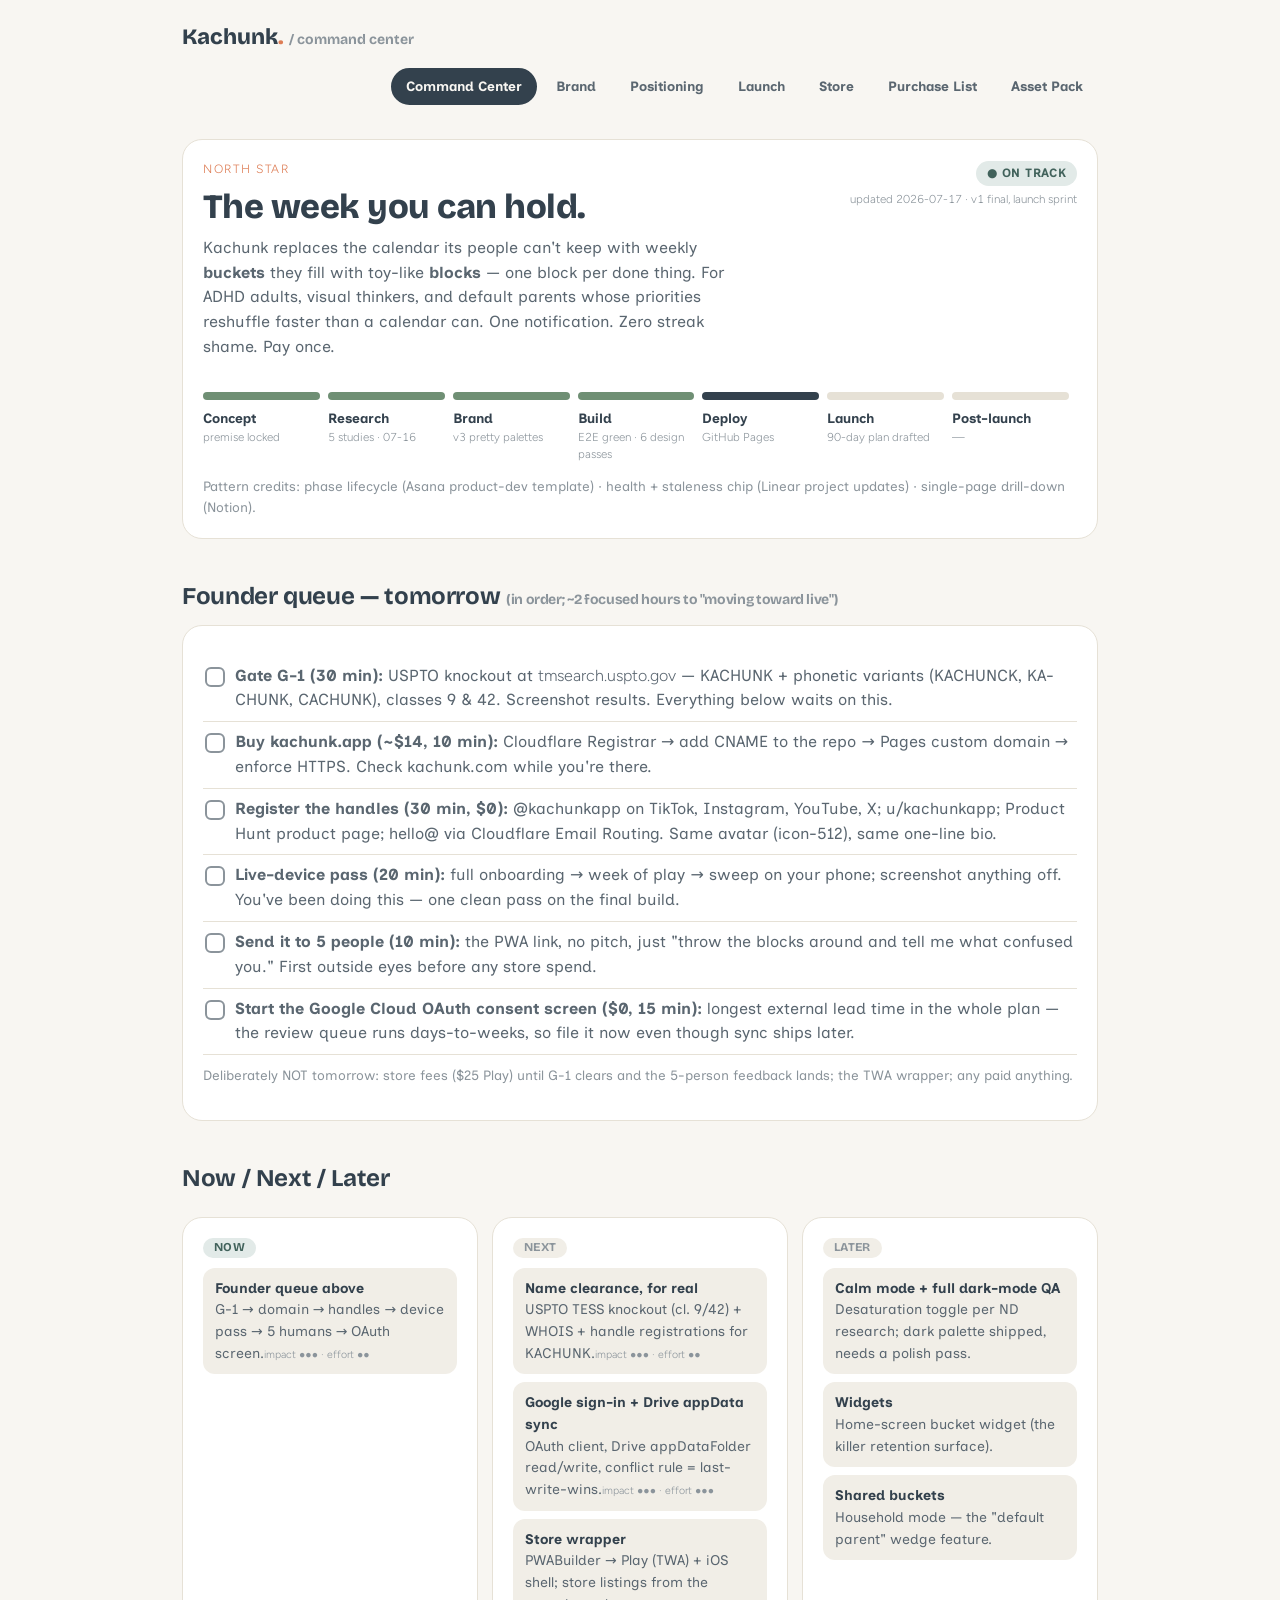
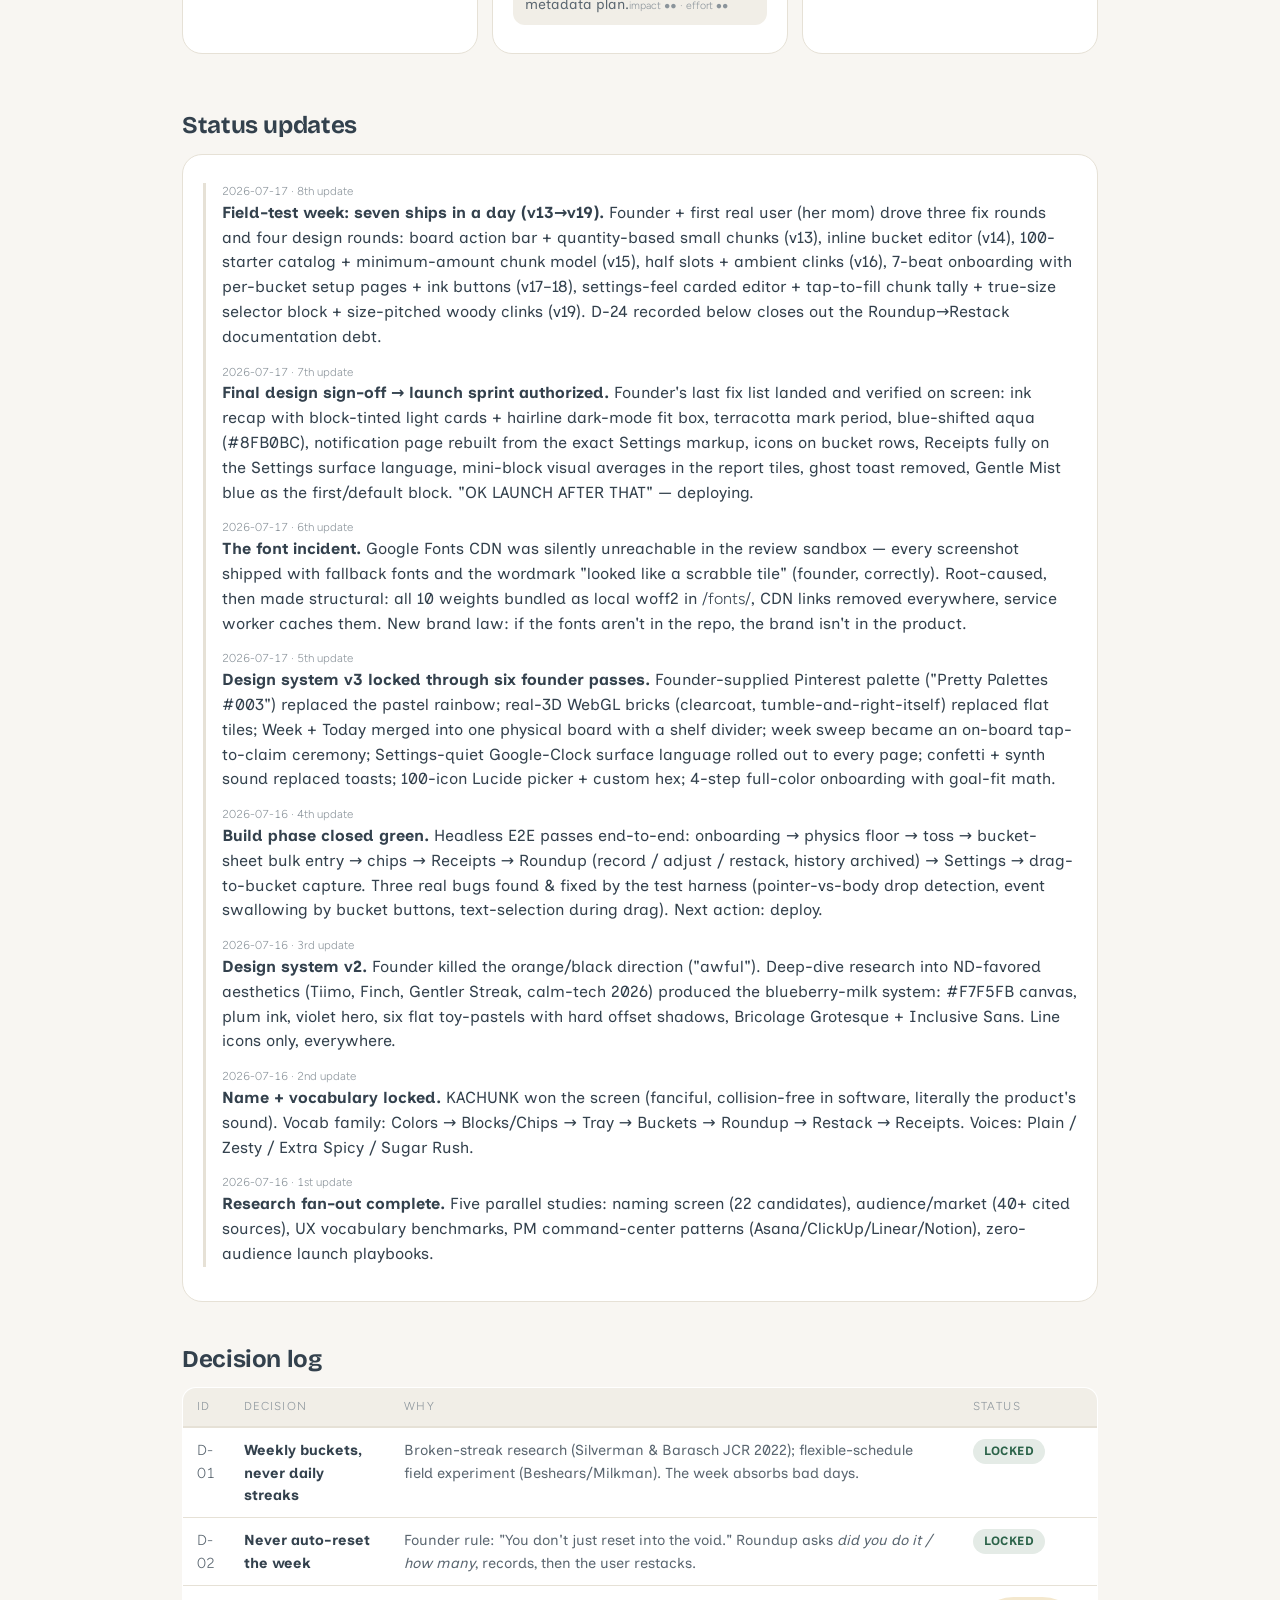
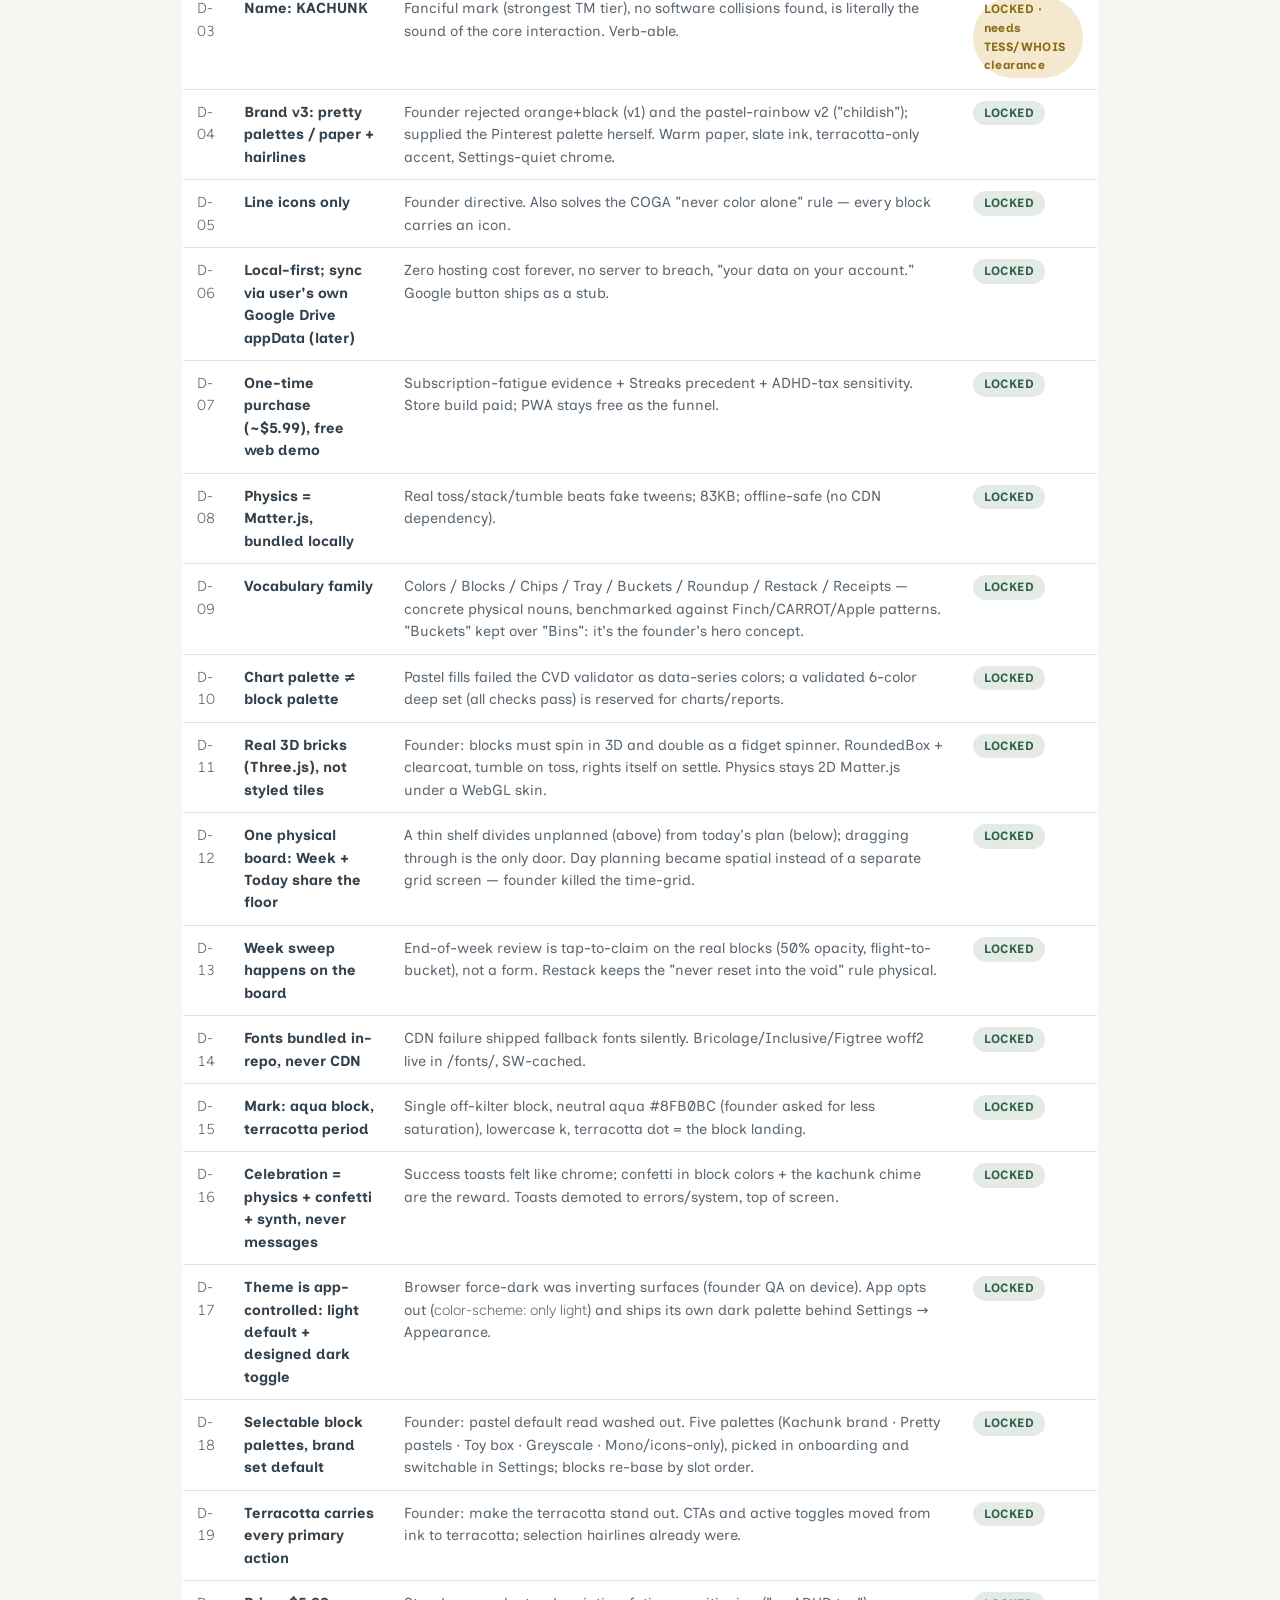
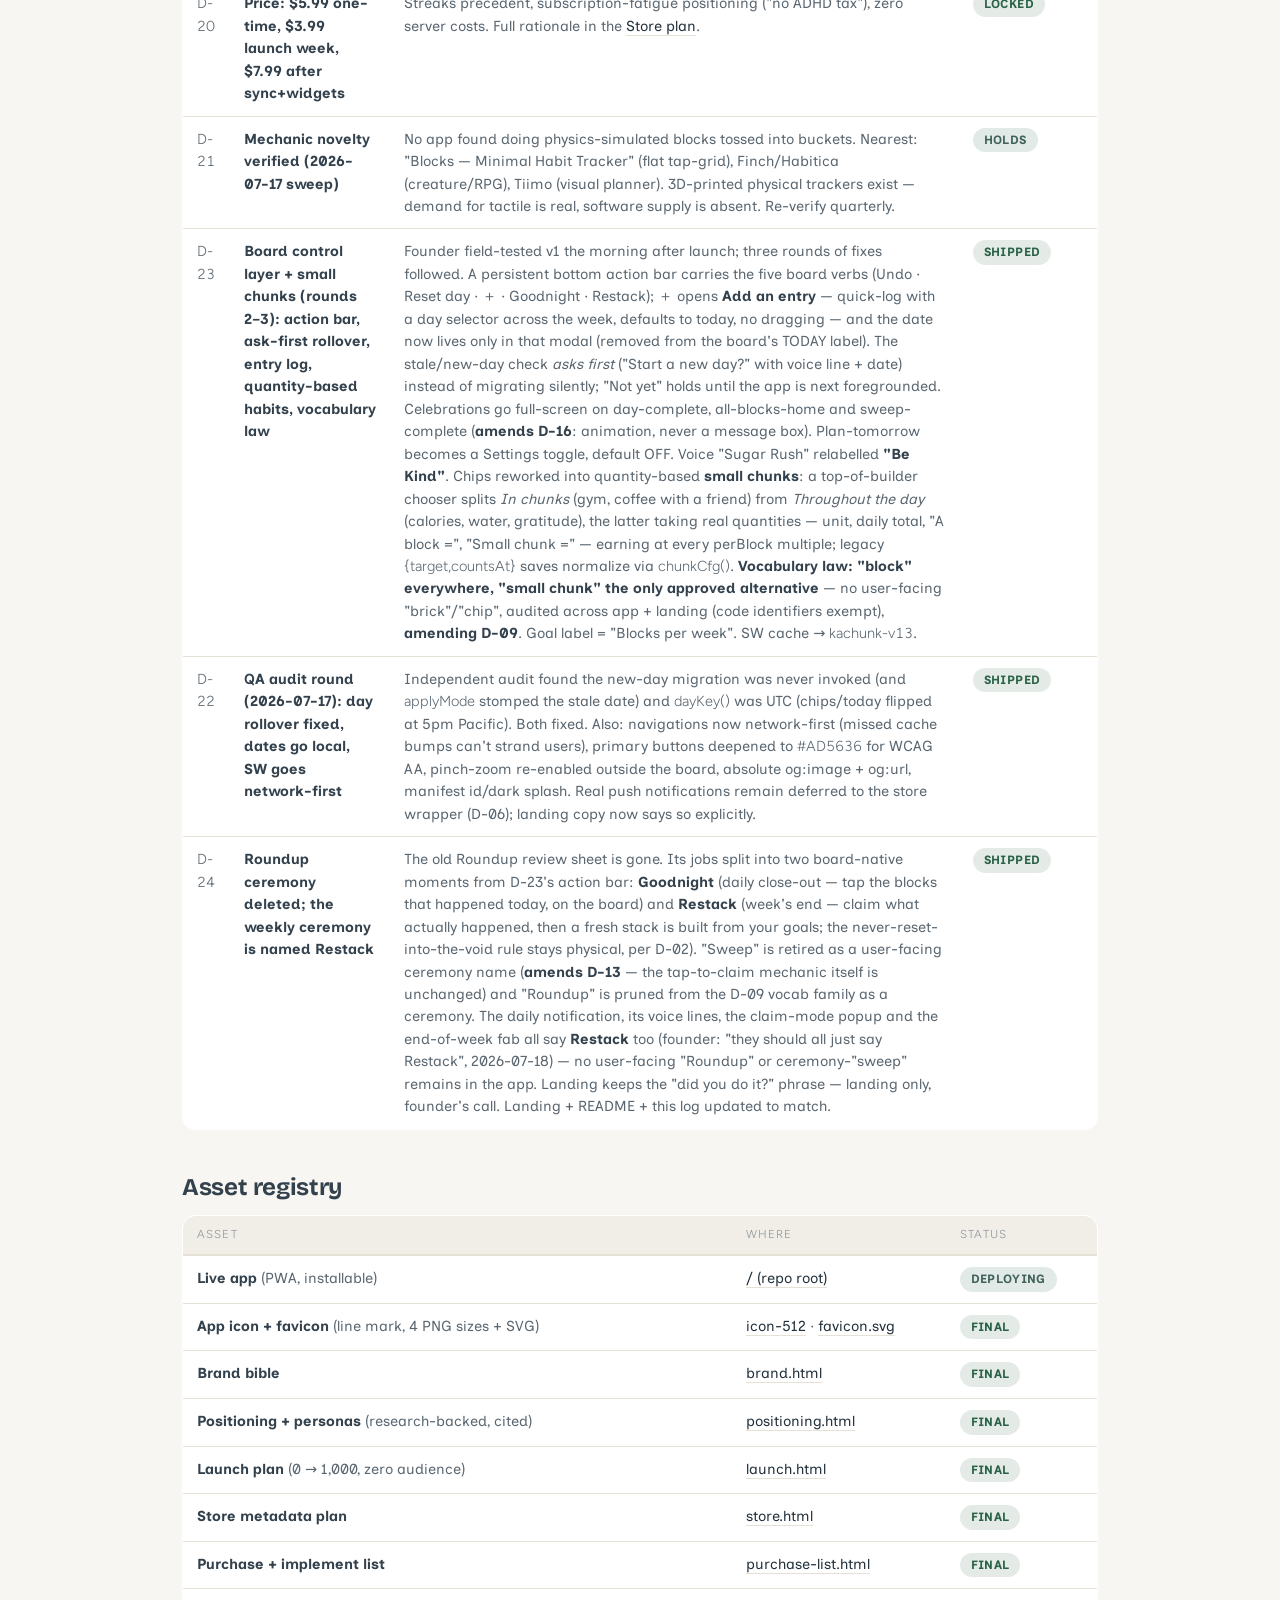
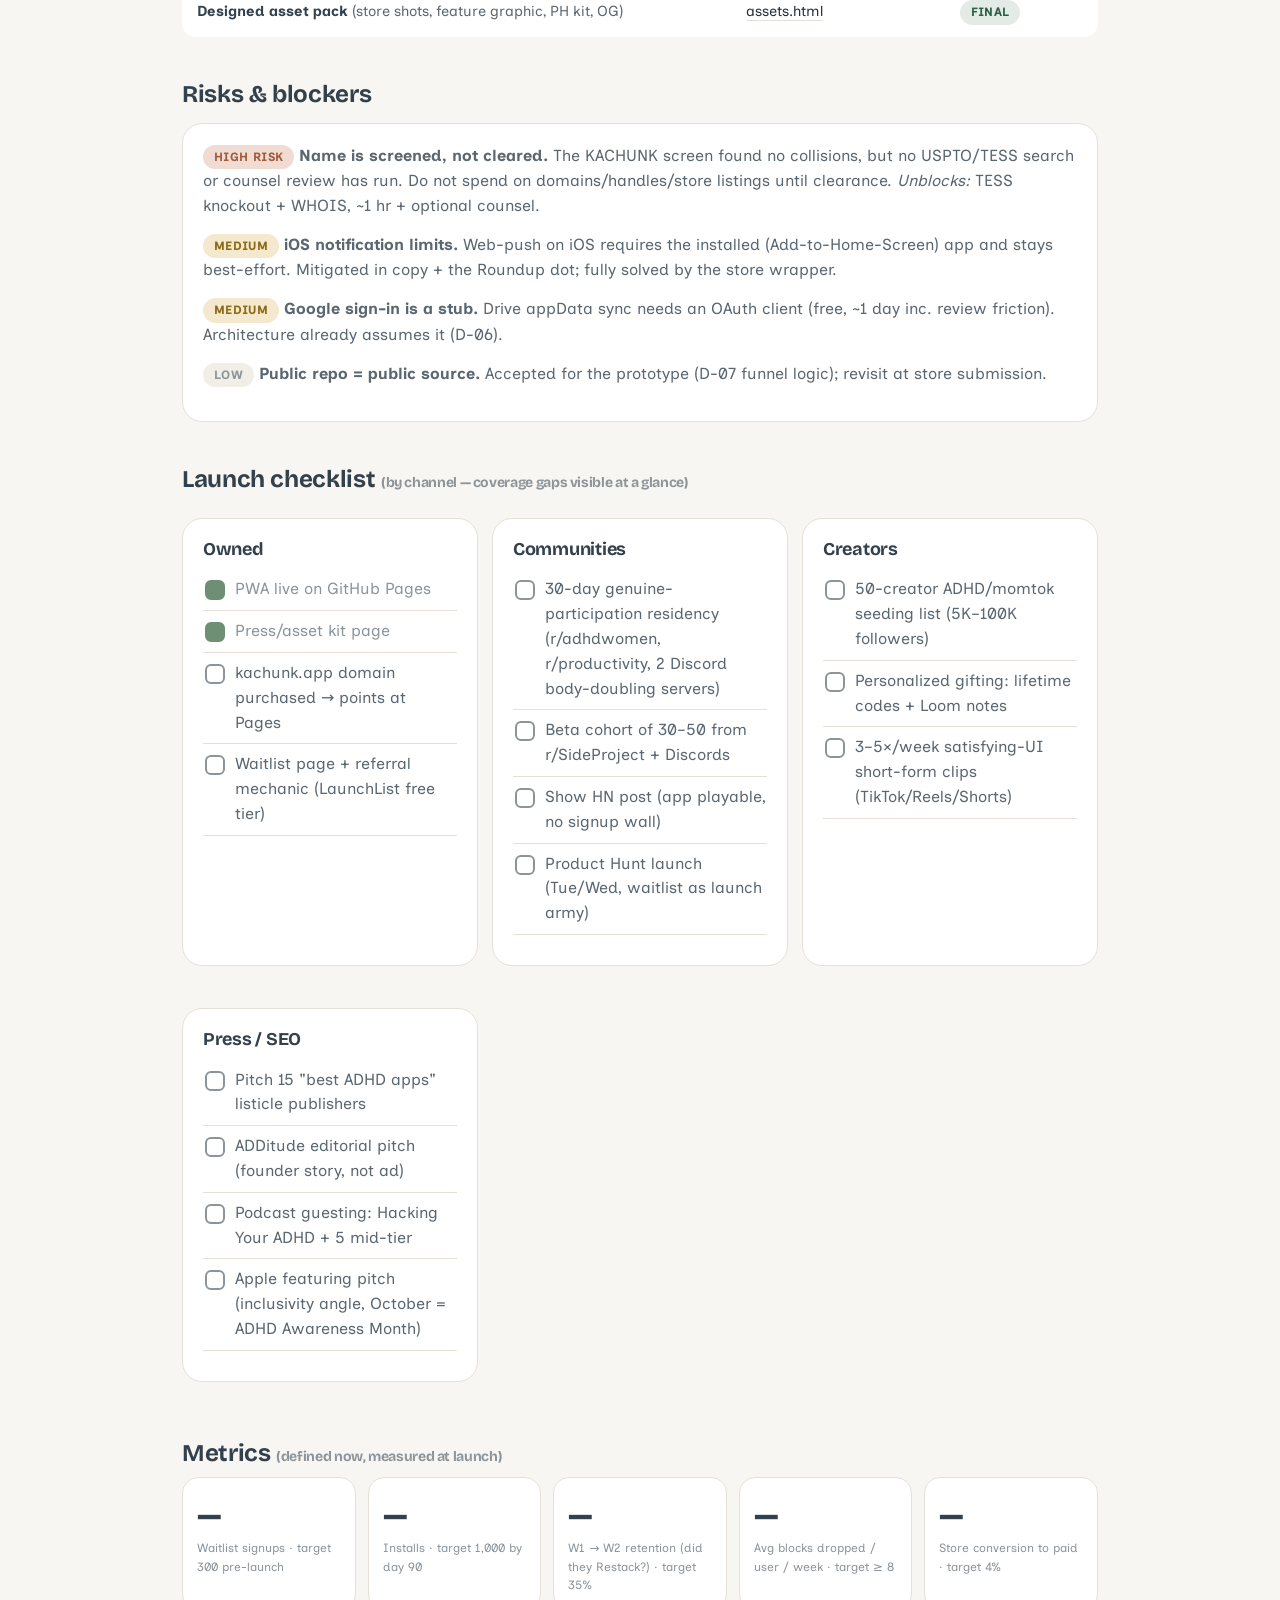
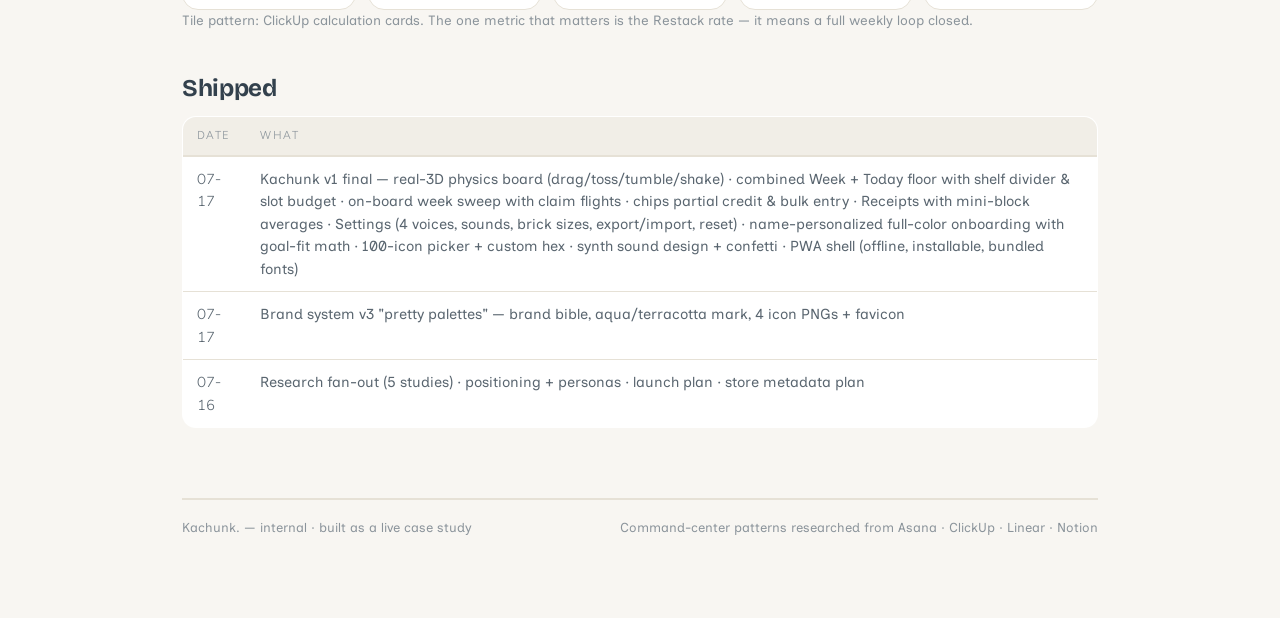
==== commit 62885265: "v20 docs: D-24 recorded (Restack naming closed out) + field-test status update" ====
--- a/docs/index.html
+++ b/docs/index.html
@@ -105,6 +105,7 @@
   <h2>Status updates</h2>
   <div class="card">
     <div class="journal">
+      <div class="entry"><div class="d">2026-07-17 · 8th update</div><strong>Field-test week: seven ships in a day (v13→v19).</strong> Founder + first real user (her mom) drove three fix rounds and four design rounds: board action bar + quantity-based small chunks (v13), inline bucket editor (v14), 100-starter catalog + minimum-amount chunk model (v15), half slots + ambient clinks (v16), 7-beat onboarding with per-bucket setup pages + ink buttons (v17–18), settings-feel carded editor + tap-to-fill chunk tally + true-size selector block + size-pitched woody clinks (v19). D-24 recorded below closes out the Roundup→Restack documentation debt.</div>
       <div class="entry"><div class="d">2026-07-17 · 7th update</div><strong>Final design sign-off → launch sprint authorized.</strong> Founder's last fix list landed and verified on screen: ink recap with block-tinted light cards + hairline dark-mode fit box, terracotta mark period, blue-shifted aqua (#8FB0BC), notification page rebuilt from the exact Settings markup, icons on bucket rows, Receipts fully on the Settings surface language, mini-block visual averages in the report tiles, ghost toast removed, Gentle Mist blue as the first/default block. "OK LAUNCH AFTER THAT" — deploying.</div>
       <div class="entry"><div class="d">2026-07-17 · 6th update</div><strong>The font incident.</strong> Google Fonts CDN was silently unreachable in the review sandbox — every screenshot shipped with fallback fonts and the wordmark "looked like a scrabble tile" (founder, correctly). Root-caused, then made structural: all 10 weights bundled as local woff2 in <span class="mono">/fonts/</span>, CDN links removed everywhere, service worker caches them. New brand law: if the fonts aren't in the repo, the brand isn't in the product.</div>
       <div class="entry"><div class="d">2026-07-17 · 5th update</div><strong>Design system v3 locked through six founder passes.</strong> Founder-supplied Pinterest palette ("Pretty Palettes #003") replaced the pastel rainbow; real-3D WebGL bricks (clearcoat, tumble-and-right-itself) replaced flat tiles; Week + Today merged into one physical board with a shelf divider; week sweep became an on-board tap-to-claim ceremony; Settings-quiet Google-Clock surface language rolled out to every page; confetti + synth sound replaced toasts; 100-icon Lucide picker + custom hex; 4-step full-color onboarding with goal-fit math.</div>
@@ -142,6 +143,7 @@
     <tr><td class="mono">D-21</td><td><strong>Mechanic novelty verified (2026-07-17 sweep)</strong></td><td>No app found doing physics-simulated blocks tossed into buckets. Nearest: "Blocks — Minimal Habit Tracker" (flat tap-grid), Finch/Habitica (creature/RPG), Tiimo (visual planner). 3D-printed physical trackers exist — demand for tactile is real, software supply is absent. Re-verify quarterly.</td><td><span class="badge active">HOLDS</span></td></tr>
     <tr><td class="mono">D-23</td><td><strong>Board control layer + small chunks (rounds 2–3): action bar, ask-first rollover, entry log, quantity-based habits, vocabulary law</strong></td><td>Founder field-tested v1 the morning after launch; three rounds of fixes followed. A persistent bottom action bar carries the five board verbs (Undo · Reset day · ＋ · Goodnight · Restack); <span class="mono">＋</span> opens <strong>Add an entry</strong> — quick-log with a day selector across the week, defaults to today, no dragging — and the date now lives only in that modal (removed from the board's TODAY label). The stale/new-day check <em>asks first</em> ("Start a new day?" with voice line + date) instead of migrating silently; "Not yet" holds until the app is next foregrounded. Celebrations go full-screen on day-complete, all-blocks-home and sweep-complete (<strong>amends D-16</strong>: animation, never a message box). Plan-tomorrow becomes a Settings toggle, default OFF. Voice "Sugar Rush" relabelled <strong>"Be Kind"</strong>. Chips reworked into quantity-based <strong>small chunks</strong>: a top-of-builder chooser splits <em>In chunks</em> (gym, coffee with a friend) from <em>Throughout the day</em> (calories, water, gratitude), the latter taking real quantities — unit, daily total, "A block =", "Small chunk =" — earning at every perBlock multiple; legacy <span class="mono">{target,countsAt}</span> saves normalize via <span class="mono">chunkCfg()</span>. <strong>Vocabulary law: "block" everywhere, "small chunk" the only approved alternative</strong> — no user-facing "brick"/"chip", audited across app + landing (code identifiers exempt), <strong>amending D-09</strong>. Goal label = "Blocks per week". SW cache → <span class="mono">kachunk-v13</span>.</td><td><span class="badge done">SHIPPED</span></td></tr>
     <tr><td class="mono">D-22</td><td><strong>QA audit round (2026-07-17): day rollover fixed, dates go local, SW goes network-first</strong></td><td>Independent audit found the new-day migration was never invoked (and <span class="mono">applyMode</span> stomped the stale date) and <span class="mono">dayKey()</span> was UTC (chips/today flipped at 5pm Pacific). Both fixed. Also: navigations now network-first (missed cache bumps can't strand users), primary buttons deepened to <span class="mono">#AD5636</span> for WCAG AA, pinch-zoom re-enabled outside the board, absolute og:image + og:url, manifest id/dark splash. Real push notifications remain deferred to the store wrapper (D-06); landing copy now says so explicitly.</td><td><span class="badge done">SHIPPED</span></td></tr>
+    <tr><td class="mono">D-24</td><td><strong>Roundup ceremony deleted; the weekly ceremony is named Restack</strong></td><td>The old Roundup review sheet is gone. Its jobs split into two board-native moments from D-23's action bar: <strong>Goodnight</strong> (daily close-out — tap the blocks that happened today, on the board) and <strong>Restack</strong> (week's end — claim what actually happened, then a fresh stack is built from your goals; the never-reset-into-the-void rule stays physical, per D-02). "Sweep" is retired as a user-facing ceremony name (<strong>amends D-13</strong> — the tap-to-claim mechanic itself is unchanged) and "Roundup" is pruned from the D-09 vocab family as a ceremony. The daily notification, its voice lines, the claim-mode popup and the end-of-week fab all say <strong>Restack</strong> too (founder: "they should all just say Restack", 2026-07-18) — no user-facing "Roundup" or ceremony-"sweep" remains in the app. Landing keeps the "did you do it?" phrase — landing only, founder's call. Landing + README + this log updated to match.</td><td><span class="badge done">SHIPPED</span></td></tr>
   </table>
 
   <!-- 6 · Asset registry -->
